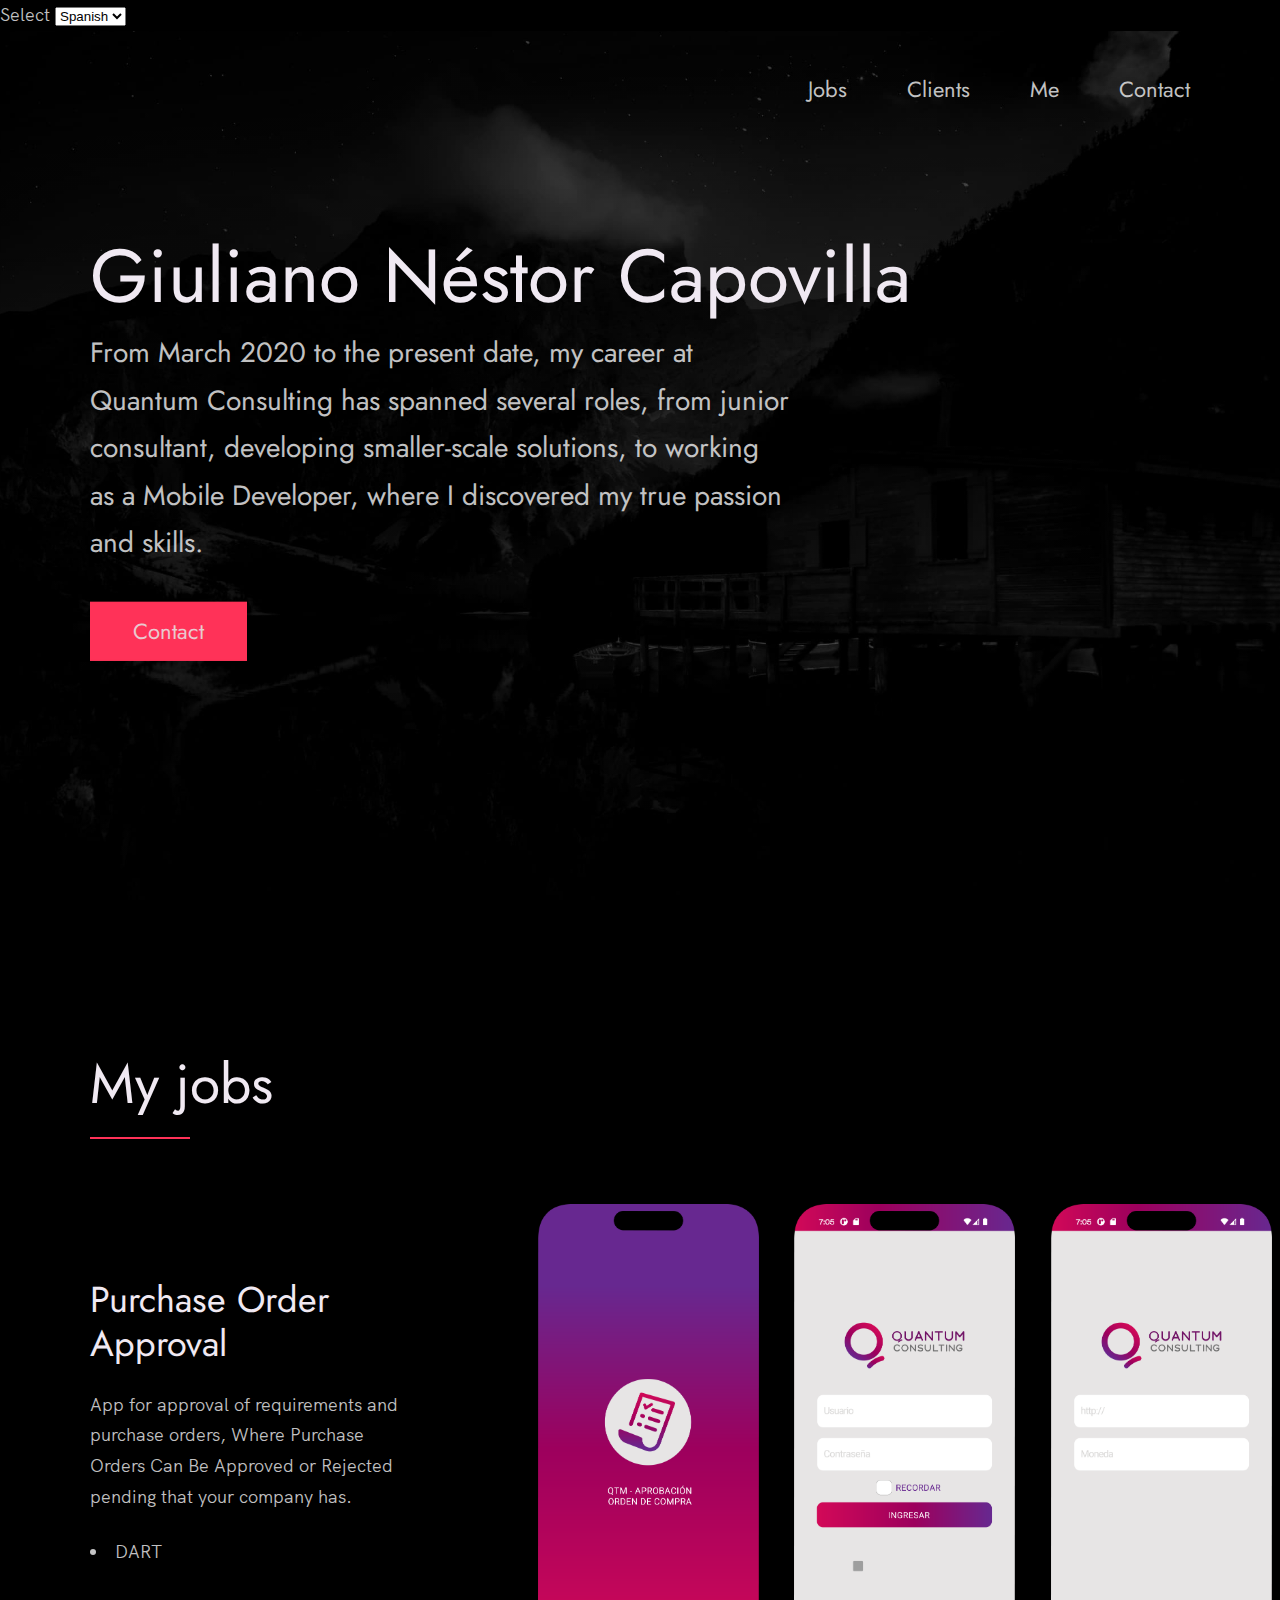
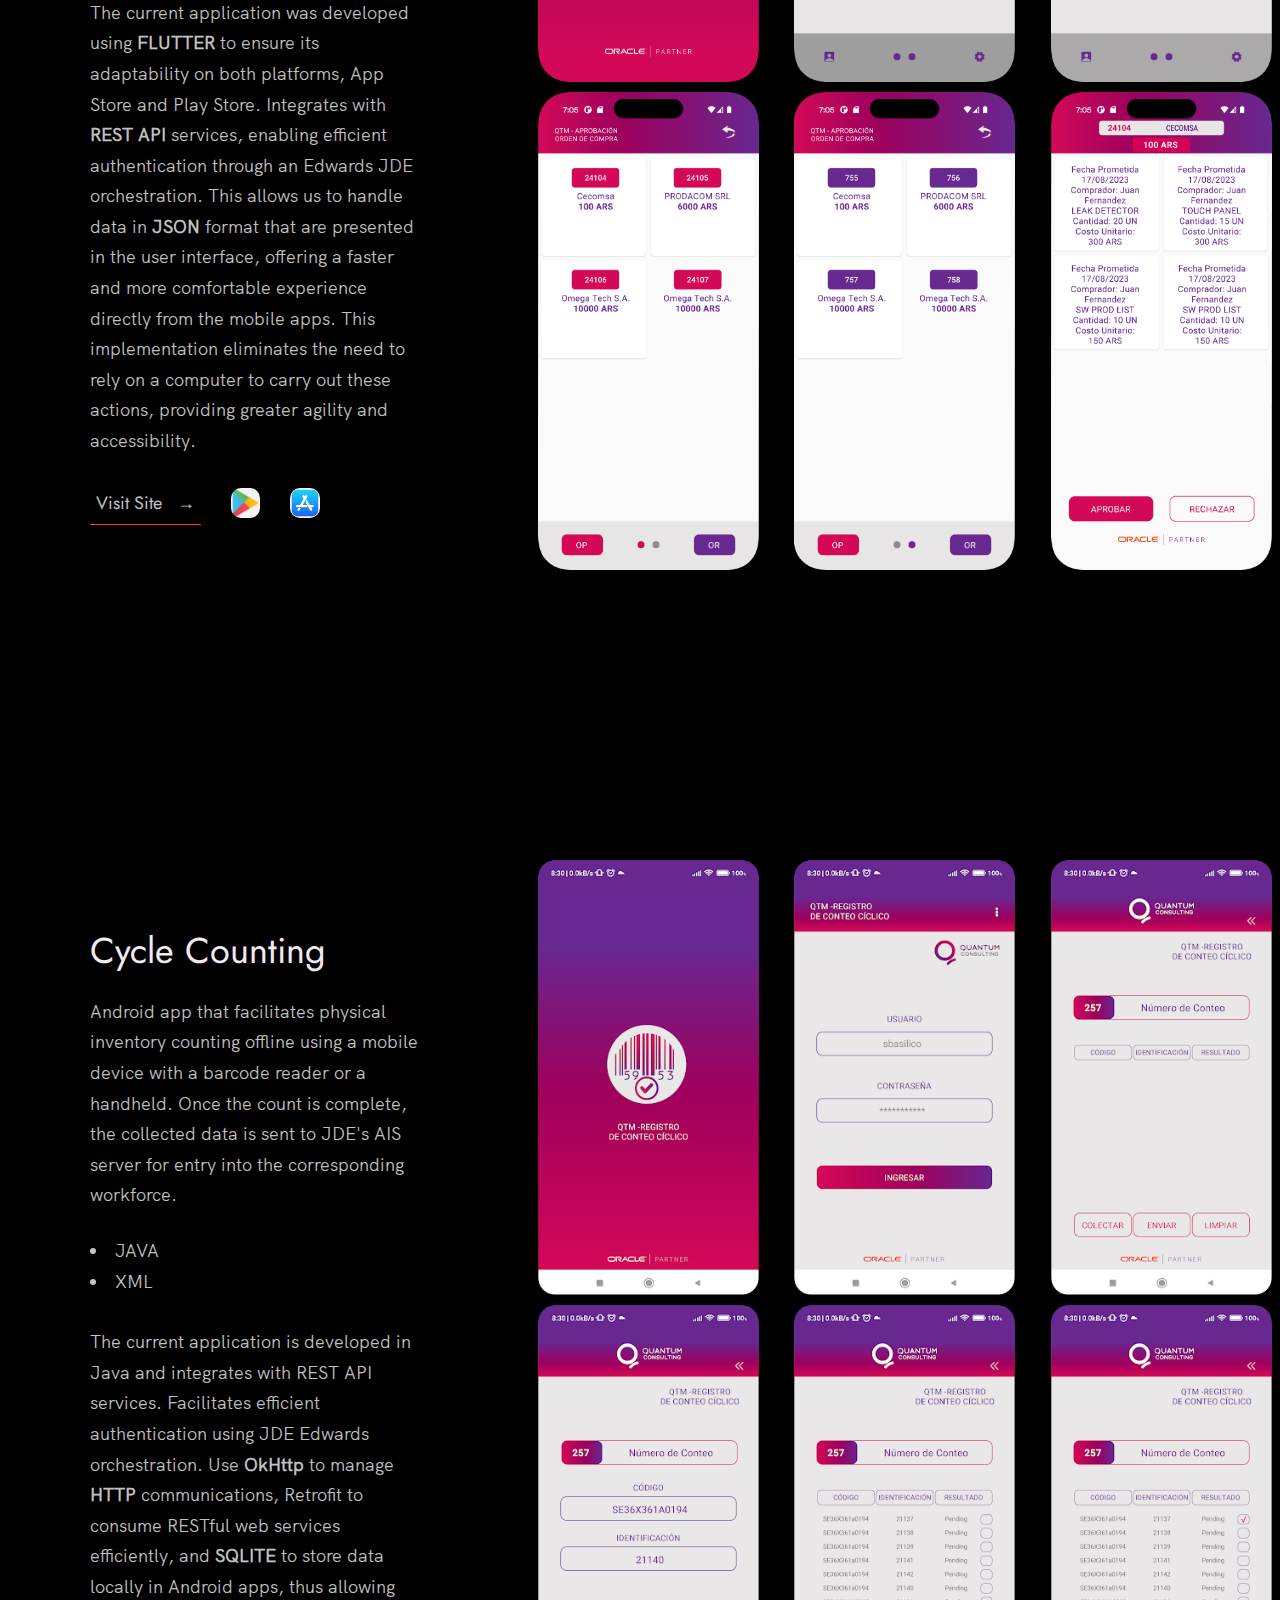
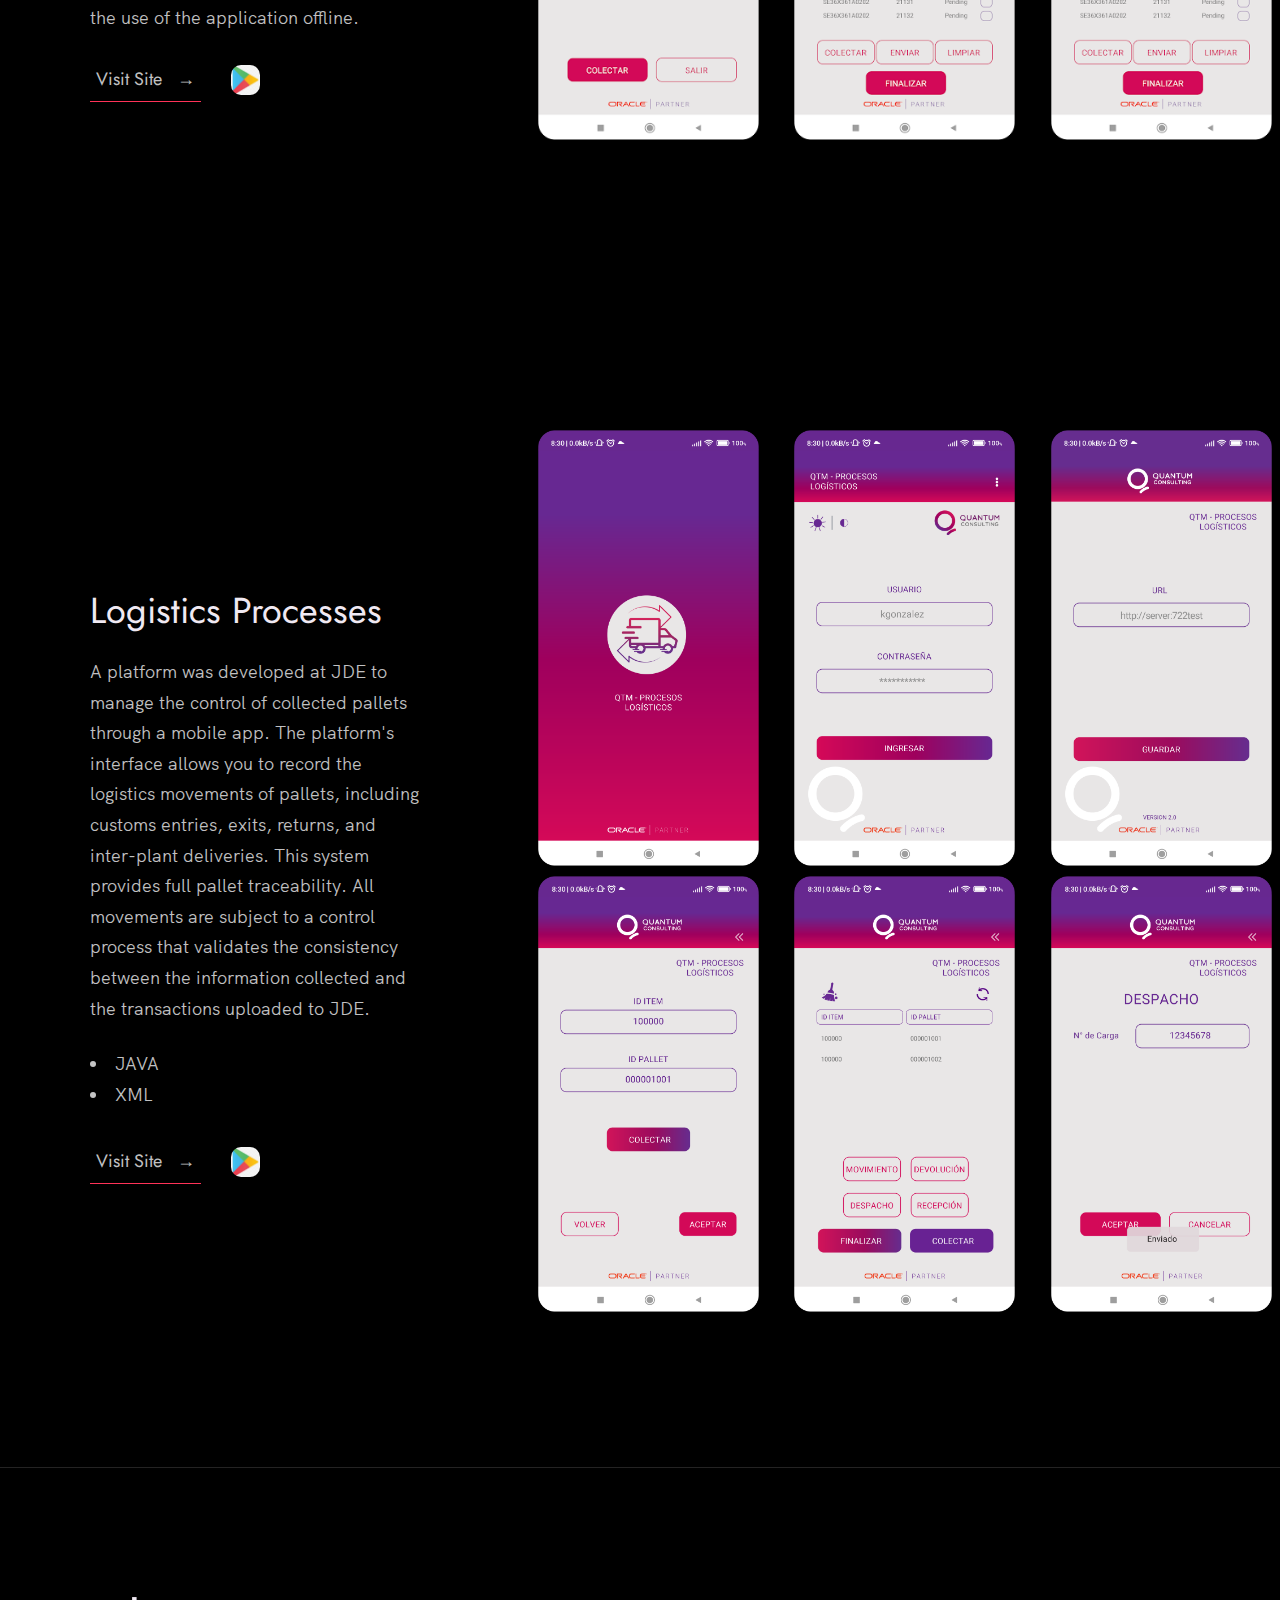
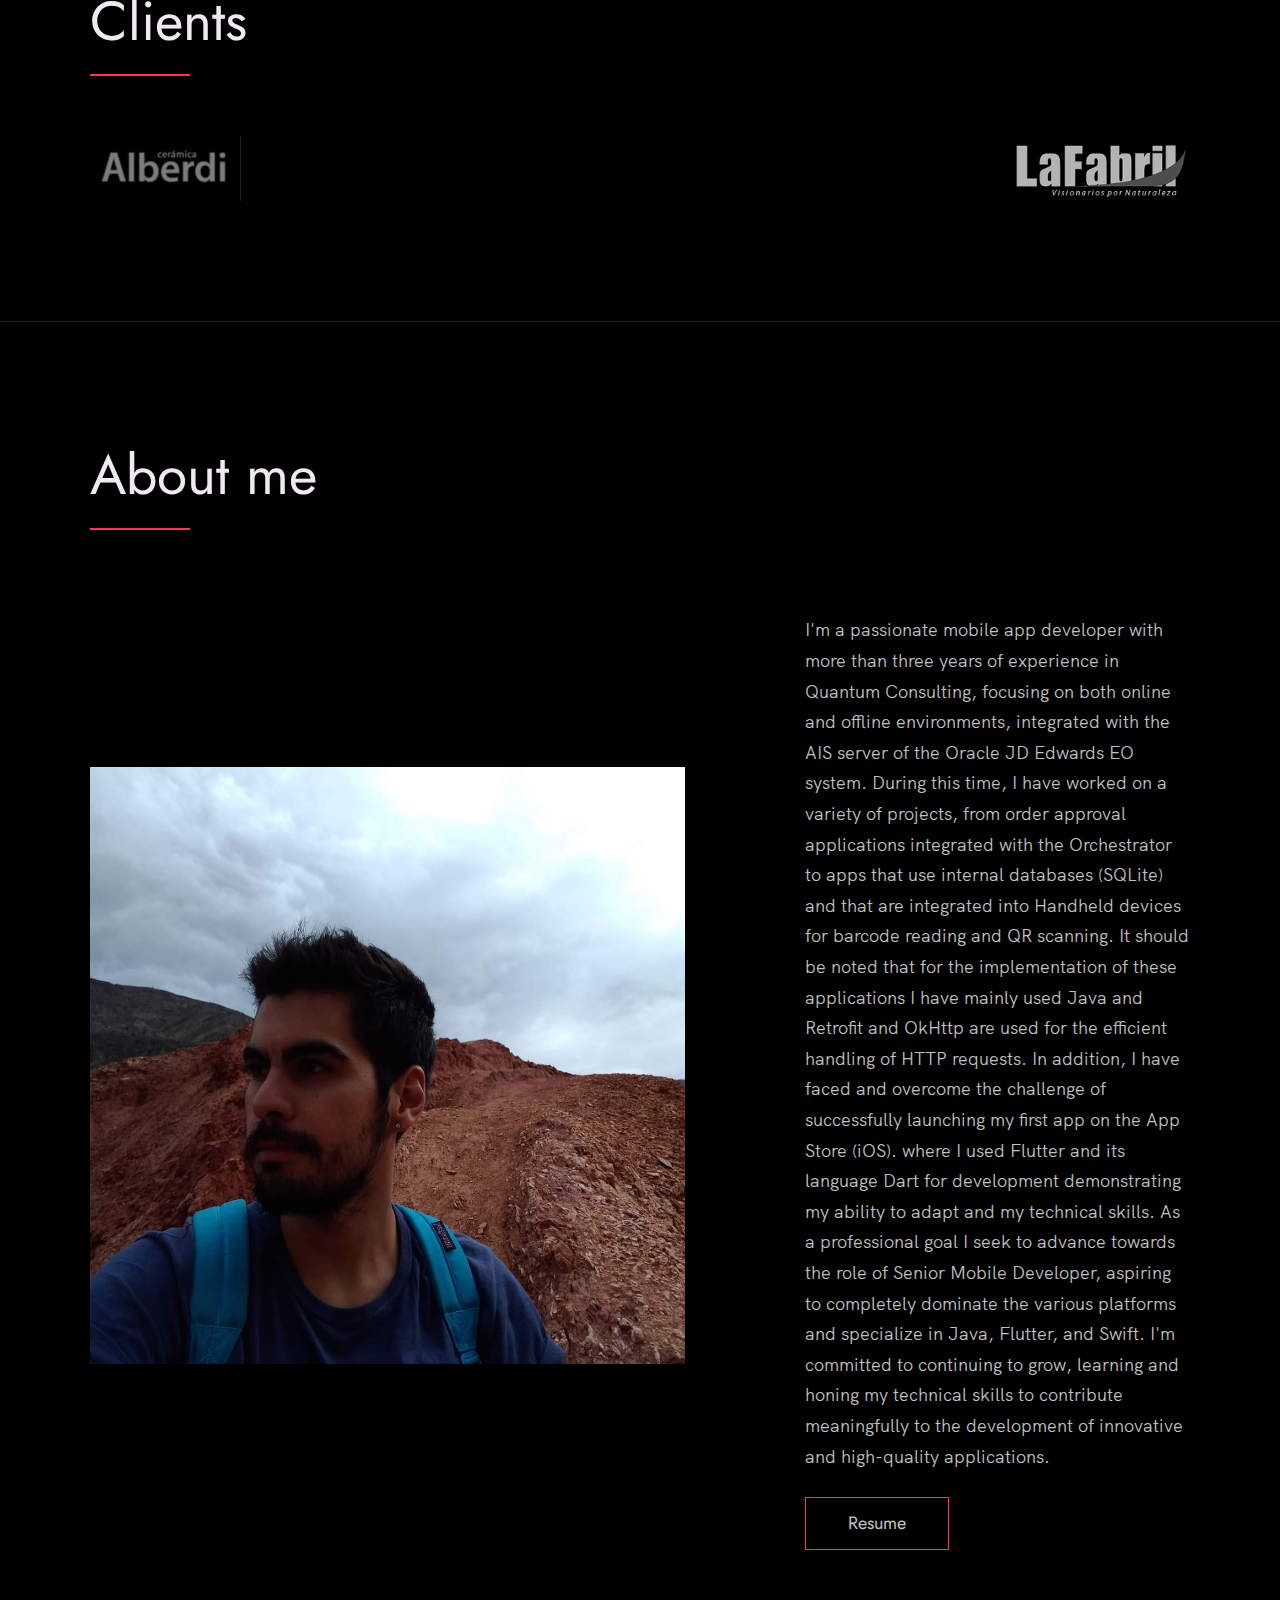
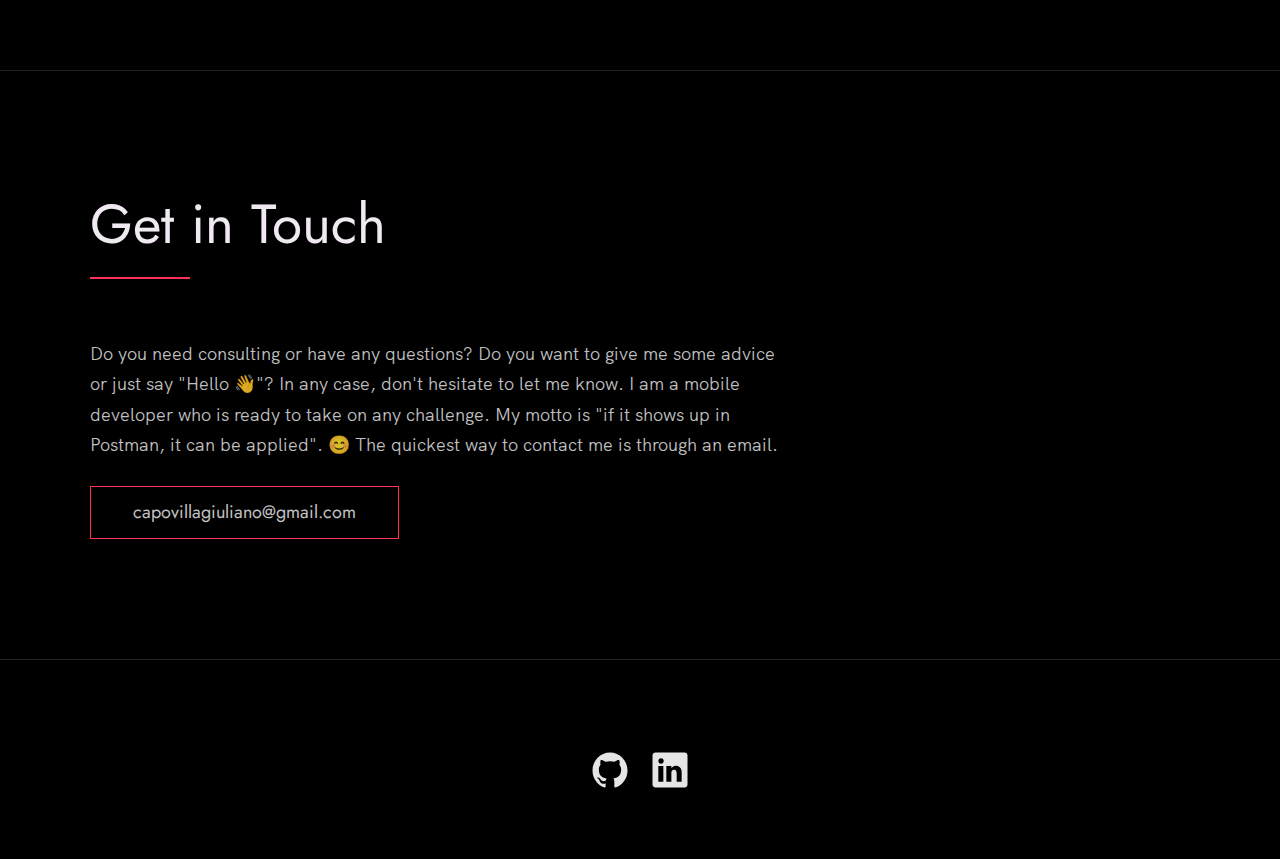
==== indexEn.html @ 567ccfaa "es" ====
<!DOCTYPE html>
<html lang="en">

<head>
  <meta charset="UTF-8" />
  <meta name="viewport" content="width=device-width, initial-scale=1.0" />
  <link rel="shortcut icon" type="image/png" href="./images/favicon.png" />


  <title>
    Giuliano Capovilla | Android-IOS Developer, Argentina.
  </title>

  <meta name="description" content="Add small description of yourslef.">
  <!-- Add some coding keywords below, Ex: (React, CSS etc) -->
  <meta name="keywords" content="Put your name, skills and some coding keywords" />
  <link rel="stylesheet" href="index.css" />
</head>

<body>
    <!-- Selector de Idioma -->
    <div class="language-selector">
      <label for="language">Select </label>
      <select id="language" onchange="changeLanguage()">
        <option value="en">Spanish</option>
        <option value="es">English</option>
      </select>
    </div>

  <!-- ***** Header ***** -->

  <header class="header" role="banner" id="top">
    <div class="row">
      <nav class="nav" role="navigation">
        <ul class="nav__items">
          <li class="nav__item"><a href="#work" class="nav__link">Jobs</a></li>
          <li class="nav__item"><a href="#clients" class="nav__link">Clients</a></li>
          <li class="nav__item">
            <a href="#about" class="nav__link">Me</a>
          </li>
          <li class="nav__item">
            <a href="#contact" class="nav__link">Contact</a>
          </li>
        </ul>
      </nav>
    </div>
    <div class="header__text-box row">
      <div class="header__text">
        <h1 class="heading-primary">
          <span>Giuliano Néstor Capovilla</span>
        </h1>
        <!-- Put a small paragraph about yourself -->
        <p>From March 2020 to the present date, 
            my career at Quantum Consulting has spanned several roles,
            from junior consultant, developing smaller-scale solutions,
            to working as a Mobile Developer, where I discovered my true passion and skills.</p>
        <a href="#contact" class="btn btn--pink">Contact</a>
      </div>
    </div>
  </header>

  <main role="main">

    <!-- ***** Work ***** -->

    <section class="work" id="work">
      <div class="row">
        <h2>My jobs</h2>
        <div class="work__boxes">

          <!-- Each div with the work__box class is a project. -->

          <div class="work__box">
            <div class="work__text">
              <h3>Purchase Order Approval</h3>
              <p>
                App for approval of requirements and purchase orders,
                 Where Purchase Orders Can Be Approved or Rejected 
                 pending that your company has.
              </p>
              <ul class="work__list">
                <li>DART</li>
              </ul>
              <p>The current application was developed using <strong>FLUTTER</strong>
                to ensure its adaptability on both platforms,
                 App Store and Play Store. Integrates with <strong>REST API</strong> services,
                enabling efficient authentication through an Edwards JDE orchestration.
                This allows us to handle data in <strong>JSON</strong> format
                that are presented in the user interface,
                offering a faster and more comfortable experience
                directly from the mobile apps.
                This implementation eliminates the need to rely on a computer
                to carry out these actions, providing greater agility and accessibility.</p>

              <div class="work__links">
                <a href="https://nisar.surge.sh" target="_blank" class="link__text">
                  Visit Site <span>&rarr;</span>
                </a>
                <a href="https://play.google.com/store/apps/details?id=com.quantum.mq04f" title="View Source Code" target="_blank">
                  <img src="./images/play.png" class="work__code" alt="GitHub">
                </a>
                <a href="https://apps.apple.com/es/app/qtm-aprobacion-oc/id6451317150" title="View Source Code" target="_blank">
                  <img src="./images/app.jpg" class="work__code" alt="GitHub">
                </a>
              </div>
            </div>
            <div class="work__image-container">
              <div class="work__image-box">
                <img src="./images/Pantalla-01.png" class="work__image" alt="Project 1" />
                <img src="./images/Pantalla-02.png" class="work__image" alt="Project 1" />
                <img src="./images/Pantalla-03.png" class="work__image" alt="Project 1" />
              </div>
            
              <div class="work__image-box">
                <img src="./images/Pantalla-04.png" class="work__image" alt="Project 1" />
                <img src="./images/Pantalla-05.png" class="work__image" alt="Project 1" />
                <img src="./images/Pantalla-06.png" class="work__image" alt="Project 1" />
              </div>
            </div>
            
            
          </div>

          <div class="work__box">
            <div class="work__text">
              <h3>Cycle Counting</h3>
              <p>
                Android app that facilitates physical inventory counting offline
                 using a mobile device with a barcode reader or a handheld.
                 Once the count is complete, the collected data is sent to JDE's AIS server
                 for entry into the corresponding workforce.
              </p>
              <ul class="work__list">
                <li>JAVA</li>
                <li>XML</li>
              </ul>
              <p>The current application is developed in Java and integrates with REST API services. 
                Facilitates efficient authentication using JDE Edwards orchestration.
                 Use <strong>OkHttp</strong> to manage <strong>HTTP</strong> communications, 
                 Retrofit to consume RESTful web services efficiently,
                 and <strong>SQLITE</strong> to store data locally in Android apps,
                 thus allowing the use of the application offline.</p>
              <div class="work__links">
                <a href="#" class="link__text">
                  Visit Site <span>&rarr;</span>
                </a>
                <a href="https://play.google.com/store/apps/details?id=com.quantum.mq012">
                  <img src="./images/play.png" class="work__code" title="View Source Code" alt="GitHub">
                </a>
              </div>
            </div>
            <div class="work__image-container">
              <div class="work__image-box">
                <img src="./images/c1.png" class="work__image" alt="Project 1" />
                <img src="./images/c2.png" class="work__image" alt="Project 1" />
                <img src="./images/c3.png" class="work__image" alt="Project 1" />
                </div>
            
              <div class="work__image-box">
                <img src="./images/c4.png" class="work__image" alt="Project 1" />
                <img src="./images/c5.png" class="work__image" alt="Project 1" />
                <img src="./images/c6.png" class="work__image" alt="Project 1" />
                </div>
            </div>


        </div>


          <div class="work__box">
            <div class="work__text">
              <h3>Logistics Processes</h3>
              <p>
                A platform was developed at JDE to manage the control of collected pallets
                 through a mobile app. The platform's interface allows you to record the logistics movements of pallets,
                 including customs entries, exits, returns, and inter-plant deliveries. 
                 This system provides full pallet traceability.
                All movements are subject to a control process
                 that validates the consistency between the information collected and the transactions uploaded to JDE.              </p>
              <ul class="work__list">
                <li>JAVA</li>
                <li>XML</li>
              </ul>

              <div class="work__links">
                <a href="#" class="link__text">
                  Visit Site <span>&rarr;</span>
                </a>
                <a href="https://play.google.com/store/apps/details?id=com.quantum.mq09">
                  <img src="./images/play.png" class="work__code" title="View Source Code" alt="GitHub">
                </a>
              </div>
            </div>
            <div class="work__image-container">
              <div class="work__image-box">
                <img src="./images/01.png" class="work__image" alt="Project 1" />
                <img src="./images/03.png" class="work__image" alt="Project 1" />
                <img src="./images/04.png" class="work__image" alt="Project 1" />
                </div>
            
              <div class="work__image-box">
                <img src="./images/06.png" class="work__image" alt="Project 1" />
                <img src="./images/07.png" class="work__image" alt="Project 1" />
                <img src="./images/10.png" class="work__image" alt="Project 1" />

                </div>
            </div>
          </div>
        </div>
      </div>
    </section>

    <!-- ***** Clients ***** -->

    <section class="client" id="clients">
      <div class="row">
        <h2>Clients</h2>
        <div class="client__logos">
          <!-- Add logos of the clients or companies you'have worked with. -->
          <img src="./images/ceramica.png" class="client__logo" alt="Company 2" />
          <img src="./images/fabril.png" class="client__logo" alt="Company 3" />
        </div>
      </div>
    </section>

    <!-- ***** About ***** -->

    <section class="about" id="about">
      <div class="row">
        <h2>About me</h2>
        <div class="about__content">
          <div class="about__text">
            <!-- Replace the below paragraph with info about yourself -->
            <p>
                I'm a passionate mobile app developer
                with more than three years of experience in Quantum Consulting,
                focusing on both online and offline environments, integrated with the AIS server of the Oracle JD Edwards EO system.
              During this time, I have worked on a variety of projects,
                from order approval applications integrated with the Orchestrator
                to apps that use internal databases (SQLite)  and
                that are integrated into Handheld devices for barcode reading and QR scanning.
              It should be noted that for the implementation of these applications I have mainly used Java and
                Retrofit and OkHttp are used for the efficient handling of HTTP requests. 
                In addition, I have faced and overcome the challenge of successfully launching my first app on the App Store (iOS).
                where I used Flutter and its language Dart for development  
                demonstrating my ability to adapt and my technical skills.
                As a professional goal I seek to advance towards the role of Senior Mobile Developer,
                aspiring to completely dominate the various platforms 
                and specialize in Java, Flutter, and Swift. I'm committed to continuing to grow,
                learning and honing my technical skills to contribute meaningfully
                to the development of innovative and high-quality applications.            </p>
            <!-- Provide a link to your resume -->
            <a href="https://drive.google.com/file/d/1D-Fcvu4XvRIlqXngkofQPo_17g3mYiYk/view?usp=sharing" class="btn">Resume</a>
          </div>

          <div class="about__photo-container">
            <!-- Add a nice photo of yourself -->
            <img class="about__photo" src="./images/fotoperfil.jpeg" alt="" />
          </div>
        </div>
      </div>
    </section>
  </main>

  <!-- ***** Contact ***** -->

  <section class="contact" id="contact">
    <div class="row">
      <h2>Get in Touch</h2>
      <div class="contact__info">
        <p>
            Do you need consulting or have any questions?
            Do you want to give me some advice or just say "Hello 👋"?
            In any case, don't hesitate to let me know. 
            I am a mobile developer who is ready to take on any challenge.
           My motto is "if it shows up in Postman, it can be applied". 😊 
           The quickest way to contact me is through an email.         </p>
        <!-- Replace the email with yours -->
        <a href="mailto:capovillagiuliano@gmail.com" class="btn">capovillagiuliano@gmail.com</a>
      </div>
    </div>
  </section>

  <!-- ***** Footer ***** -->

  <footer role="contentinfo" class="footer">
    <div class="row">
      <!-- Update the links to point to your accounts -->
      <ul class="footer__social-links">
        <li class="footer__social-link-item">
          <a href="https://github.com/GiulianoNC" title="Link to Github Profile">
            <img src="./images/github.svg" class="footer__social-image" alt="Github">
          </a>
        </li>
        <li class="footer__social-link-item">
          <a href=
          "https://www.linkedin.com/in/giuliano-n%C3%A9stor-capovilla-3635a4148/">
            <img src="./images/linkedin.svg" title="Link to Linkedin Profile" class="footer__social-image" alt="Linkedin">
          </a>
        </li>
      </ul>


    </div>
  </footer>

  <a href="#top" class="back-to-top" title="Back to Top">
    <img src="./images/arrow-up.svg" alt="Back to Top" class="back-to-top__image"/>
  </a>
  <script src="./index.js"></script>

  <script>
    // JavaScript para cambiar el idioma
    function changeLanguage() {
      var selectedLanguage = document.getElementById('language').value;
      var newUrl = 'index' + '.html';
      
      // Actualiza la URL para cargar la versión en el nuevo idioma
      window.location.href = newUrl;
    }
  </script>
  
</body>

</html>
---- index.css ----
/* --------------------------------------- */
/* ----- Basic Setup ----- */
/* --------------------------------------- */

@font-face {
    font-family: 'Hk Grotesk';
    font-style: normal;
    font-weight: 400;
    src: url('./fonts/HKGrotesk-Regular.woff') format('woff');
}

@font-face {
    font-family: 'Jost';
    font-style: normal;
    font-weight: 400;
    src: url('./fonts/Jost-Regular.ttf') format('woff');
}

* {
    margin: 0;
    padding: 0;
    box-sizing: inherit;
}

:root {
    --font-size-small: 1.8rem;
    --font-size-normal: 2.2rem;
    --font-size-medium: 2.8rem;
    --font-size-medium-1: 3.6rem;
    --font-size-large: 5.5rem;
    --font-size-huge: 7.5rem;
    --font-stack: 'Hk Grotesk', sans-serif;

    --line-height-normal: 1.7;
    --line-height-small: 1.2;

    --black: #000;
    --pink: #ff3258;
    --white: #f0e9f2;
    --white-1: #e5e5e6da;


    --container-max-width: 1180px;
    --container-normal-width: 800px;
    --container-medium-width: 700px; 
    --container-small-width: 500px;

    --gutter-huge: 12rem;
    --gutter-medium: 6rem;
    --gutter-normal: 3rem;
    --gutter-small-1: 2.5rem;
    --gutter-small: 2rem;

    --border-light: 1px solid rgb(36, 35, 35);
}

html {
    font-size: 62.5%; /* (16/10)*100 = 62.5% => 1rem = 10px */
    box-sizing: border-box;
    scroll-behavior: smooth;
}

@media(max-width: 1000px) {
    html {
        font-size: 52%;
    }
}

body {
    font-size: var(--font-size-small);
    font-family: var(--font-stack);
    font-weight: 400;
    color: var(--white-1);
    line-height: var(--line-height-normal);
    background: var(--black);
    overflow-x: hidden;
}

.row {
    max-width: var(--container-max-width);
    margin: 0 auto;
}

@media(max-width: 1340px) {
    .row {
        max-width: 1100px;
    }
}

@media(max-width: 1240px) {
    .row {
        padding: 0 var(--gutter-medium);
    }
}

@media(max-width: 600px) {
    .row {
        padding: 0 var(--gutter-normal);
    }
}

@media(max-width: 600px) {
    .row {
        padding: 0 var(--gutter-small);
    }
}

section {
    padding: var(--gutter-huge) 0;
    border-bottom: var(--border-light);
}

img {
    object-fit: contain;
    max-width: 100%;
}

/* --------------------------------------- */
/* ----- Headlines and Paragraphs ----- */
/* --------------------------------------- */

h1,
h2,
h3 {
    font-family: 'Jost', sans-serif;
    font-weight: 400;
    line-height: var(--line-height-small);
    color: var(--white);
}

.heading-primary {
    line-height: 1;
    font-size: var(--font-size-huge);
    font-weight: 400;
}

@media(max-width: 900px) {
    .heading-primary {
        font-size: 6.5rem;
    }
}

h2 {
    font-size: var(--font-size-large);
    margin-bottom: var(--gutter-medium);
}

h2::after {
    content: '';
    display: block;
    height: 2px;
    width: 10rem;
    background: var(--pink);
    margin: var(--gutter-small) 0;
}

h3 {
    font-size: var(--font-size-medium-1);
    margin-bottom: var(--gutter-small);
}

@media(max-width: 500px) {
    .heading-primary {
        font-size: var(--font-size-large);
    }

    h2 {
        font-size: var(--font-size-medium-1);
    }

    h3 {
        font-size: var(--font-size-medium);
    }
}

p {
    margin: var(--gutter-small-1) 0;
}

@media(max-width: 900px) {
    p { 
        max-width: var(--container-small-width);
    }
}

/* --------------------------------------- */
/* ----- Buttons and Links ----- */
/* --------------------------------------- */

a {
    color: var(--white);
    font-weight: 400;
    font-family: 'Jost', sans-serif;
    transition: all .2s;
    outline: 2px solid transparent;
}

::-moz-focus-inner {
    border: 0;
}

button:focus,
a:focus {
    outline: 2px solid var(--pink);
}

body:not(.user-is-tabbing) button:focus,
body:not(.user-is-tabbing) a:focus {
    outline: none;
}

.link:hover {
    color: var(--pink);
}

.btn {
    position: relative;
    display: inline-block;
    padding: 1rem 4.2rem;
    text-decoration: none;
    color: inherit;
    border: 1px solid  var(--pink);
    font-weight: 400;
}

.btn:focus {
    outline: none;
}

.btn::after {
    content: '';
    display: block;
    position: absolute;
    top: 0;
    left: 0;
    right: 100%;
    background: var(--white);
    height: 100%;
    z-index: -1;
    transition: all 0.2s cubic-bezier(1, 0.68, 0.16, 0.9);
}

.btn:hover::after,
.btn:focus::after {
    right: 0;
    background: var(--pink);
}

.btn--pink {
    background: var(--pink);
    transition: all 0.2s;
}

.btn--pink::after {
    display: none;
}

.btn--pink:hover,
.btn--pink:focus {
    background: transparent;
}

.link__text {
    position: relative;
    display: inline-block;
    padding: .6rem;
    color: inherit;
    text-decoration: none;
    border-bottom: 1px solid var(--pink);
}

.link__text::after {
    content: '';
    display: block;
    position: absolute;
    top: 0;
    left: 0;
    right: 100%;
    background: var(--white);
    height: 100%;
    z-index: -1;
    transition: all 0.2s cubic-bezier(1, 0.68, 0.16, 0.9);
}

.link__text:focus {
    outline: none;
}

.link__text:hover::after,
.link__text:focus:after {
    right: 0;
    background: var(--pink);
}

.link__text span {
    padding-left: 1rem;
    font-family: sans-serif;
}

/* ----- Back to Top ----- */

.back-to-top {
    position: fixed;
    bottom: 4rem;
    right: 4rem;
    display: flex;
    justify-content: center;
    align-items: center;
    height: 5.5rem;
    width: 5.5rem;
    background-color: var(--pink);
    border-radius: 50%;
    z-index: 10;
    visibility: hidden;
    transition: all .4s;
}

.back-to-top__image {
    height: 70%;
}

@media(max-width: 900px) {
    .back-to-top {
        right: 2rem;
    }
}

@media(max-width: 500px) {
    .back-to-top {
        right: 1rem;
    }
}

/* --------------------------------------- */
/* ----- Navigation ----- */
/* --------------------------------------- */

.nav {
    display: flex;
    justify-content: flex-end;
    padding: var(--gutter-normal) 0;
}

.nav__items {
    display: flex;
    list-style: none;
}

.nav__item:not(:last-child) {
    margin-right: var(--gutter-medium);
}

@media(max-width: 500px) {
    .nav {
        justify-content: center;
    }
}

@media(max-width: 400px) {
    .nav__item:not(:last-child) {
        margin-right: var(--gutter-normal);
    }
}

@media(max-width: 300px) {
    .nav {
        font-size: var(--font-size-small);
    }
}

.nav__link {
    position: relative;
    display: inline-block;
    padding: 1rem 0;
    text-decoration: none;
    color: inherit;
    transition: all .2s;
}

.nav__link::after {
    content: '';
    position: absolute;
    bottom: 0;
    left: 0;
    right: 100%;
    display: inline-block;
    height: 1rem;
    background: var(--white);
    transition: all 0.25s cubic-bezier(1, 0.68, 0.16, 0.9);
}

.nav__link:hover {
    color: var(--pink);
}

.nav__link:hover::after {
    right: 0;
    height: 2px;
    background: var(--pink);
}

/* --------------------------------------- */
/* ----- Header ----- */
/* --------------------------------------- */

.header {
    background: linear-gradient(rgba(0,0,0, .1), rgba(0,0,0, .4)), 
        url('./images/header.jpg');
    height: 100vh;
    background-size: cover;
    background-position: center;
    background-attachment: fixed;
    font-size: var(--font-size-normal);
}

.header__text {
    position: absolute;
    top: 50%;
    transform: translateY(-50%);
}

.header__text p {
    margin: 1.5rem 0 3.5rem;
    max-width: var(--container-medium-width);
    font-family: 'Jost', sans-serif;
    font-size: var(--font-size-medium);
}

@media(max-width: 500px) {
    .header {
        text-align: center;
    }

    .header__text p {
        transform: scale(.8);
    }
}

/* --------------------------------------- */
/* ----- Work ----- */
/* --------------------------------------- */

.work__box {
    display: flex;
    align-items: center;
}

@media(max-width: 900px) {
    .work__box {
        align-items: initial;
        flex-direction: column-reverse;
    }
}

.work__box:not(:last-child) {
    margin-bottom: 25rem;
}

@media(max-width: 500px) {
    .work__box:not(:last-child) {
        margin-bottom: 20rem;
    }
}

.work__links {
    display: flex;
    align-items: center;
}

.work__text {
    flex: 0 0 30%;
}

.work__list {
    /* list-style-type: square; */
    list-style-position: inside;
    margin-bottom: var(--gutter-normal);
}

.work__code {
    display: block;
    height: 3rem;
    margin-left: var(--gutter-normal);
    transition: all .3s;
    border-radius: 10px; /* Añade el border-radius aquí */

}

.work__code:hover {
    transform: scale(1.2);
}
.work__image-container {
    margin-bottom: var(--gutter-normal);
  }
  
  .work__image-box {
    width: 100%;
    display: flex;
    justify-content: space-around;
    margin-bottom: var(--gutter-normal);
  }
  
  .work__image {
    width: calc(30% - 10px); /* Ajusta el ancho según tus preferencias */
    margin: 5px; /* Puedes ajustar el margen entre imágenes según tus preferencias */
    border-radius: 10px; /* Añade el border-radius aquí */
  
}
@media (min-width: 768px) {
    .work__image {
      margin-left: 5px; /* Ajusta el valor según tus preferencias */
    }
  }
  
  
  
  
  
  
  

@media(min-width: 901px) {
    .work__image-box {
        flex: 1;
        margin: 0 0 0 10rem;
    }
}
.work__code,
.work__image {
    border-radius: 10px;
}


@media(max-width: 900px) {
    .work__code {
        height: 4rem;
    }
}

/* --------------------------------------- */
/* ----- Clients ----- */
/* --------------------------------------- */

.client__logos {
    display: flex;
    justify-content: space-between;
    filter: invert(100%) grayscale(100%) opacity(.8);
}

.client__logo {
    height: 6.5rem;
    max-width: 18rem;
}

@media(max-width: 1240px) {
    .client__logos {
        overflow-x: scroll;
        padding: var(--gutter-normal);
    }

    .client__logo:not(:last-of-type) {
        margin-right: var(--gutter-medium);
    }
}

/* --------------------------------------- */
/* ----- About ----- */
/* --------------------------------------- */

.about__content {
    display: flex;
    flex-direction: row-reverse;
    align-items: center;
}

@media(max-width: 900px) {
    .about__content {
        flex-direction: column-reverse;
        align-items: initial;
    }
}

.about__photo-container {
    margin-bottom: var(--gutter-normal);
}

@media(min-width: 901px) {
    .about__text {
        flex: 0 0 35%;
    }
    
    .about__photo-container {
        flex: 1;
        margin: 0 var(--gutter-huge) 0 0;
    }
}

/* --------------------------------------- */
/* ----- Contact ----- */
/* --------------------------------------- */

.contact__info {
    max-width: var(--container-medium-width);
}

/* --------------------------------------- */
/* ----- Footer ----- */
/* --------------------------------------- */

.footer {
    text-align: center;
    padding: var(--gutter-medium) 0 var(--gutter-normal);
}

.footer__social-links {
    display: flex;
    justify-content: center;
    padding: var(--gutter-normal) 0;
    list-style: none;
}

.footer__social-link-item:not(:last-of-type) {
    margin-right: var(--gutter-small);
}

.footer__social-image {
    height: 4rem;
}

.footer__github-buttons {
    display: flex;
    justify-content: center;
}

.footer__github-buttons iframe {
    height: 2.5rem;
    width: 84px;
    transform: translateY(3px);
}

@media(max-width: 500px) {
    .footer {
        padding: var(--gutter-medium) 0;
    } 
}
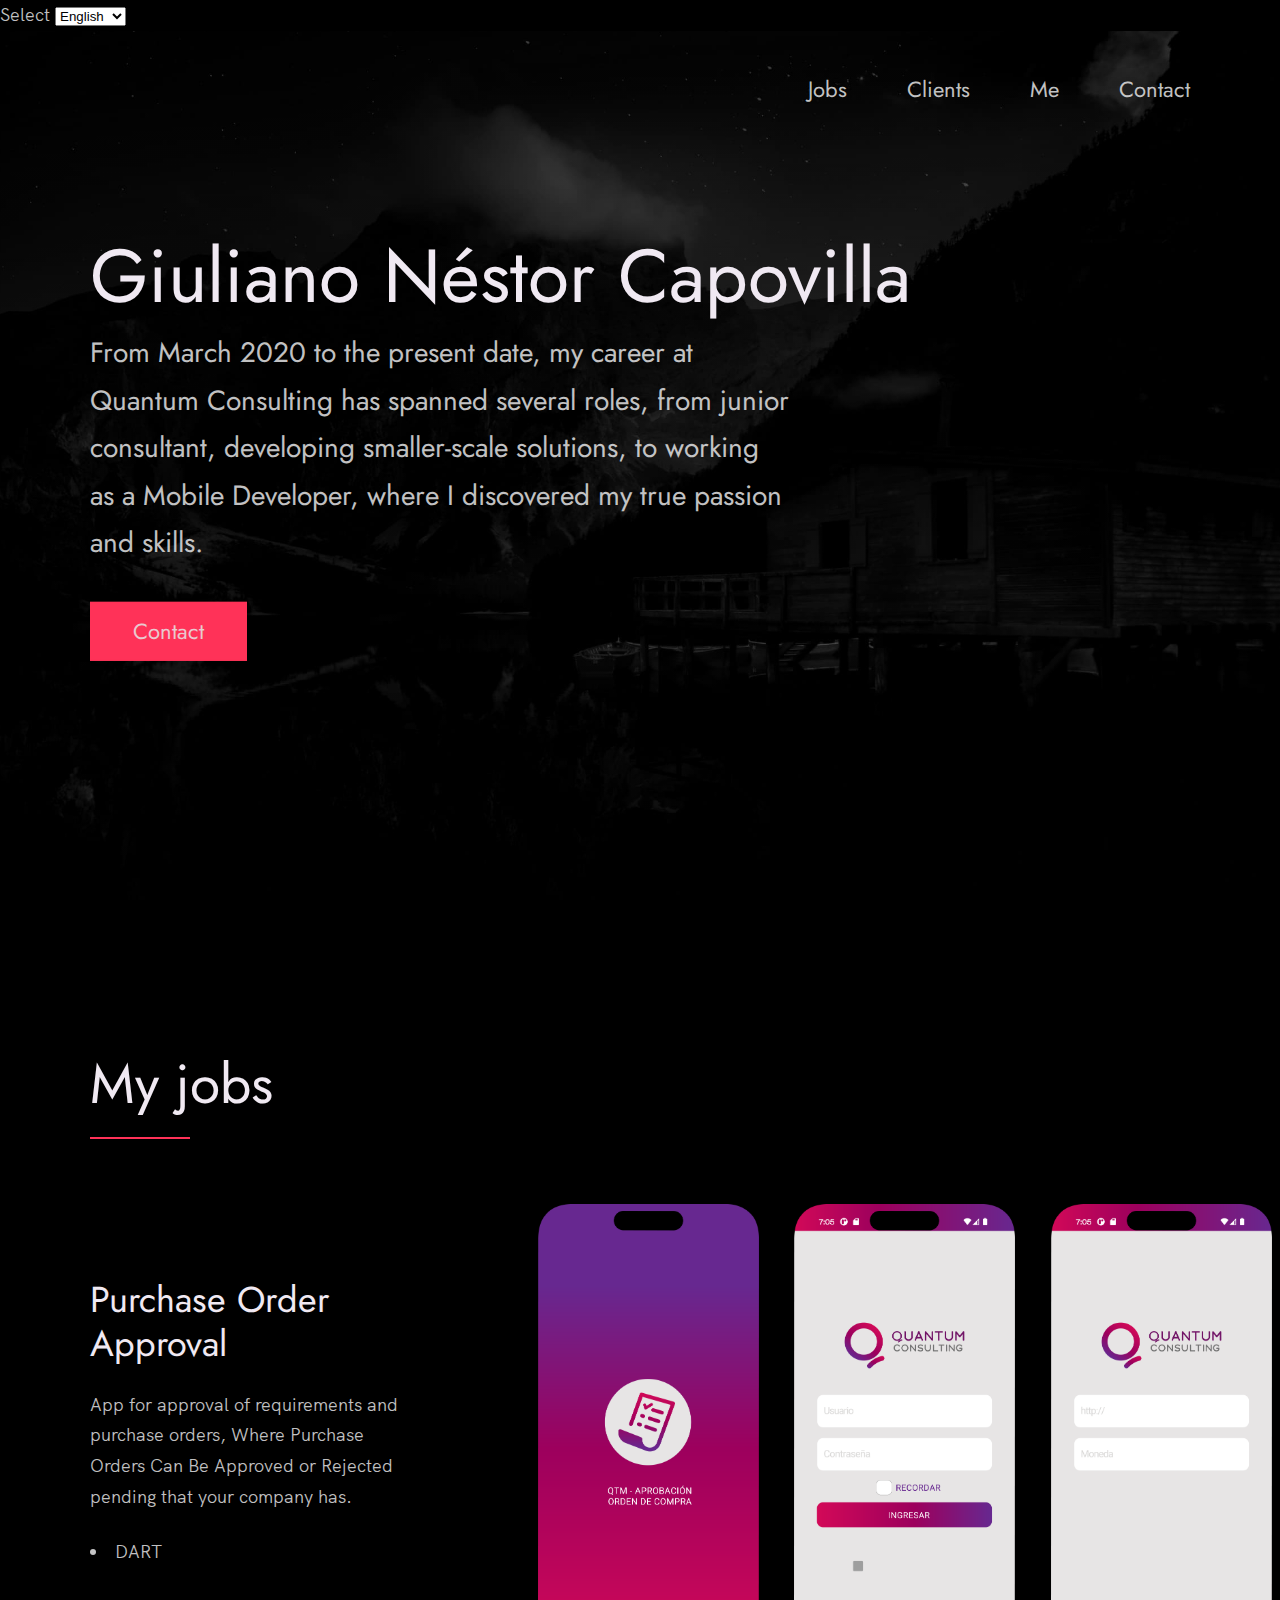
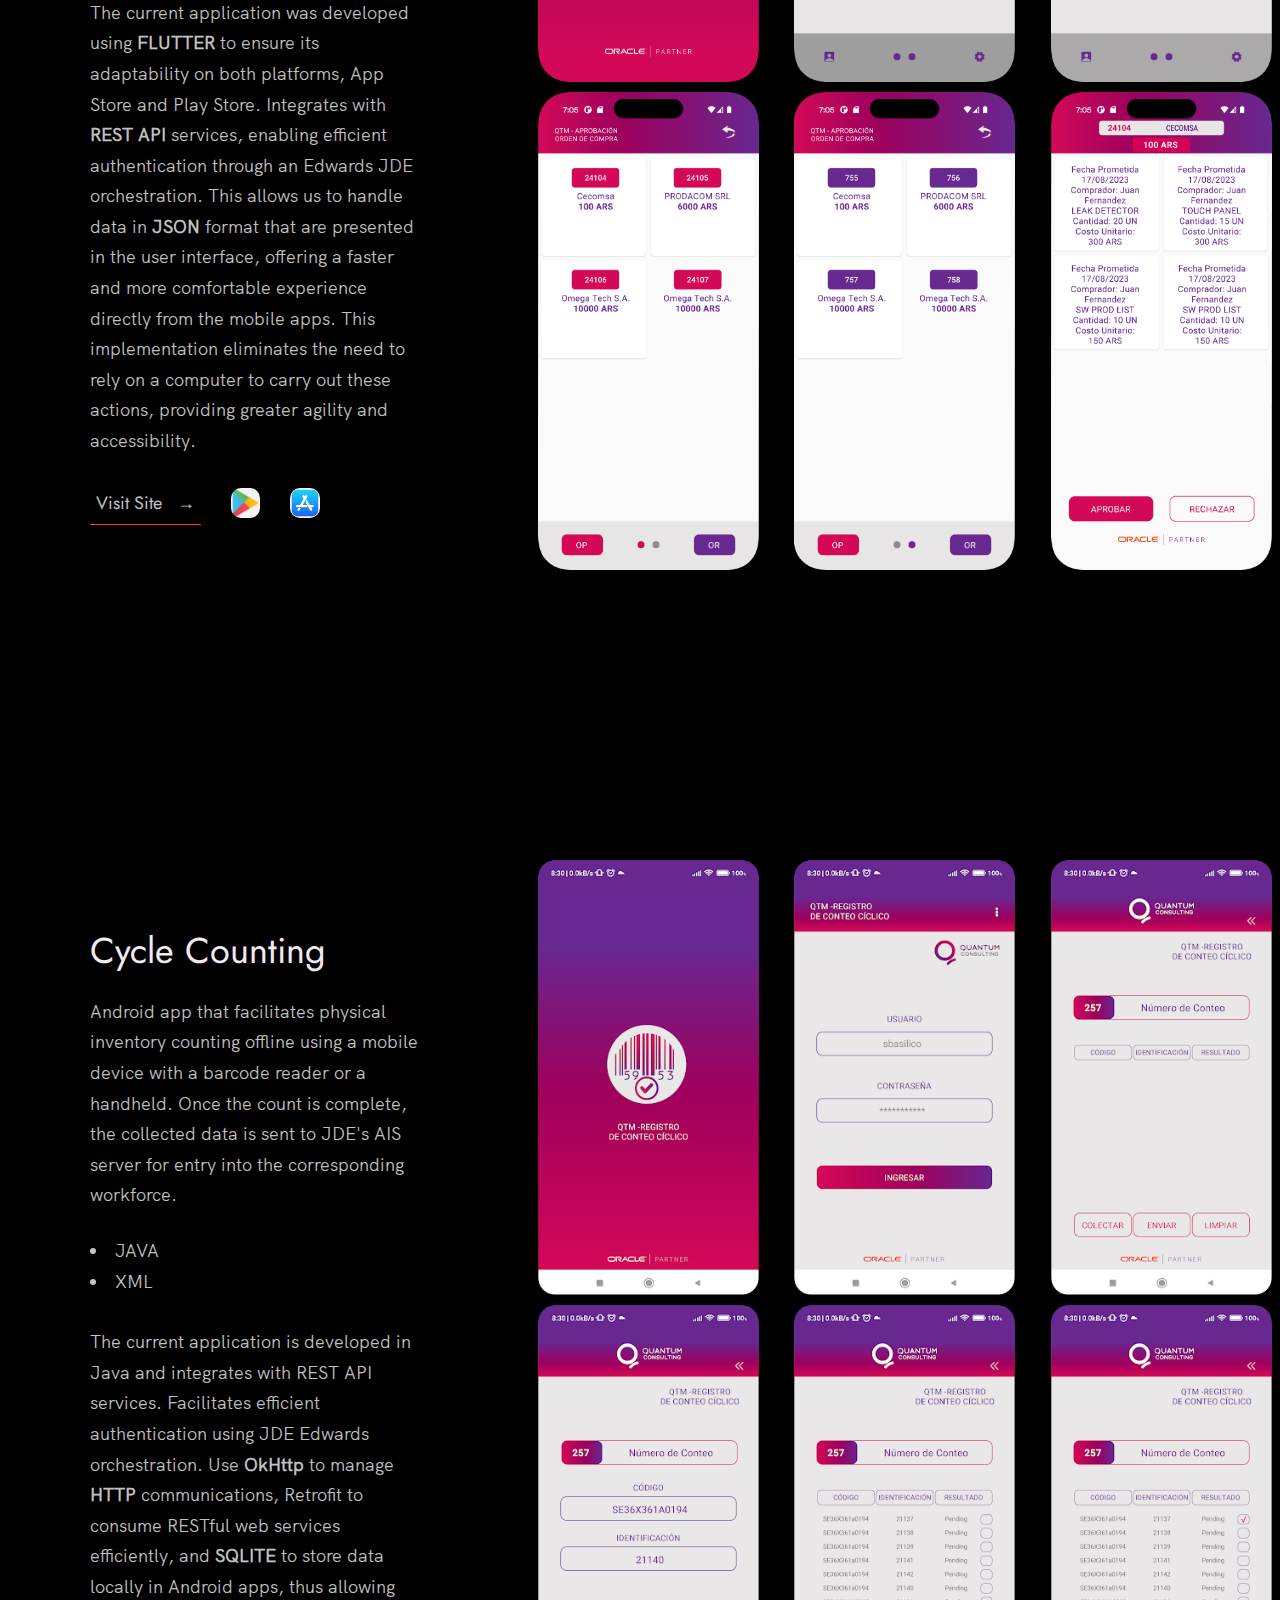
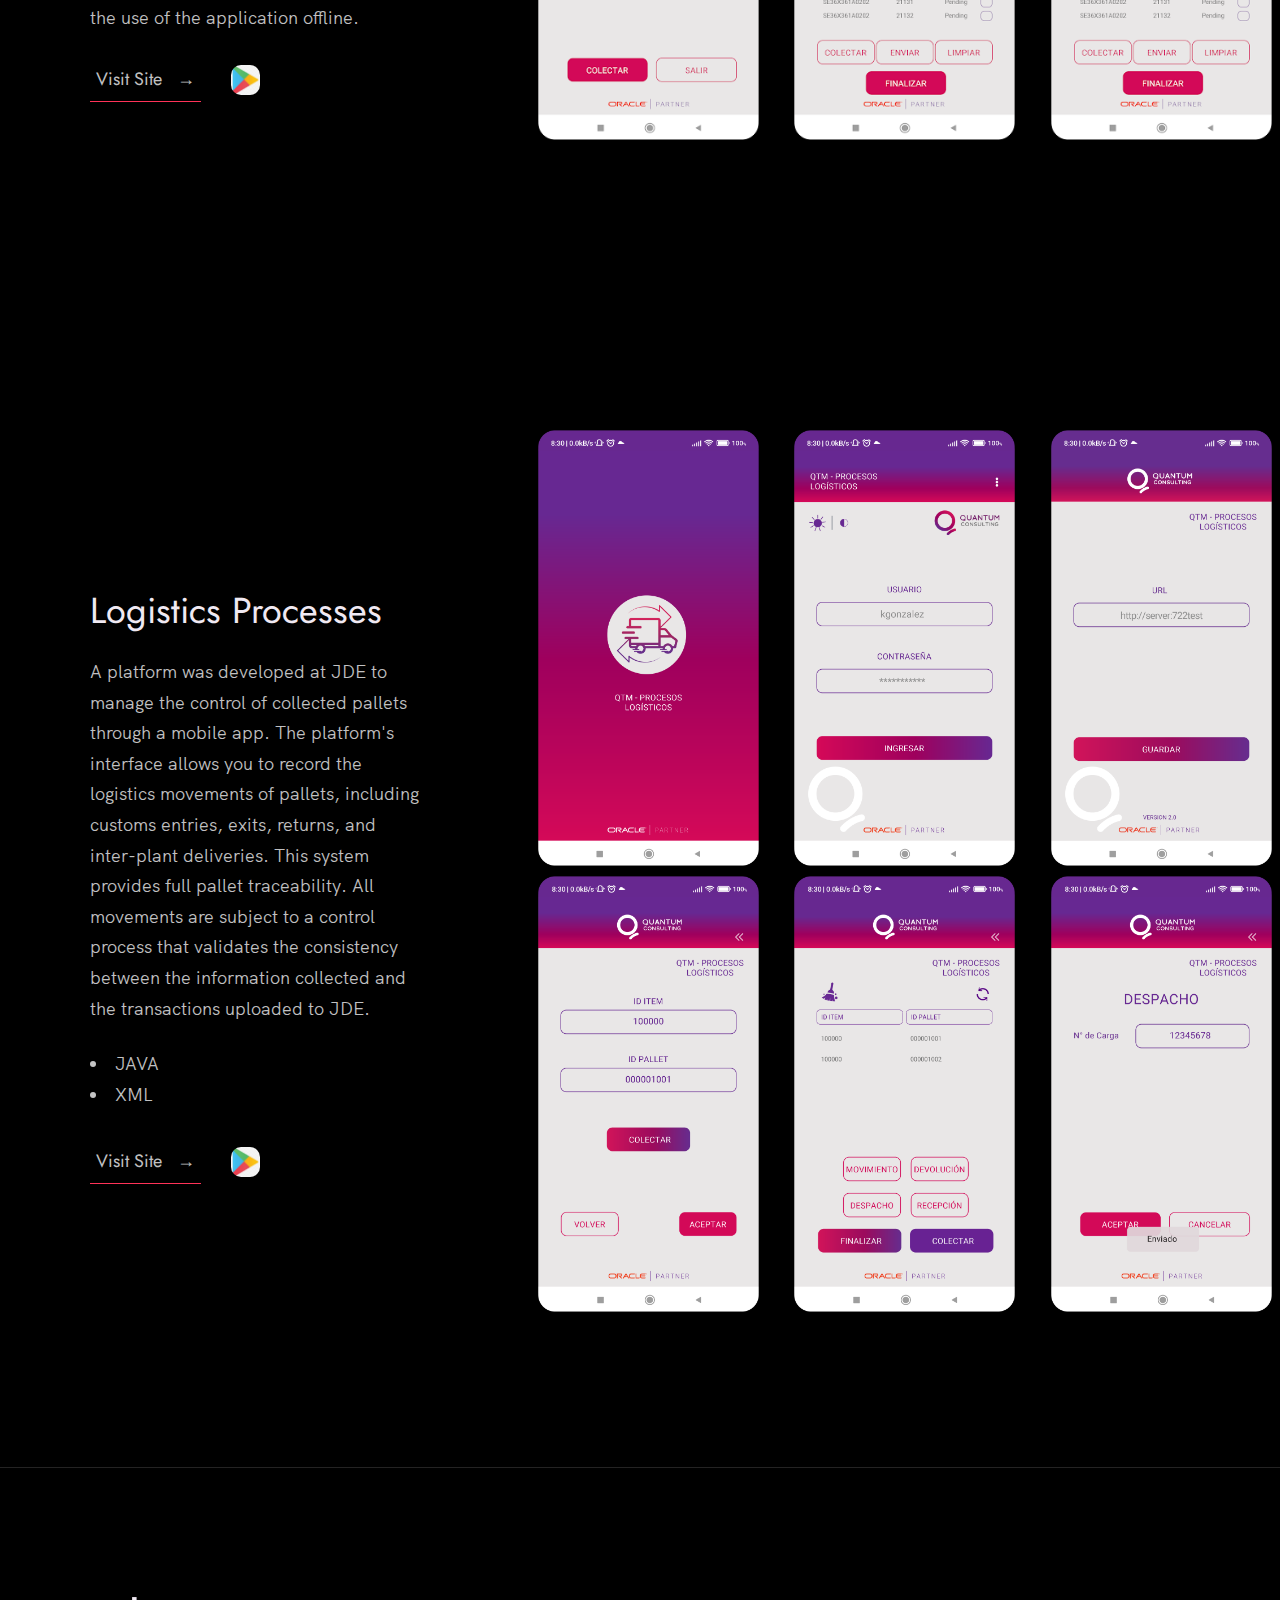
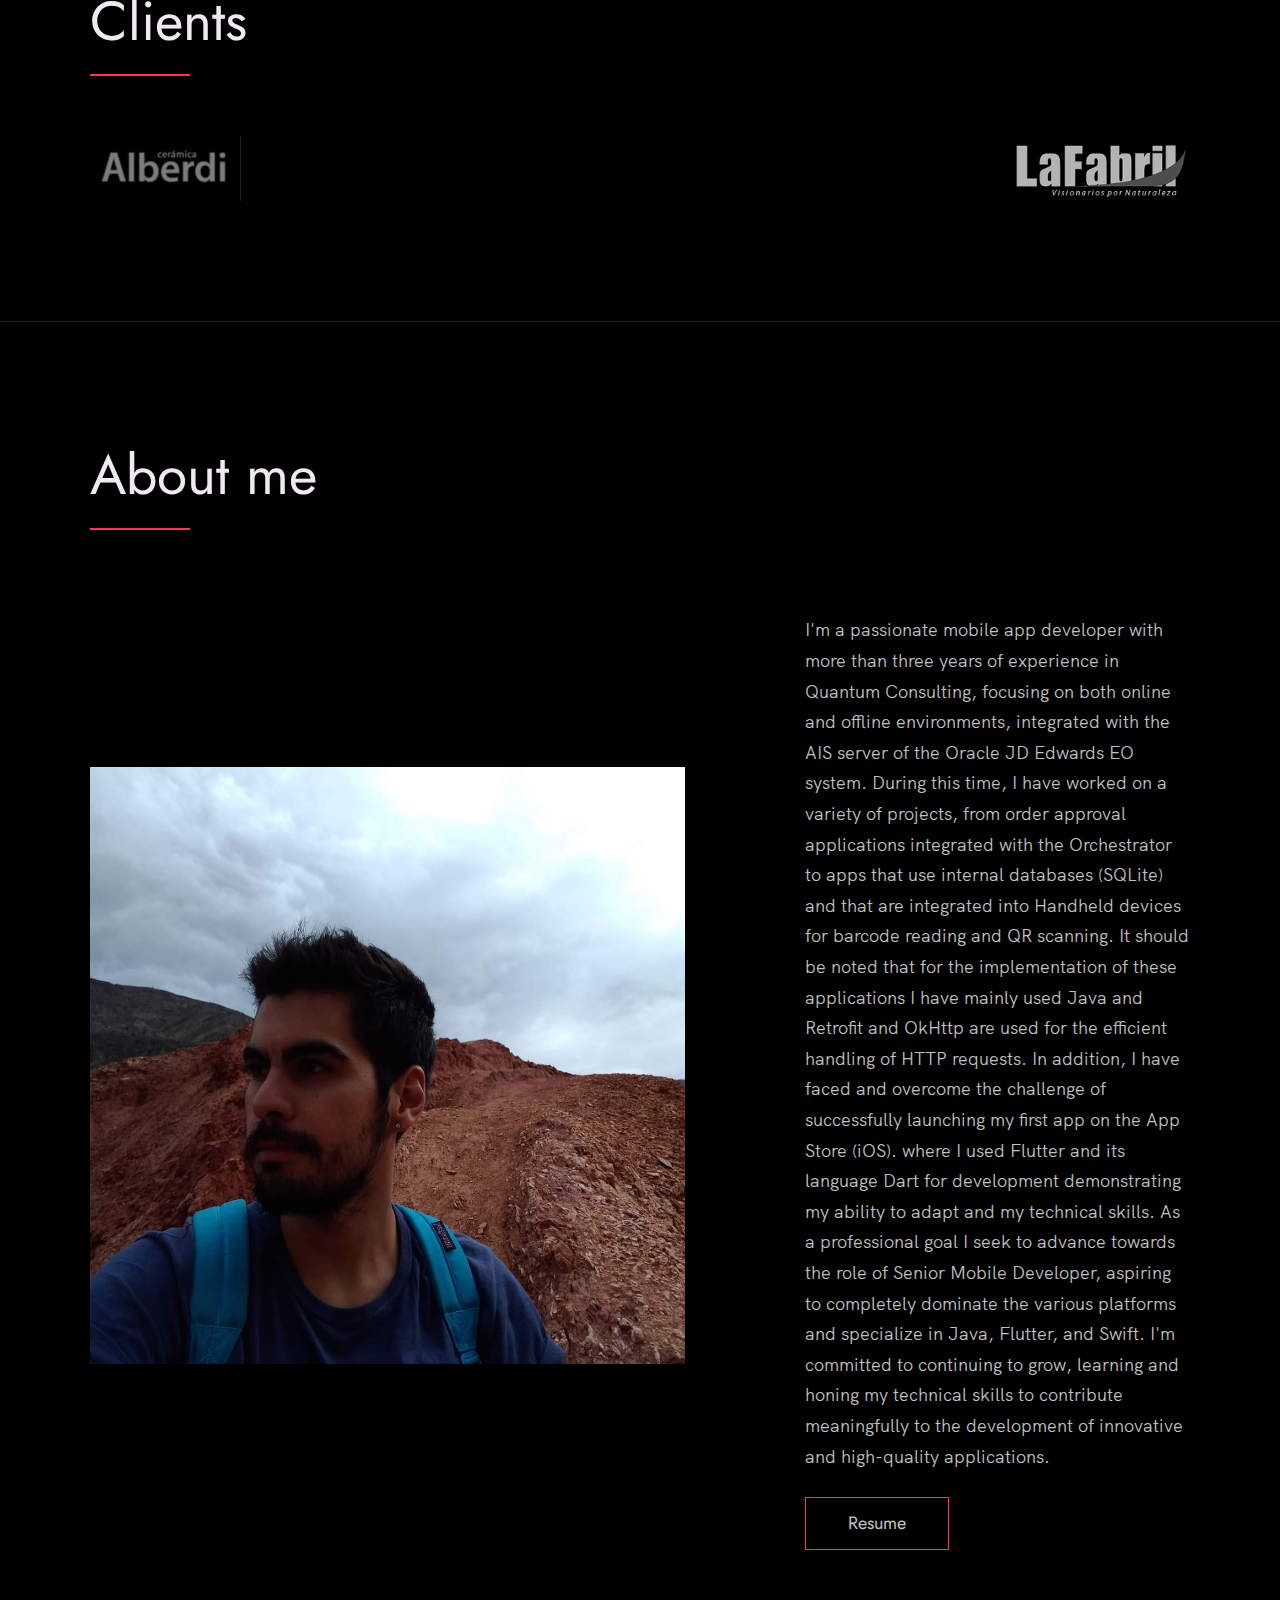
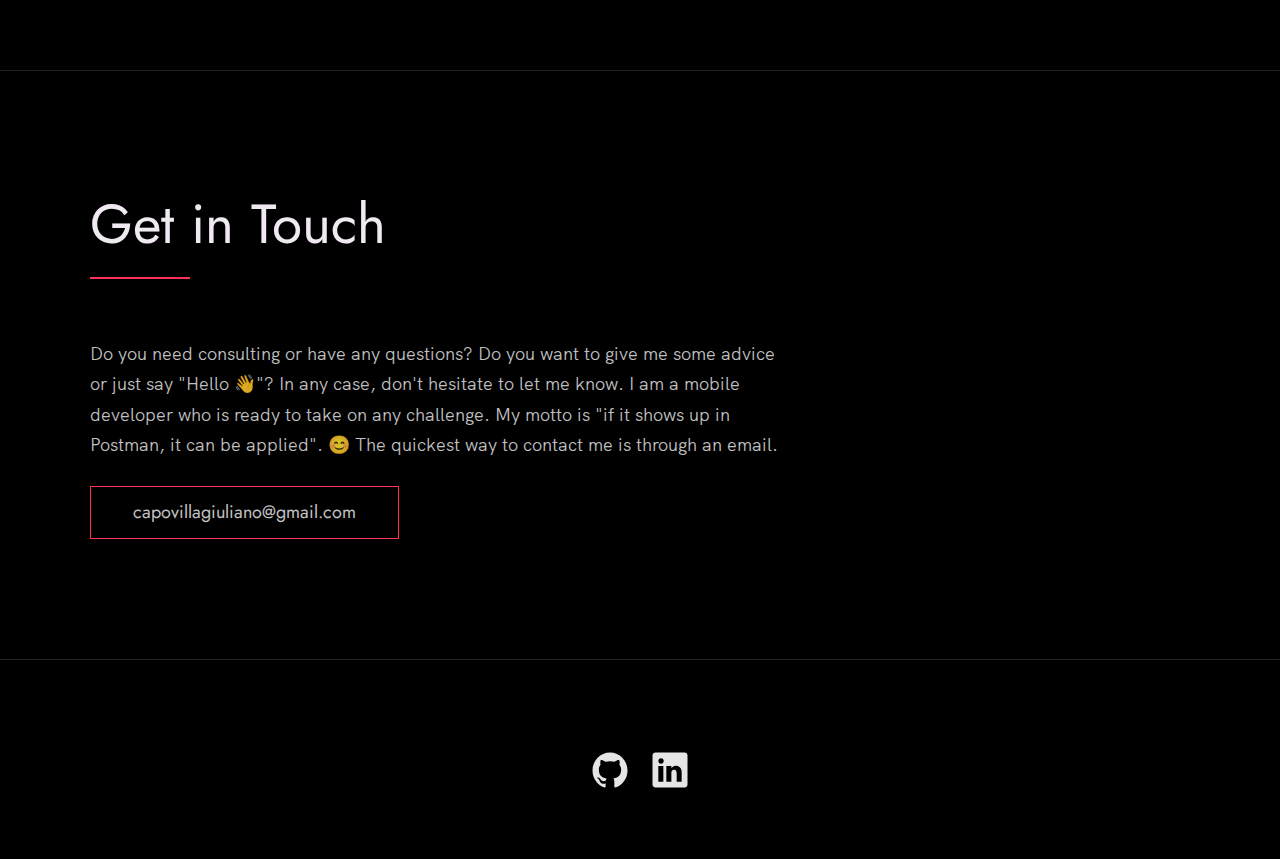
==== commit 3519c043: "Update indexEn.html" ====
--- a/indexEn.html
+++ b/indexEn.html
@@ -22,8 +22,8 @@
     <div class="language-selector">
       <label for="language">Select </label>
       <select id="language" onchange="changeLanguage()">
-        <option value="en">Spanish</option>
-        <option value="es">English</option>
+        <option value="en">English</option>
+        <option value="es">Spanish</option>
       </select>
     </div>
 
@@ -313,7 +313,7 @@
     // JavaScript para cambiar el idioma
     function changeLanguage() {
       var selectedLanguage = document.getElementById('language').value;
-      var newUrl = 'index' + '.html';
+      var newUrl = 'index' + (selectedLanguage === 'es' ? 'Es' : '') + '.html';
       
       // Actualiza la URL para cargar la versión en el nuevo idioma
       window.location.href = newUrl;
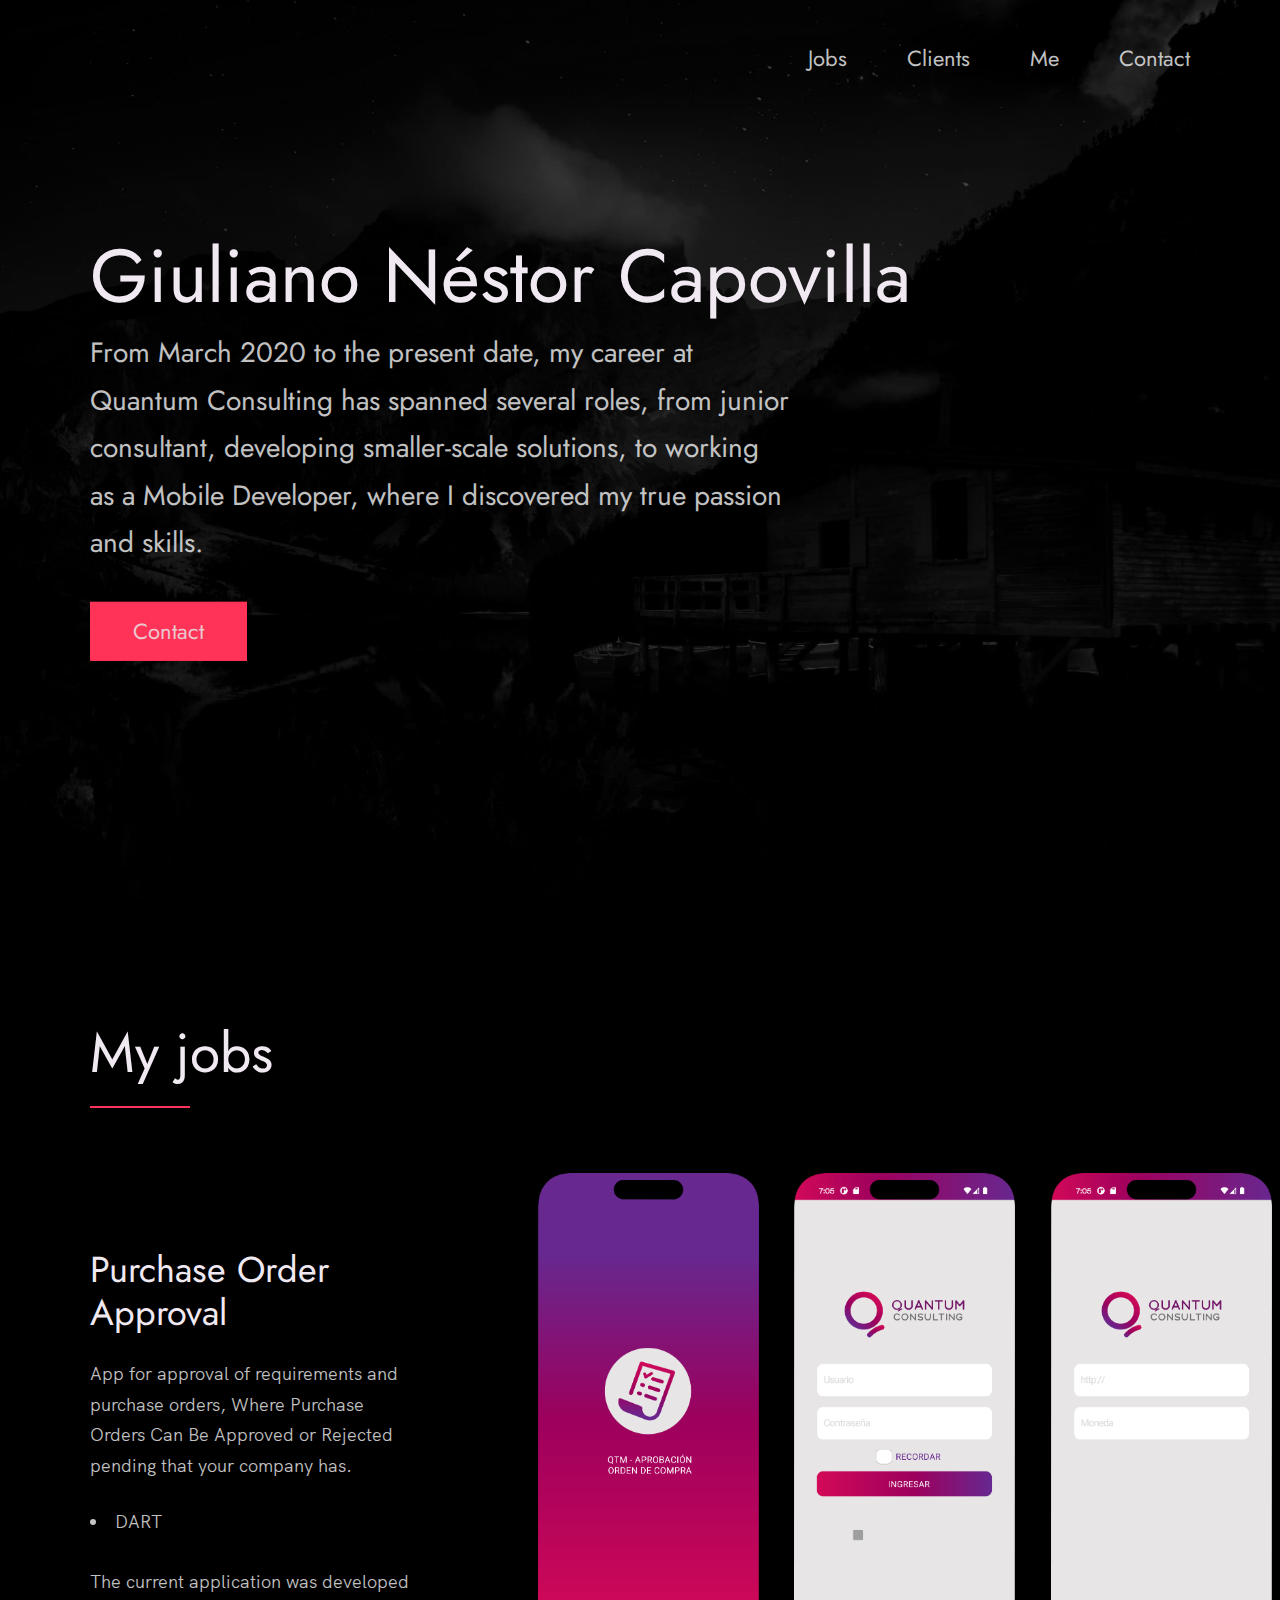
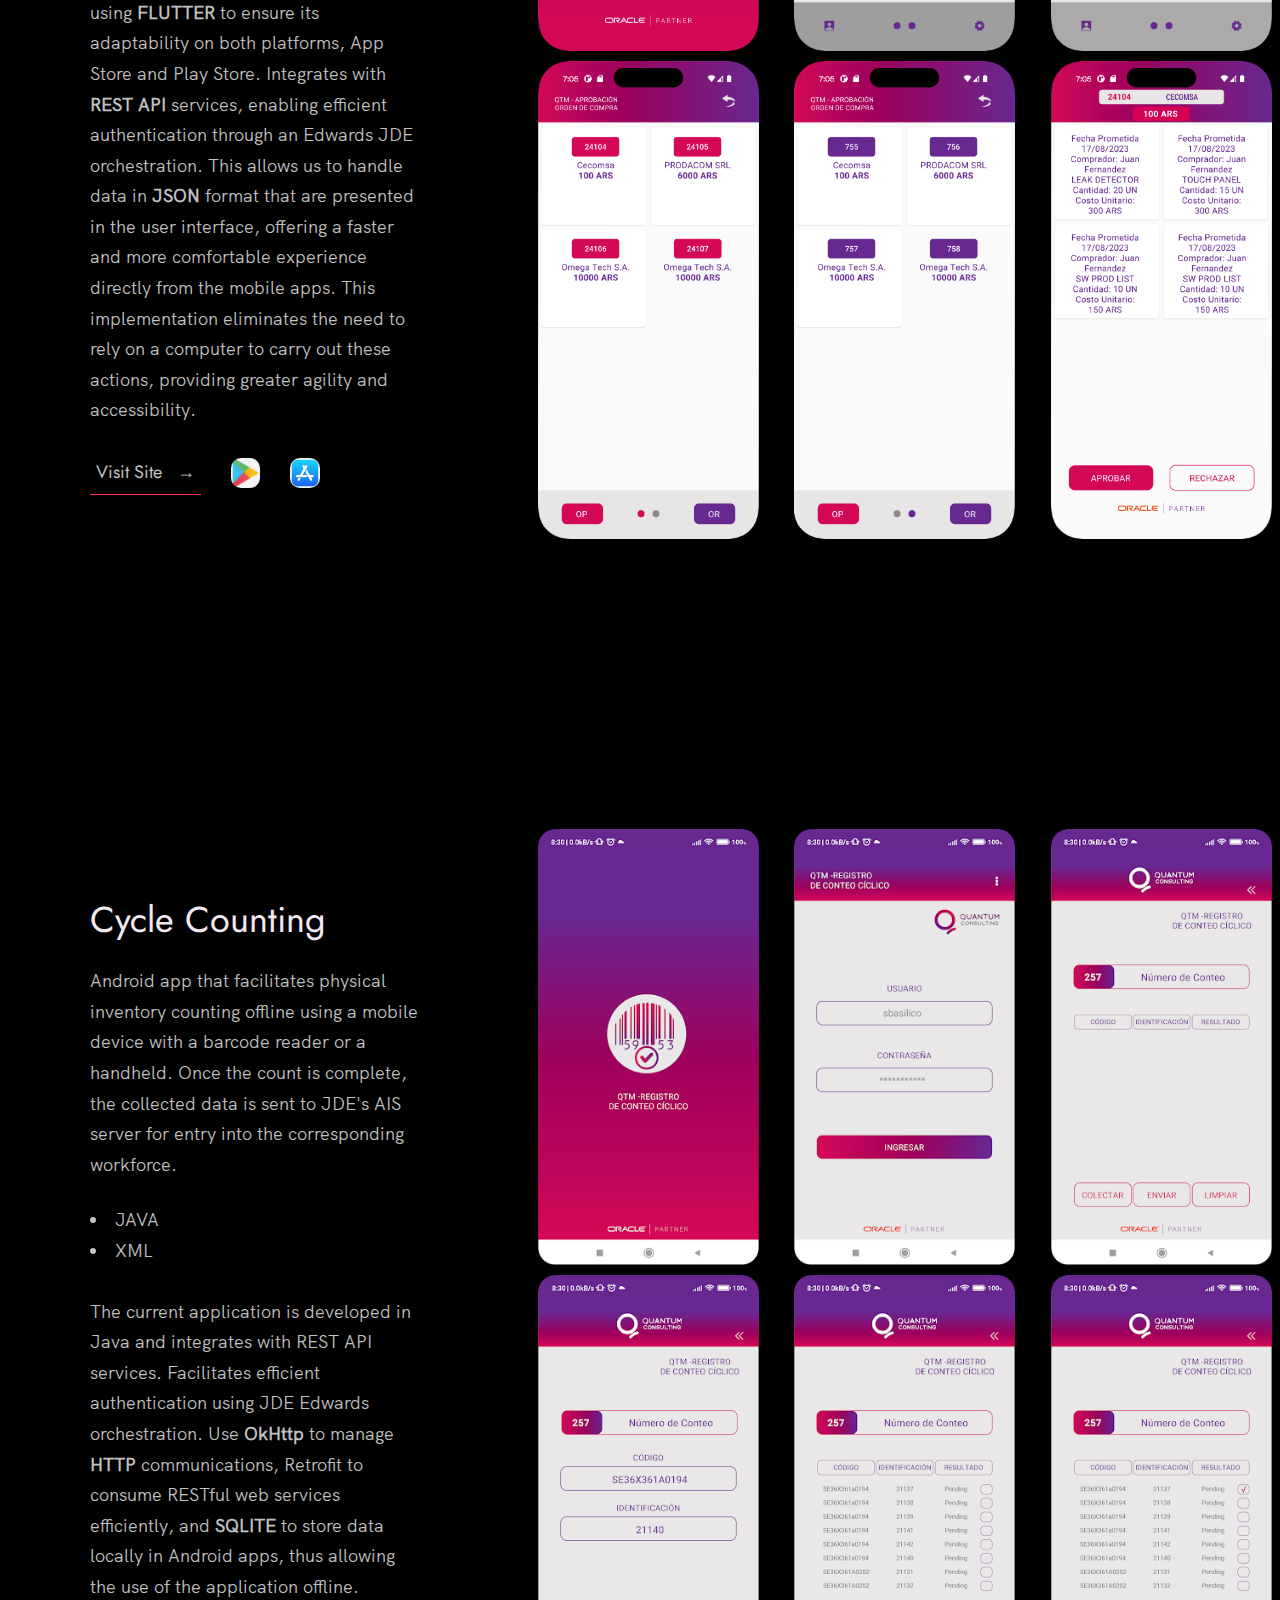
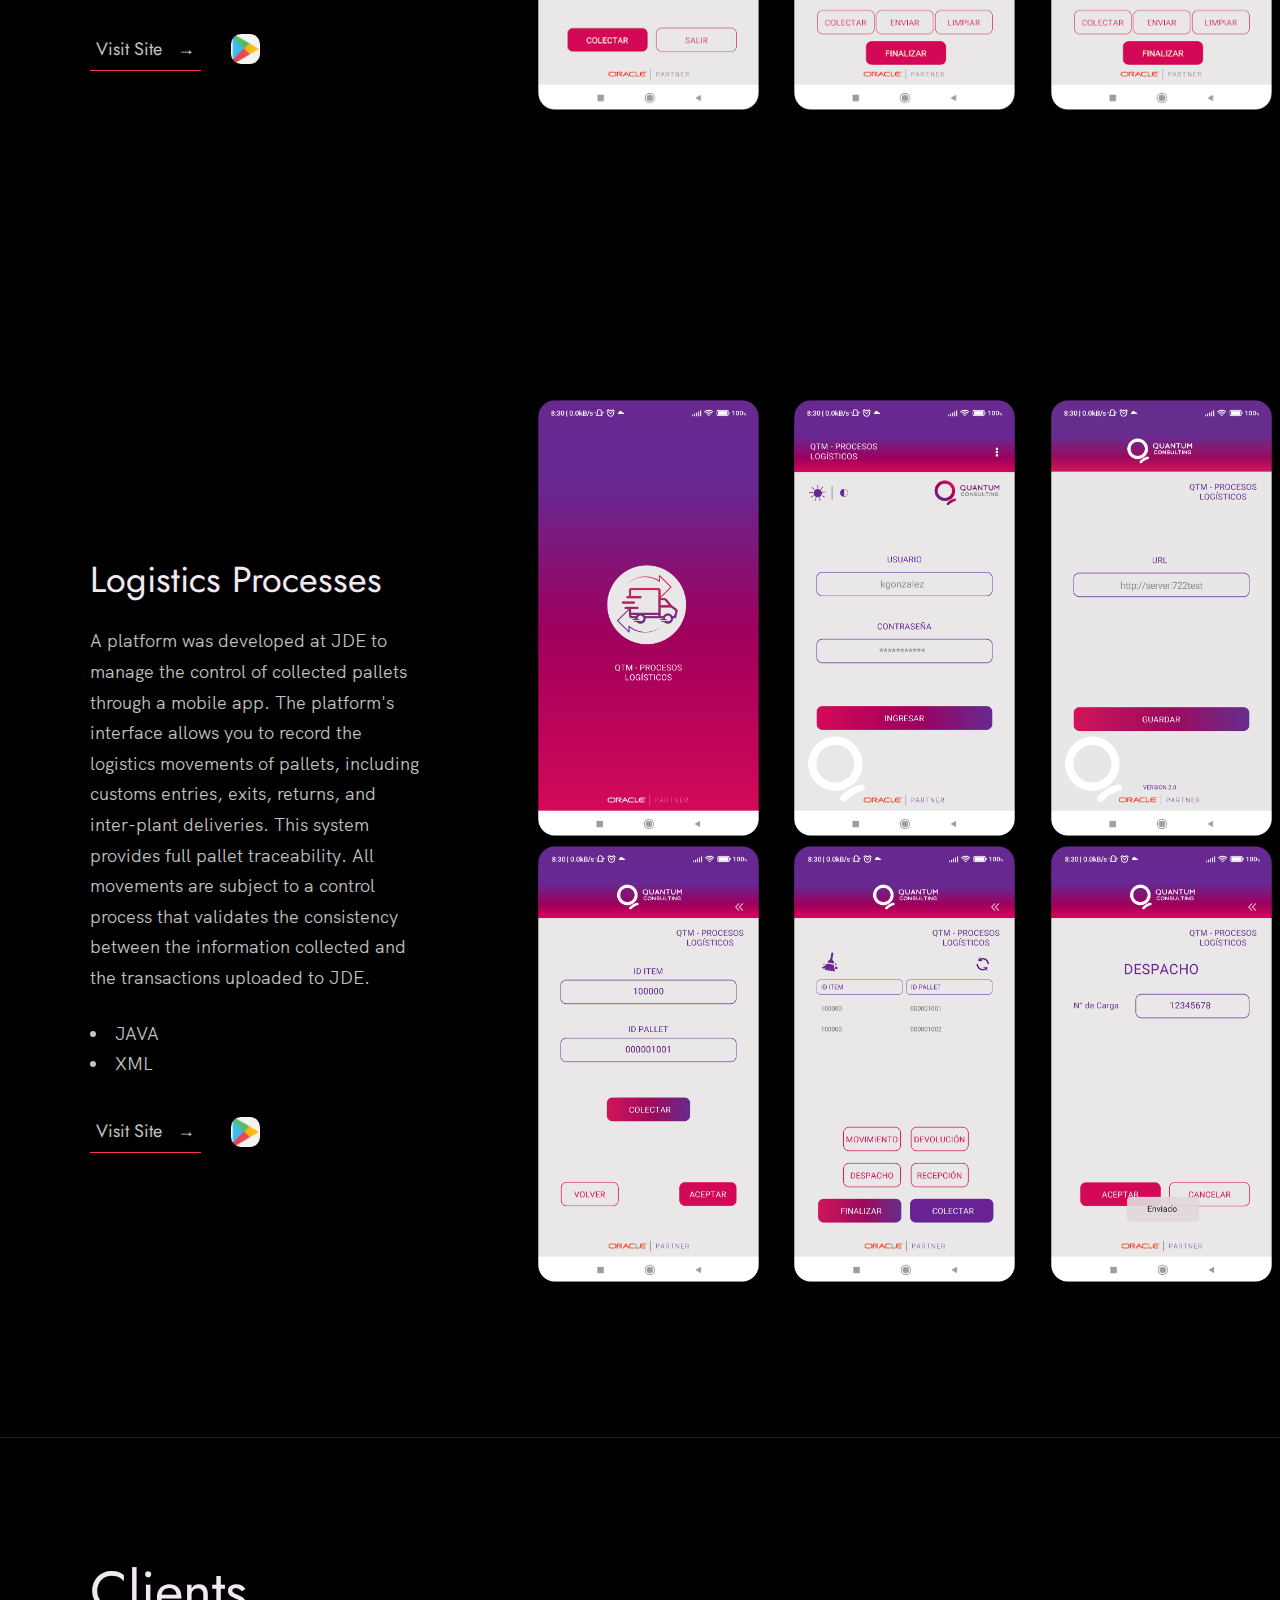
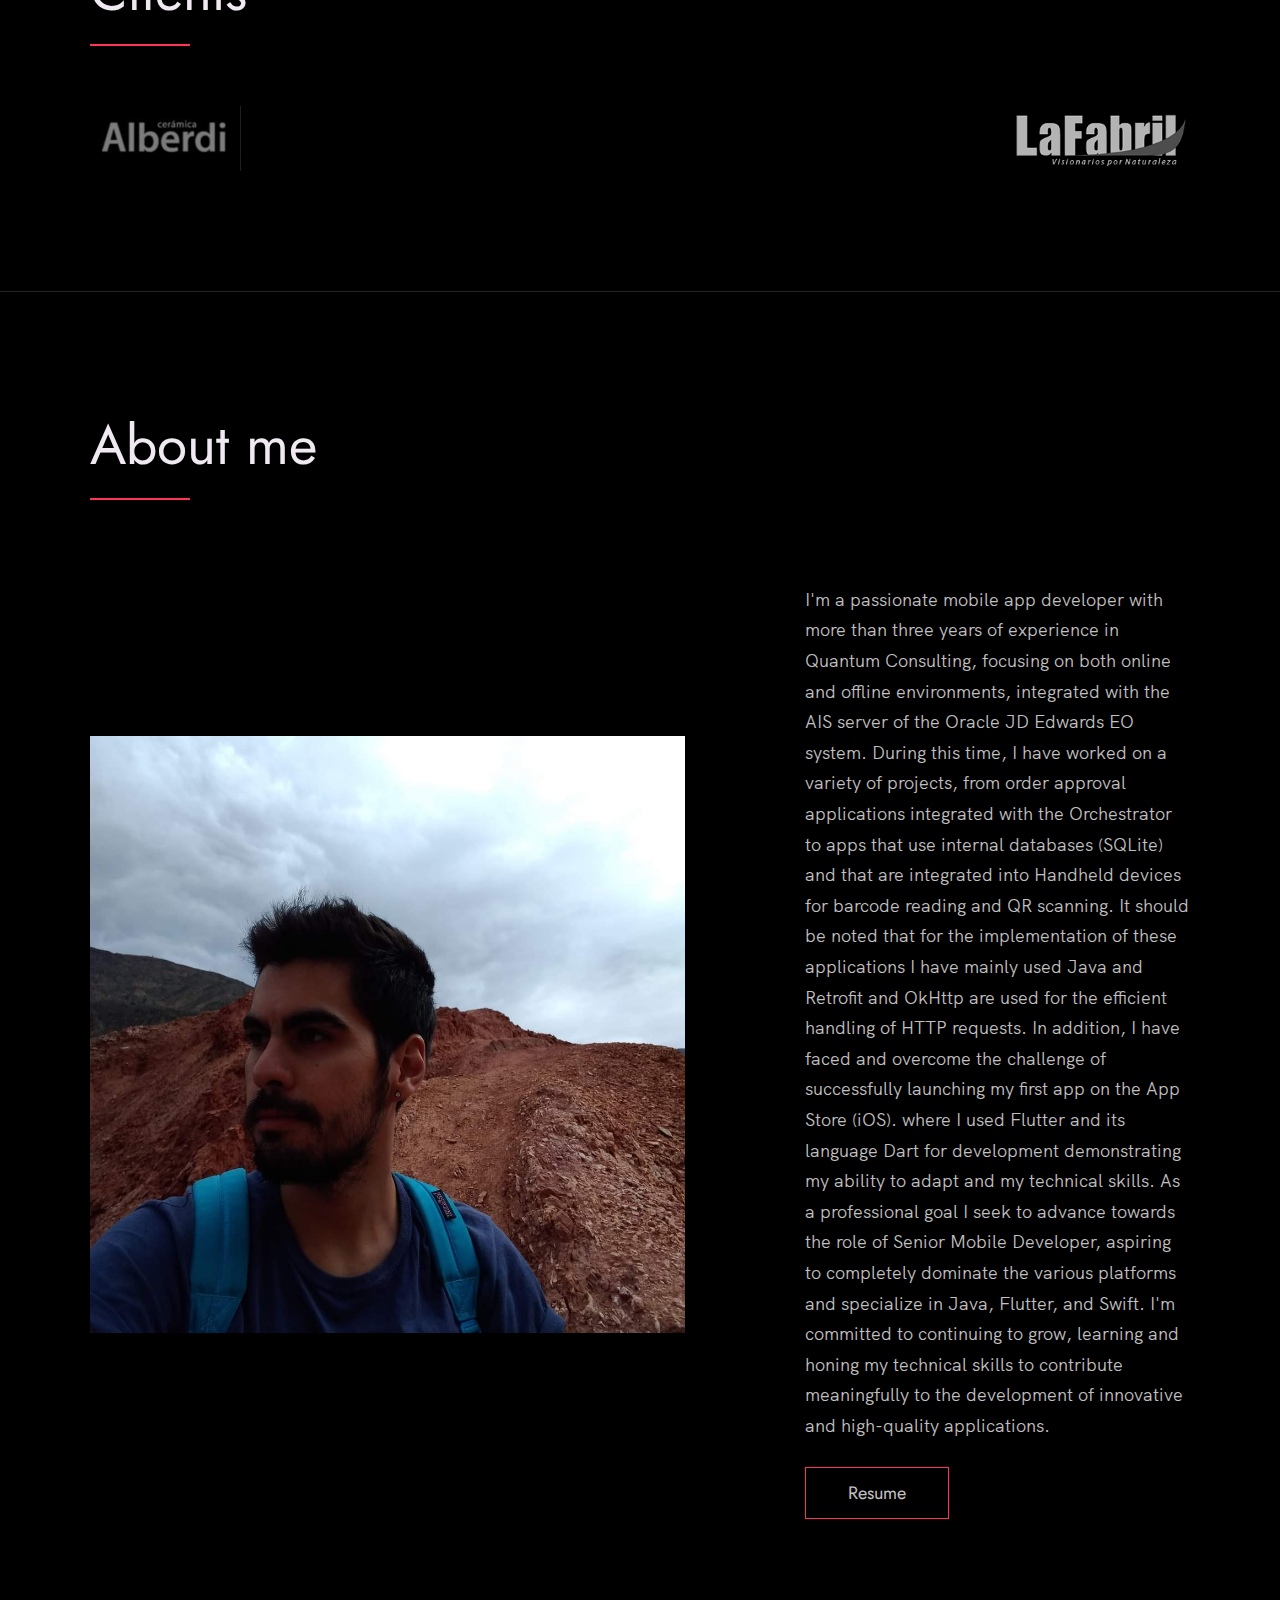
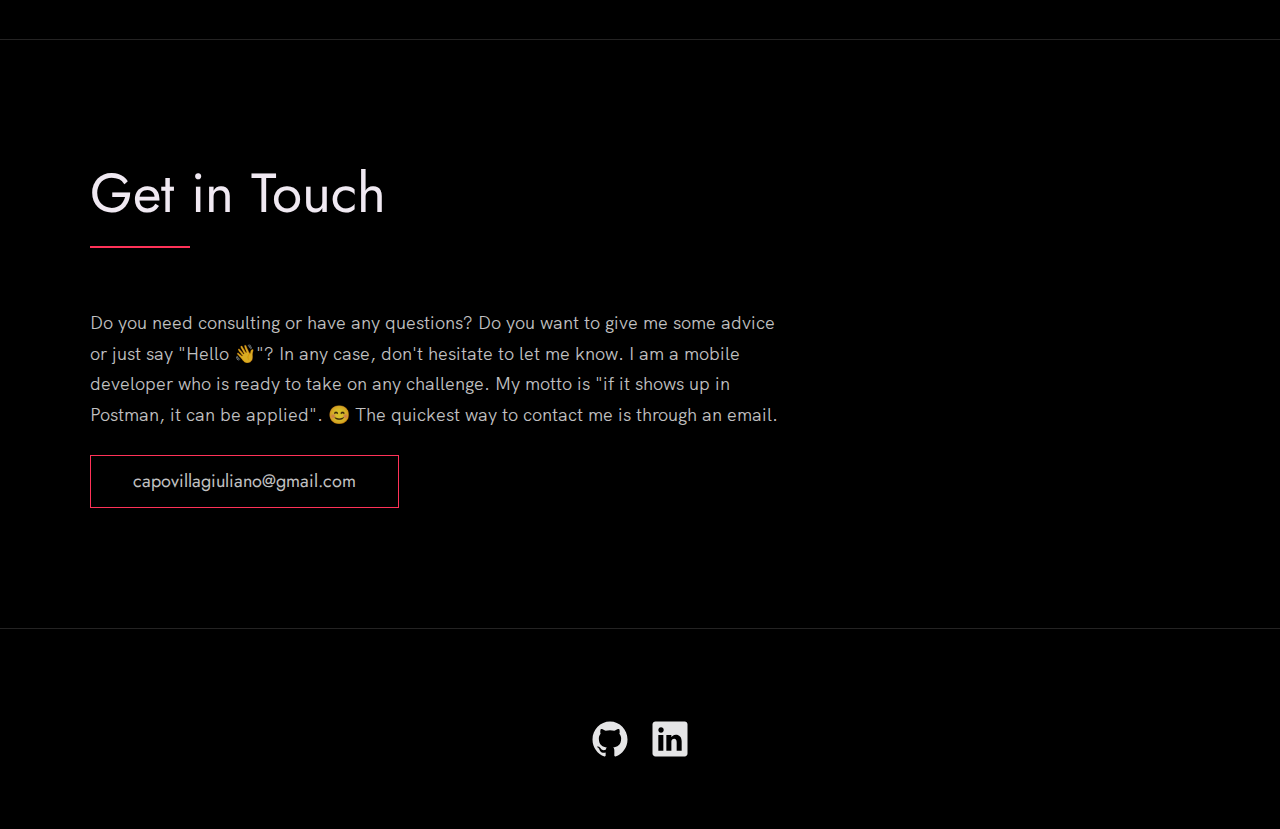
==== commit 73411727: "RE" ====
--- a/indexEn.html
+++ b/indexEn.html
@@ -19,13 +19,6 @@
 
 <body>
     <!-- Selector de Idioma -->
-    <div class="language-selector">
-      <label for="language">Select </label>
-      <select id="language" onchange="changeLanguage()">
-        <option value="en">English</option>
-        <option value="es">Spanish</option>
-      </select>
-    </div>
 
   <!-- ***** Header ***** -->
 
@@ -250,7 +243,7 @@
                 learning and honing my technical skills to contribute meaningfully
                 to the development of innovative and high-quality applications.            </p>
             <!-- Provide a link to your resume -->
-            <a href="https://drive.google.com/file/d/1D-Fcvu4XvRIlqXngkofQPo_17g3mYiYk/view?usp=sharing" class="btn">Resume</a>
+            <a href="https://drive.google.com/file/d/1DWxRVAyT-wrGkKZA0aLXRk_8nJl1ZsWb/view?usp=sharing" class="btn">Resume</a>
           </div>
 
           <div class="about__photo-container">
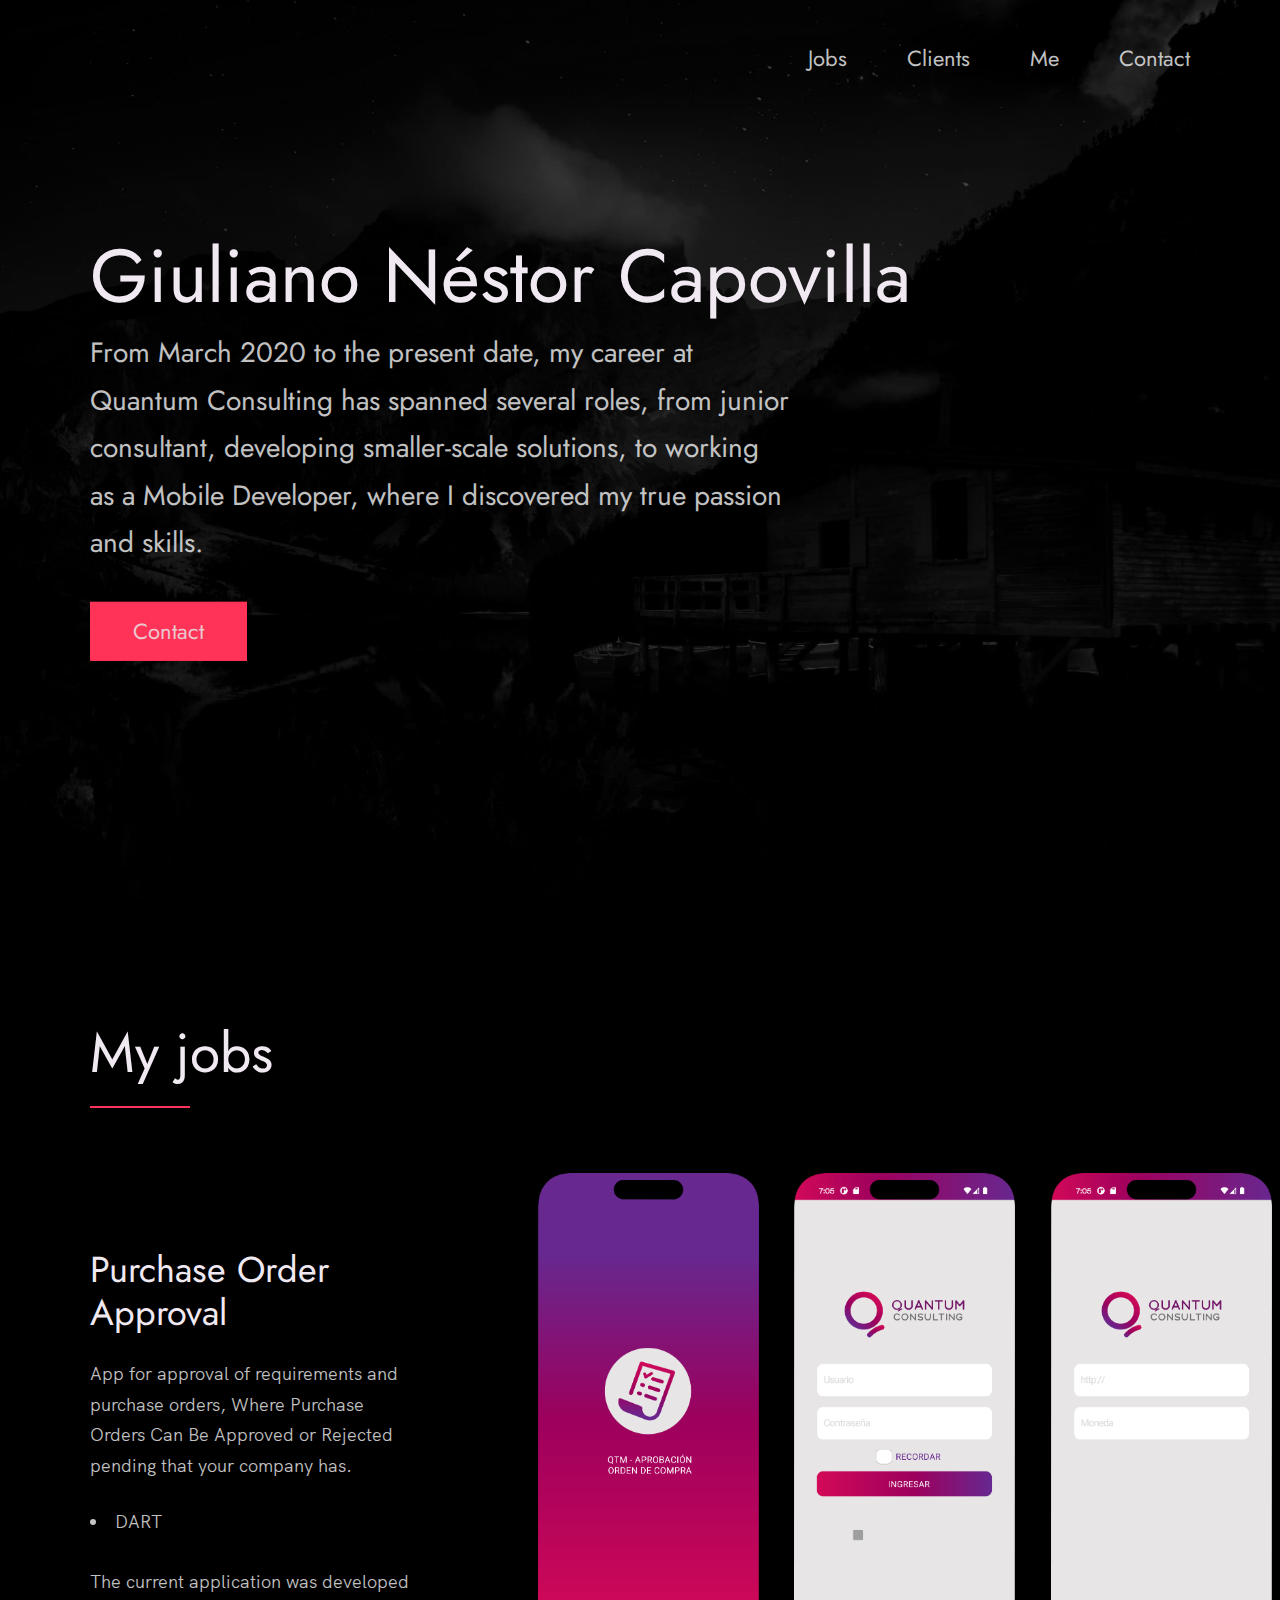
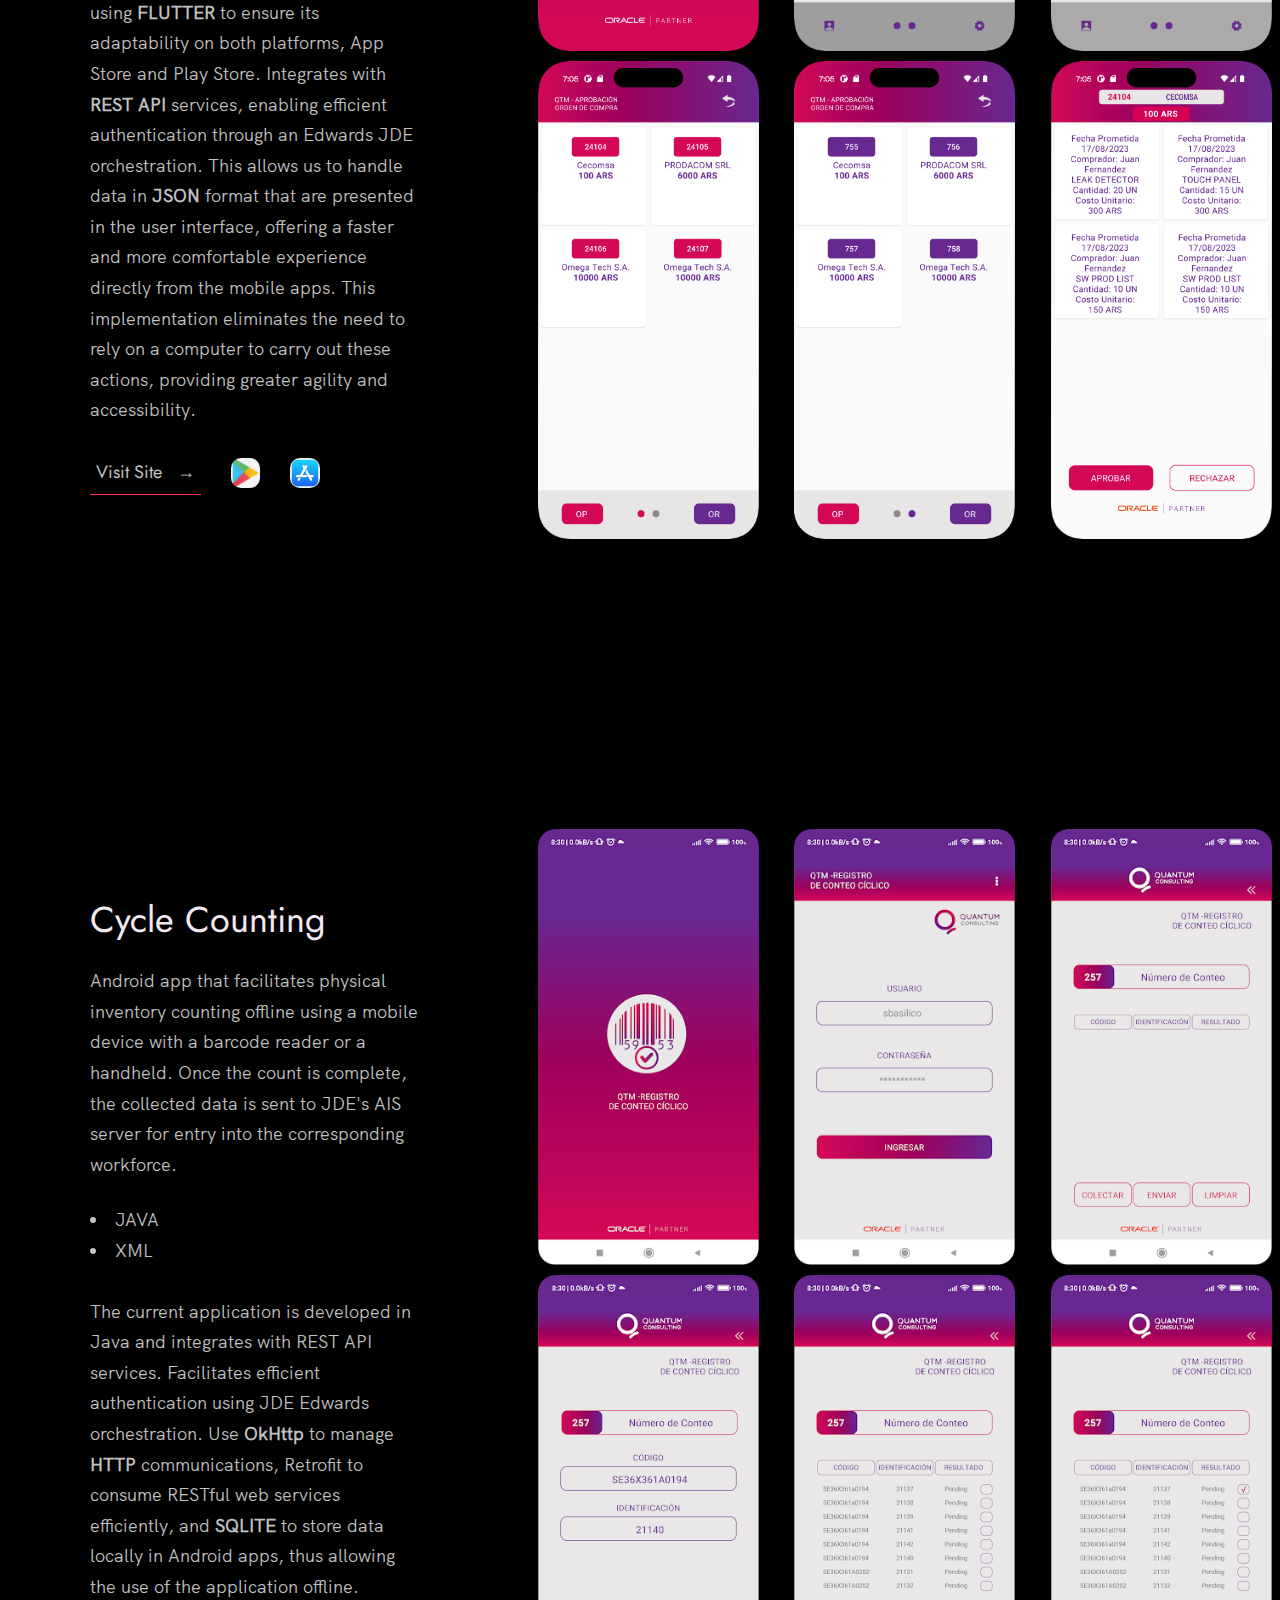
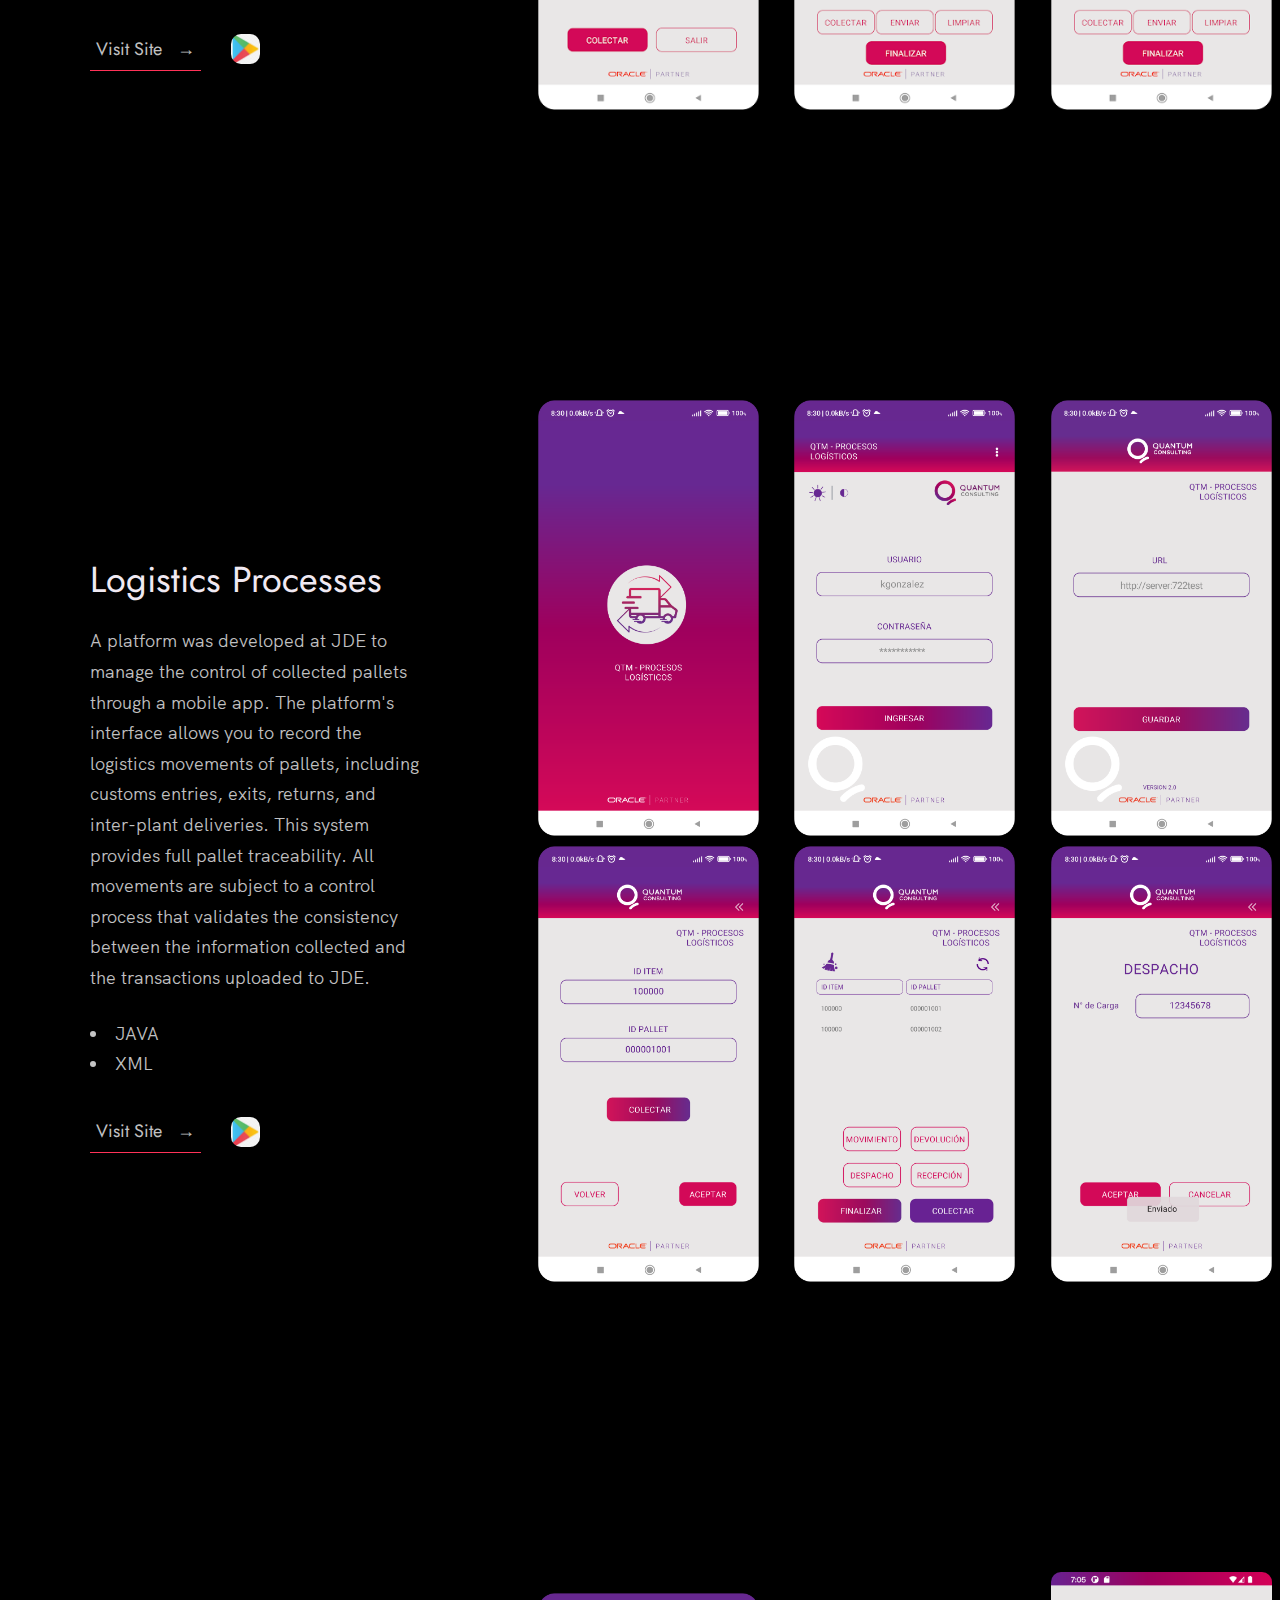
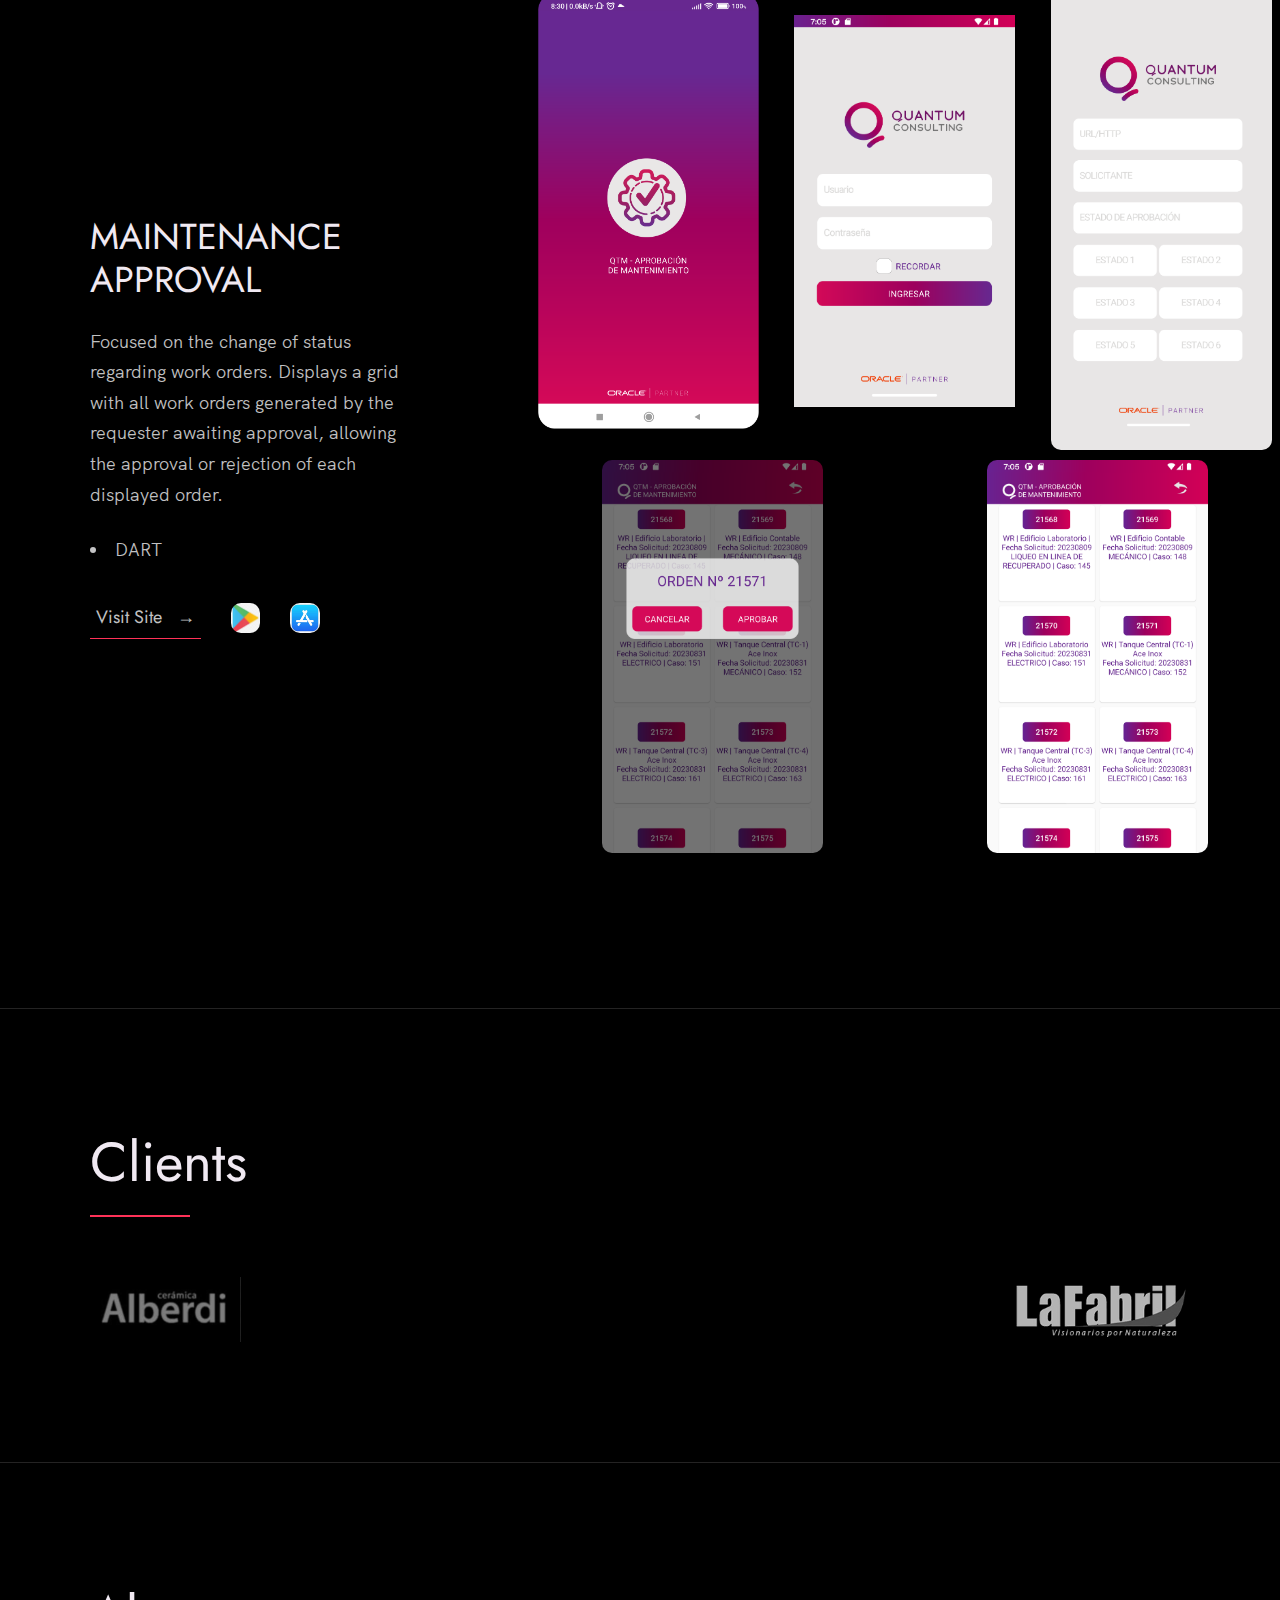
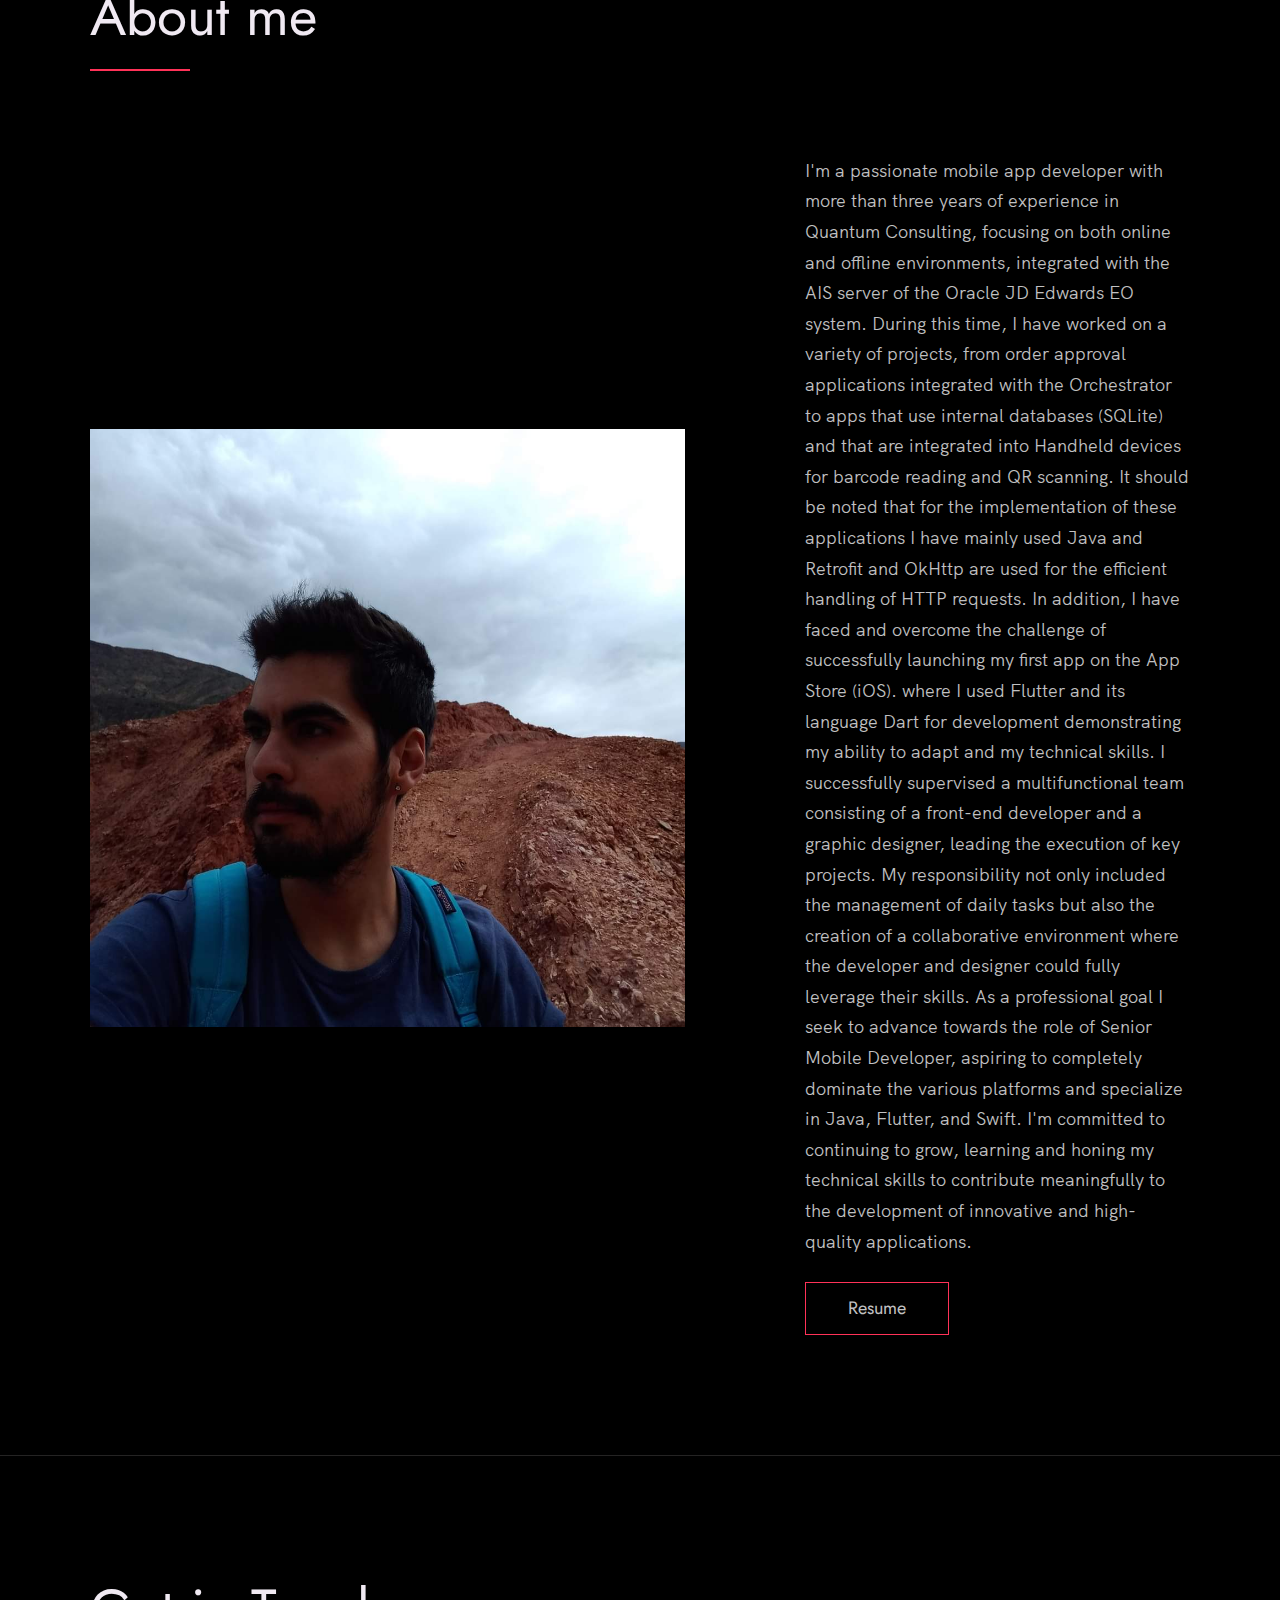
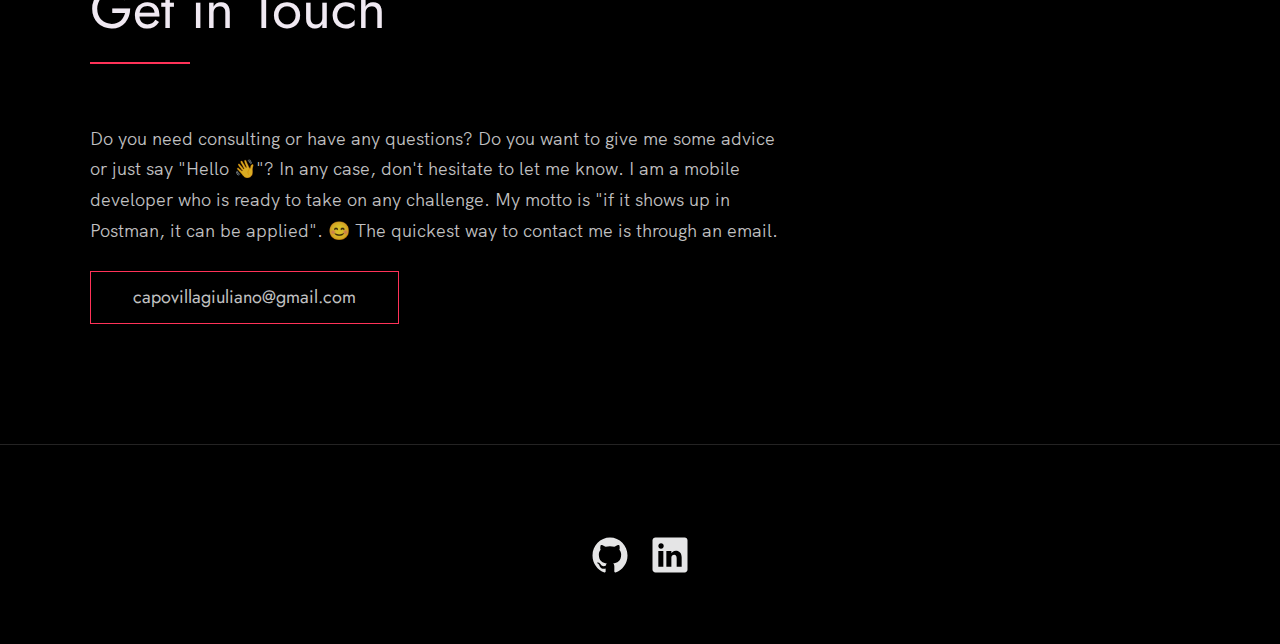
==== commit 3f87a3fe: "mejoras" ====
--- a/indexEn.html
+++ b/indexEn.html
@@ -199,6 +199,44 @@
                 </div>
             </div>
           </div>
+
+          <div class="work__box">
+            <div class="work__text">
+              <h3>MAINTENANCE APPROVAL</h3>
+              <p>
+                Focused on the change of status regarding work orders.
+                 Displays a grid with all work orders generated by the requester awaiting approval,
+                  allowing the approval or rejection of each displayed order.              </p>
+              <ul class="work__list">
+                <li>DART</li>
+              </ul>
+
+              <div class="work__links">
+                <a href="#" class="link__text">
+                  Visit Site <span>&rarr;</span>
+                </a>
+                <a href="https://play.google.com/store/apps/details?id=com.quantum.mq06f" title="View Source Code" target="_blank">
+                  <img src="./images/play.png" class="work__code" alt="GitHub">
+                </a>
+                <a href="https://apps.apple.com/es/app/qtm-aprob-de-mantenimiento/id6469056291?platform=iphone" title="View Source Code" target="_blank">
+                  <img src="./images/app.jpg" class="work__code" alt="GitHub">
+                </a>
+              </div>
+            </div>
+            <div class="work__image-container">
+              <div class="work__image-box">
+                <img src="./images/03m (2).png" class="work__image" alt="Project 1" />
+                <img src="./images/03m (1).png" class="work__image" alt="Project 1" />
+                <img src="./images/04m.png" class="work__image" alt="Project 1" />
+                </div>
+            
+              <div class="work__image-box">
+                <img src="./images/06m (1).png" class="work__image" alt="Project 1" />
+                <img src="./images/06m (2).png" class="work__image" alt="Project 1" />
+
+                </div>
+            </div>
+          </div>
         </div>
       </div>
     </section>
@@ -237,13 +275,19 @@
                 In addition, I have faced and overcome the challenge of successfully launching my first app on the App Store (iOS).
                 where I used Flutter and its language Dart for development  
                 demonstrating my ability to adapt and my technical skills.
+                I successfully supervised a multifunctional team
+                 consisting of a front-end developer and a graphic designer,
+                 leading the execution of key projects.
+                 My responsibility not only included the management of daily tasks
+                 but also the creation of a collaborative environment
+                 where the developer and designer could fully leverage their skills.
                 As a professional goal I seek to advance towards the role of Senior Mobile Developer,
                 aspiring to completely dominate the various platforms 
                 and specialize in Java, Flutter, and Swift. I'm committed to continuing to grow,
                 learning and honing my technical skills to contribute meaningfully
                 to the development of innovative and high-quality applications.            </p>
             <!-- Provide a link to your resume -->
-            <a href="https://drive.google.com/file/d/1DWxRVAyT-wrGkKZA0aLXRk_8nJl1ZsWb/view?usp=sharing" class="btn">Resume</a>
+            <a href="https://drive.google.com/file/d/15MsD6YsTWhCYndUVAugcVFXgkua5Syuy/view?usp=sharing" class="btn">Resume</a>
           </div>
 
           <div class="about__photo-container">
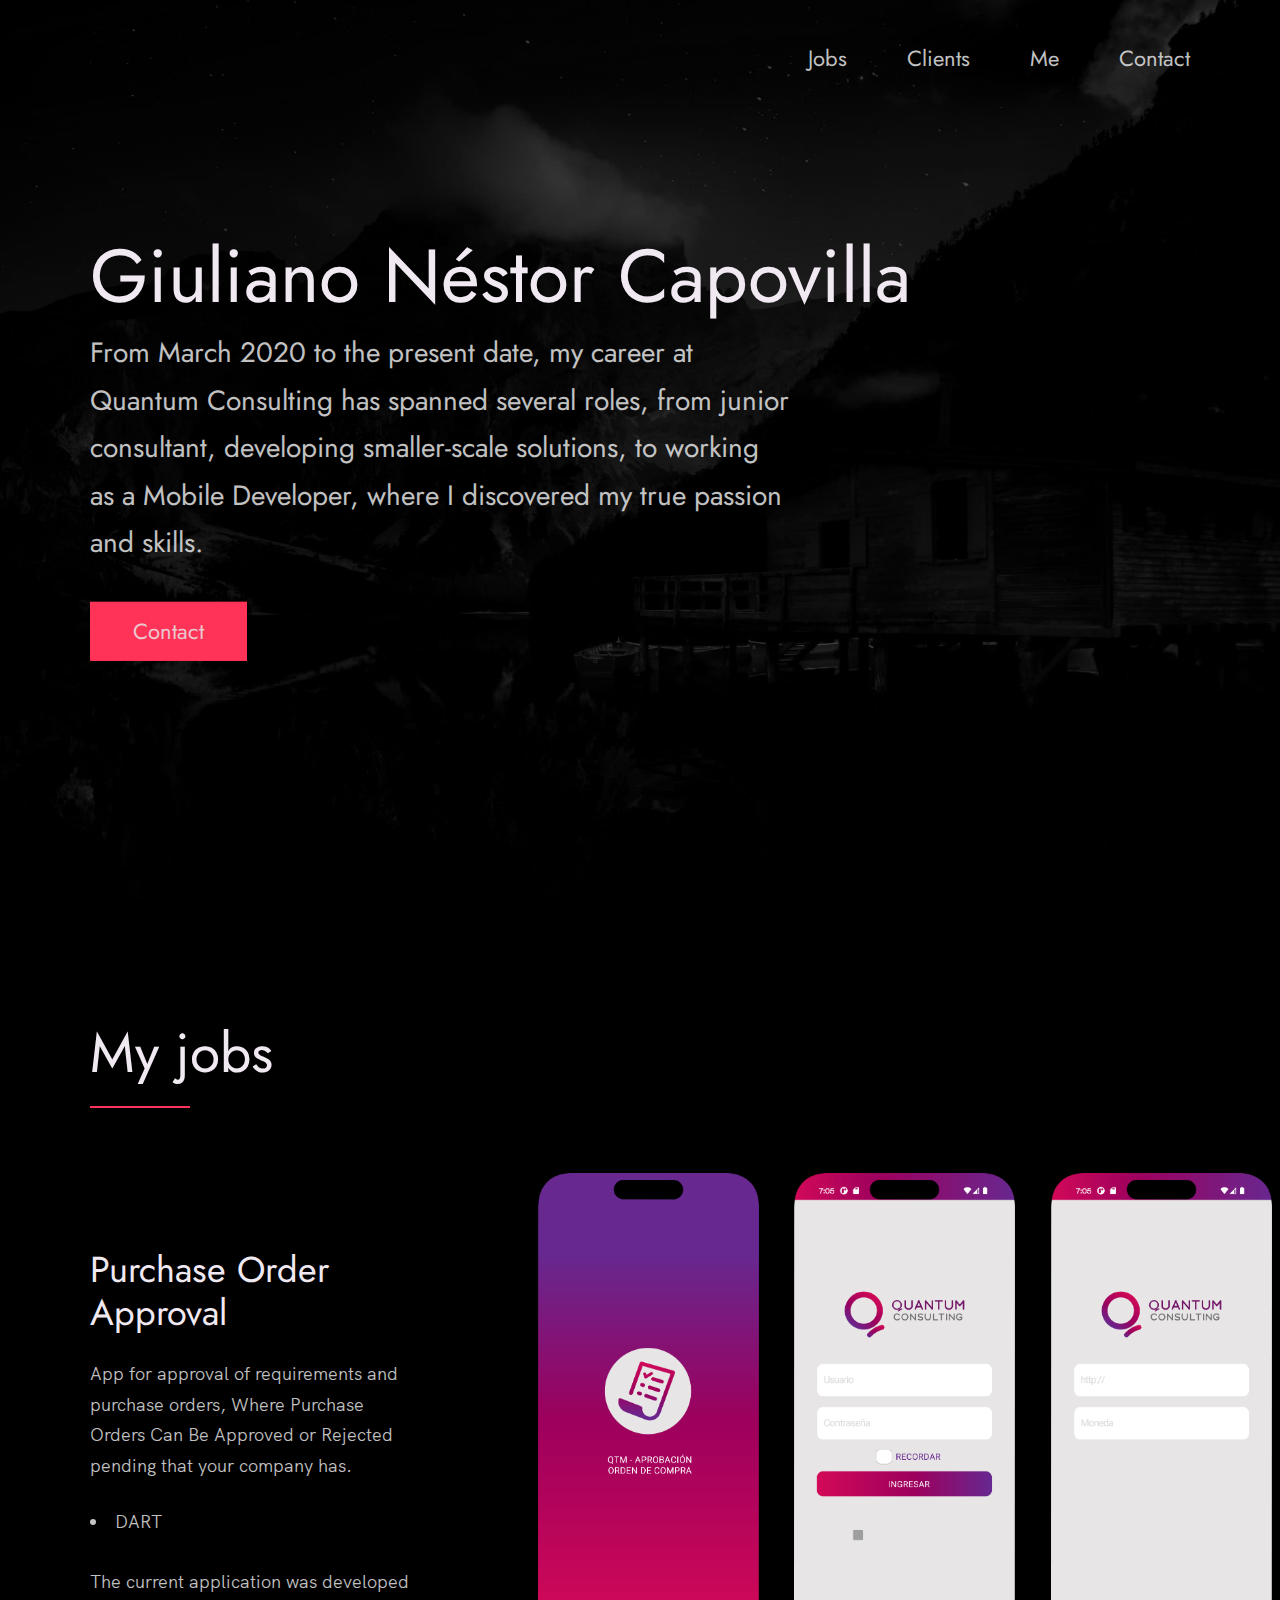
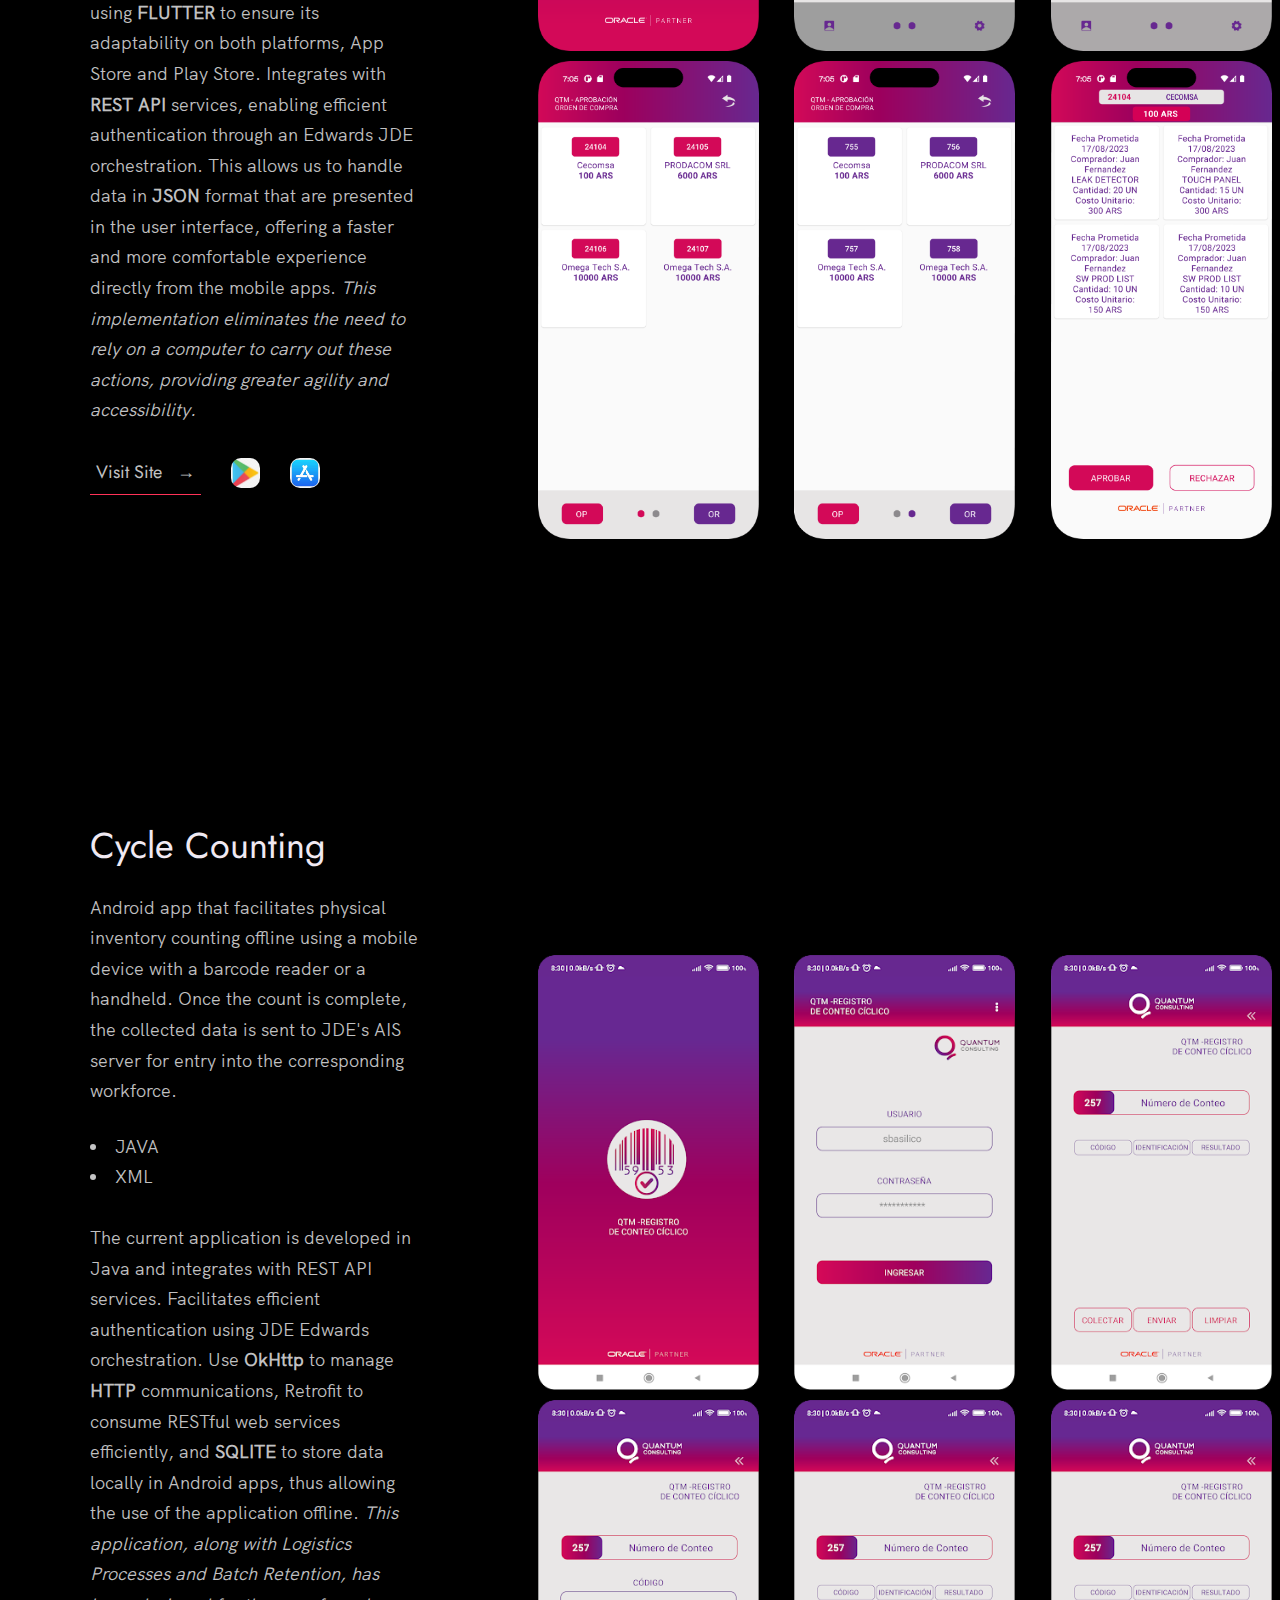
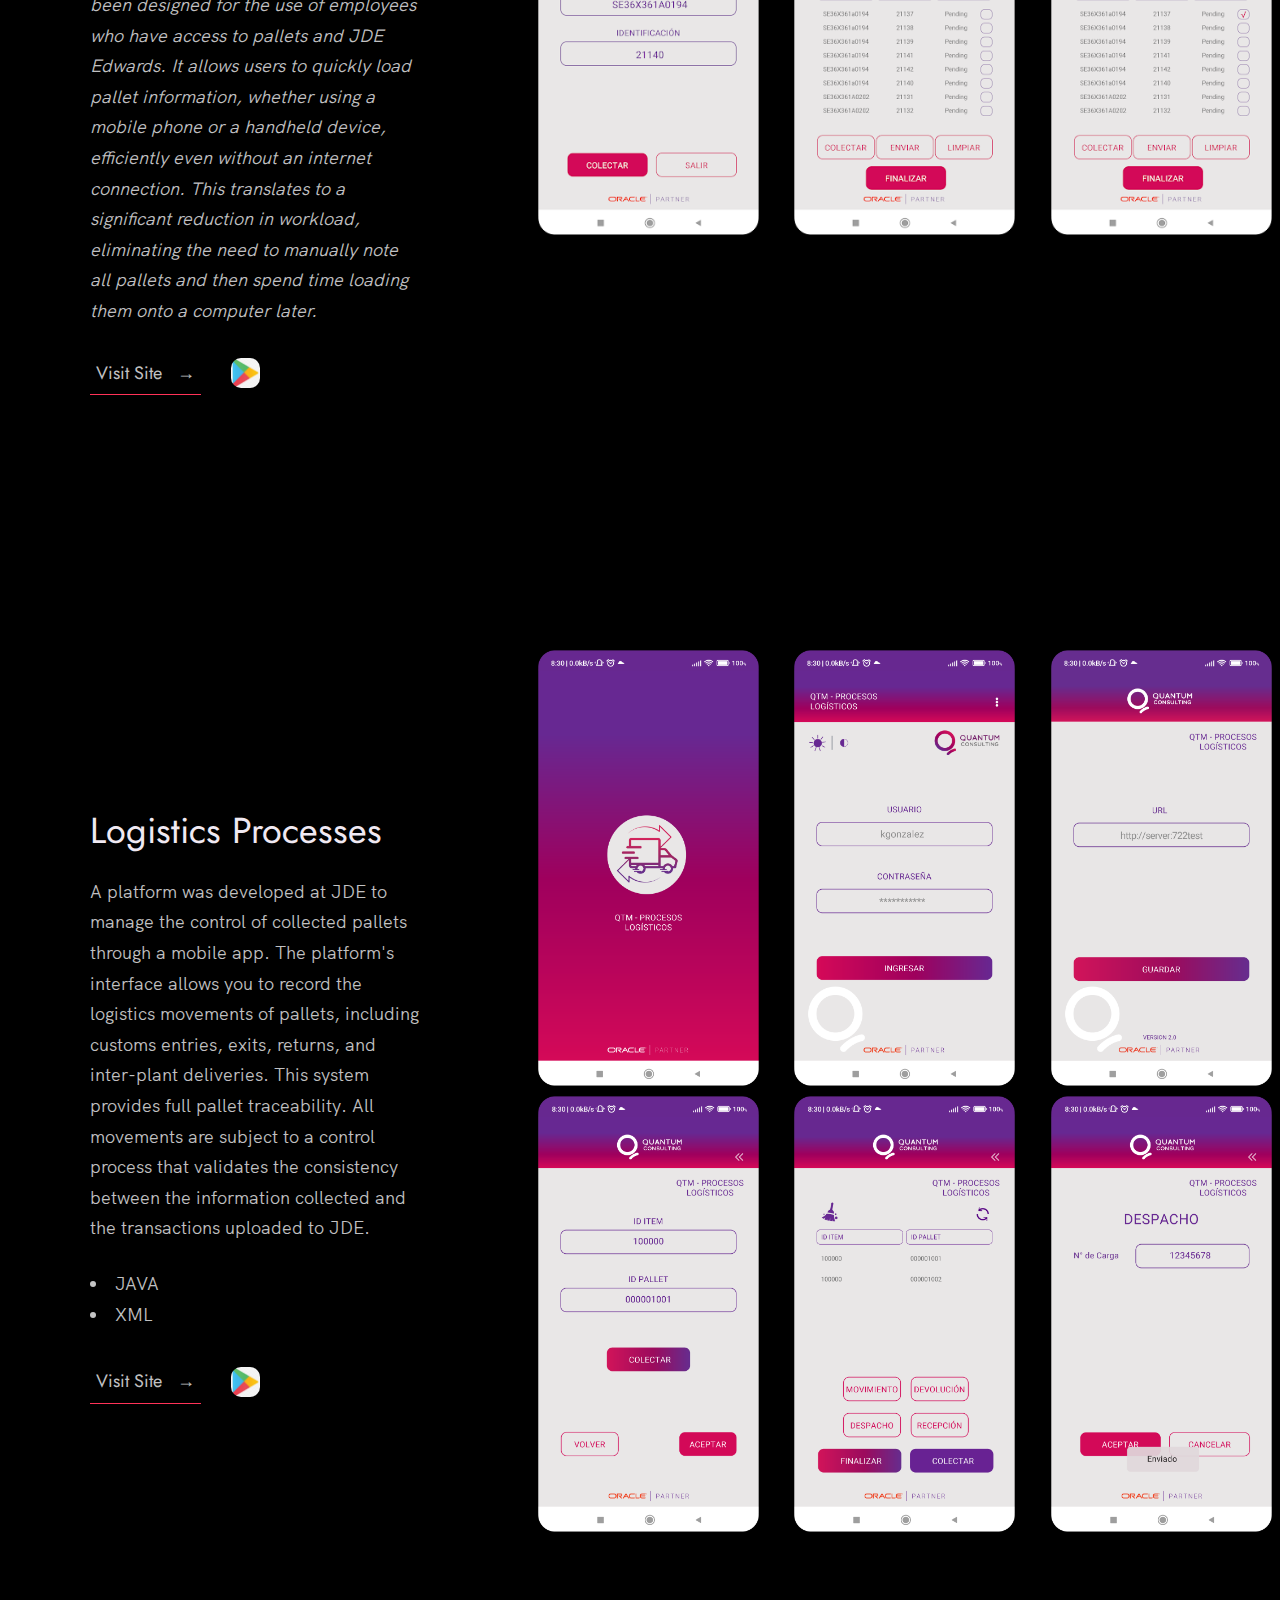
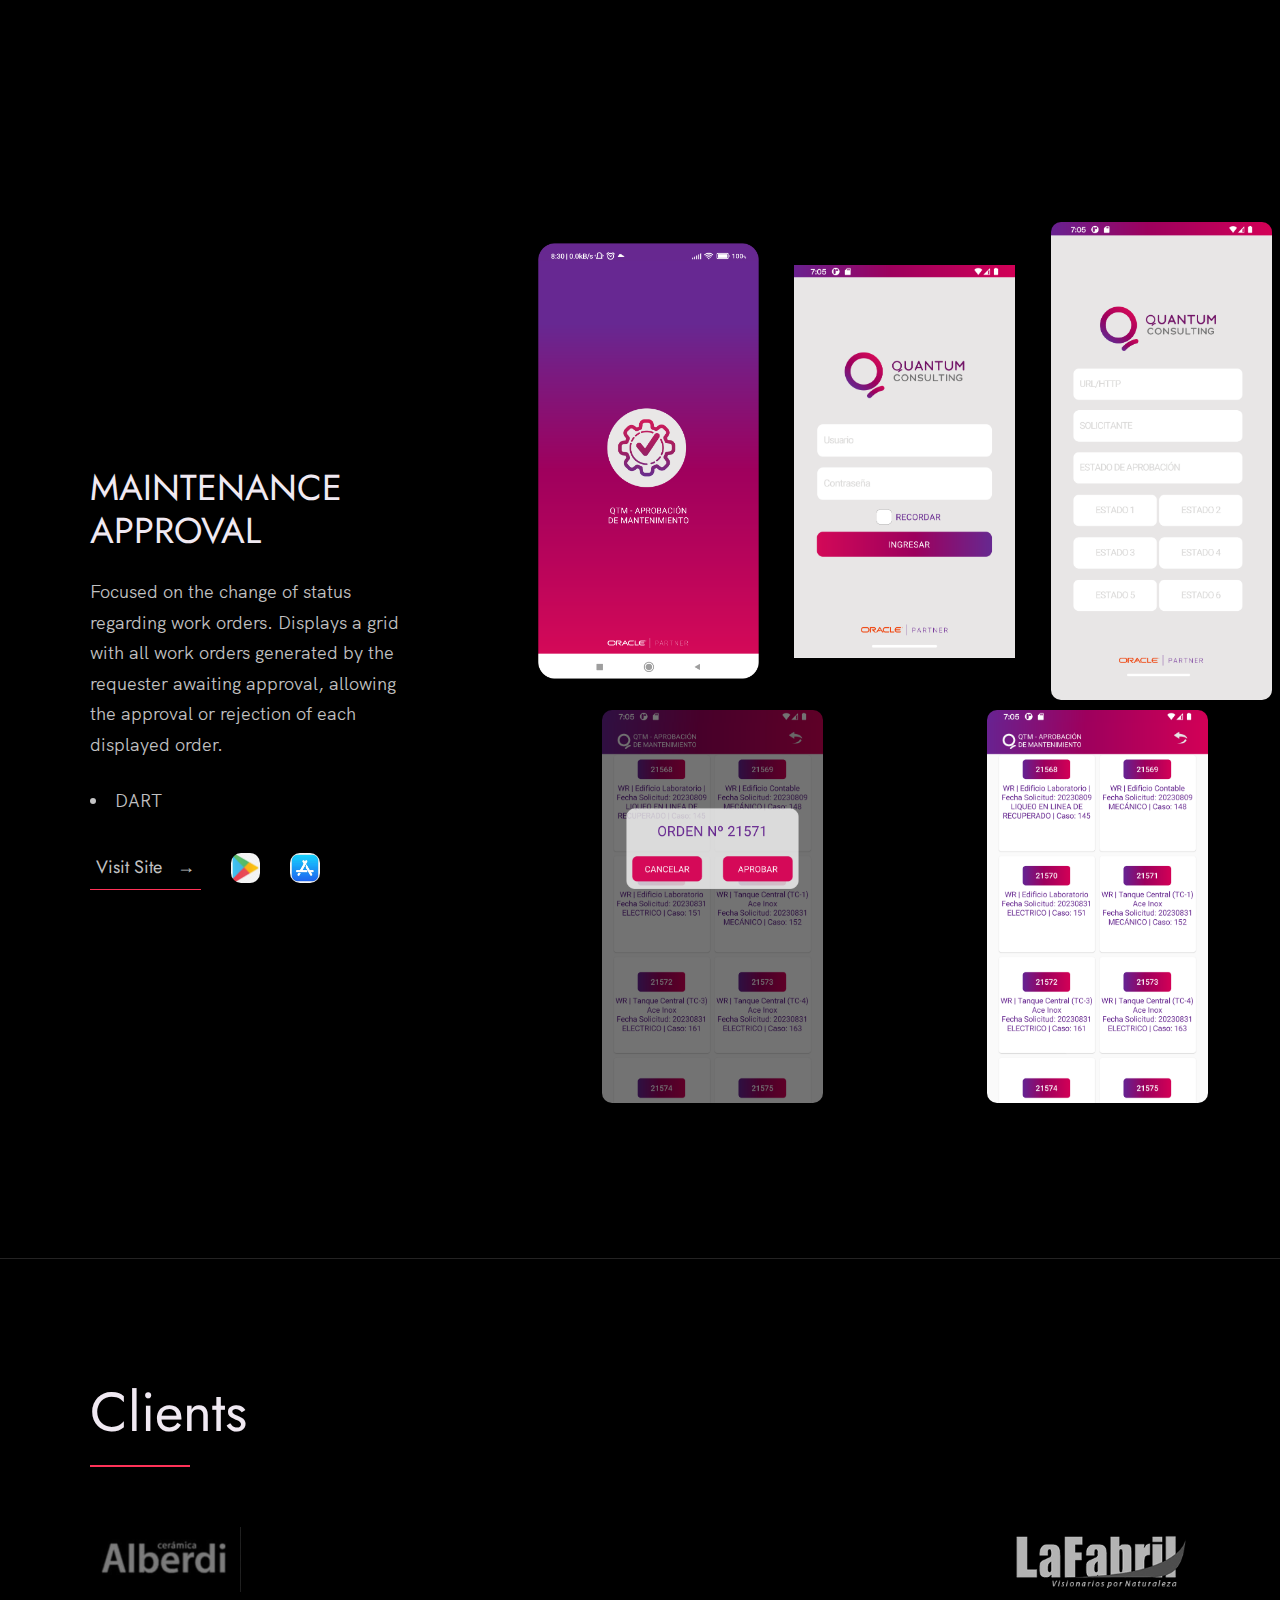
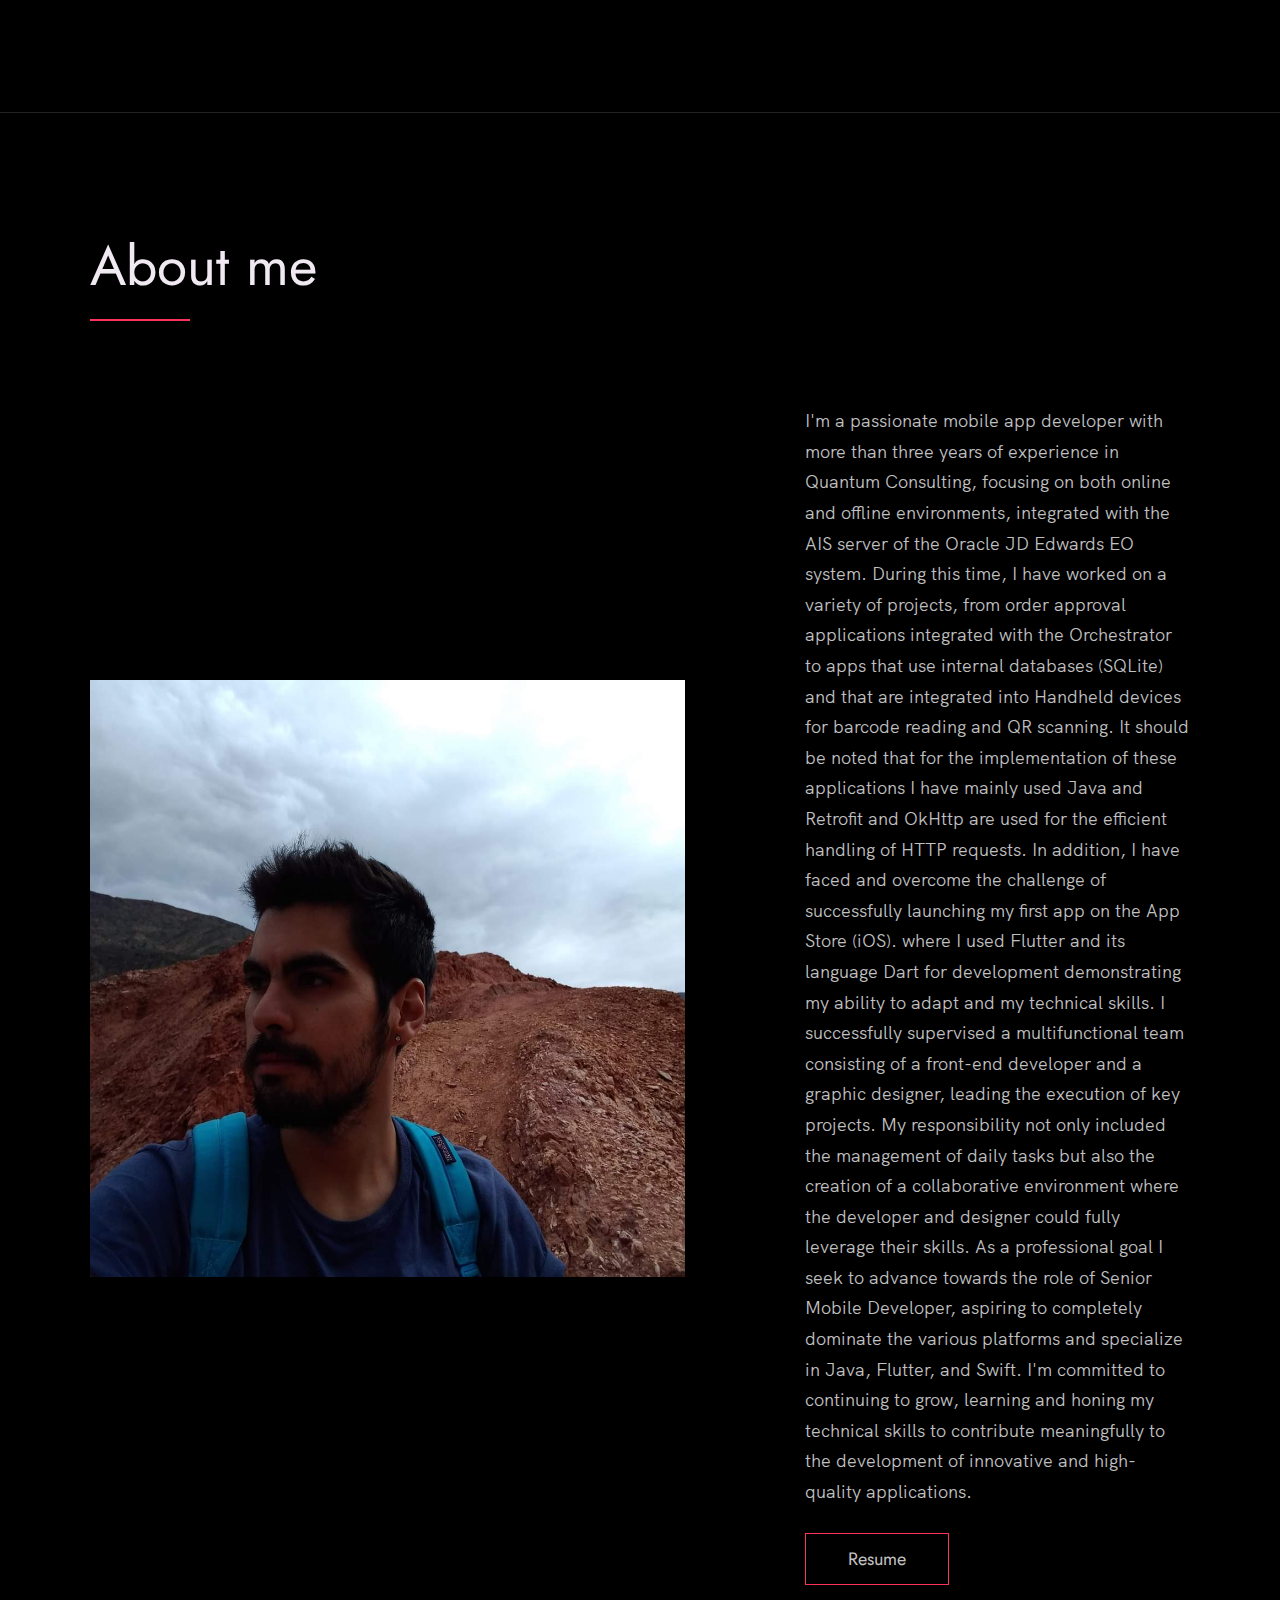
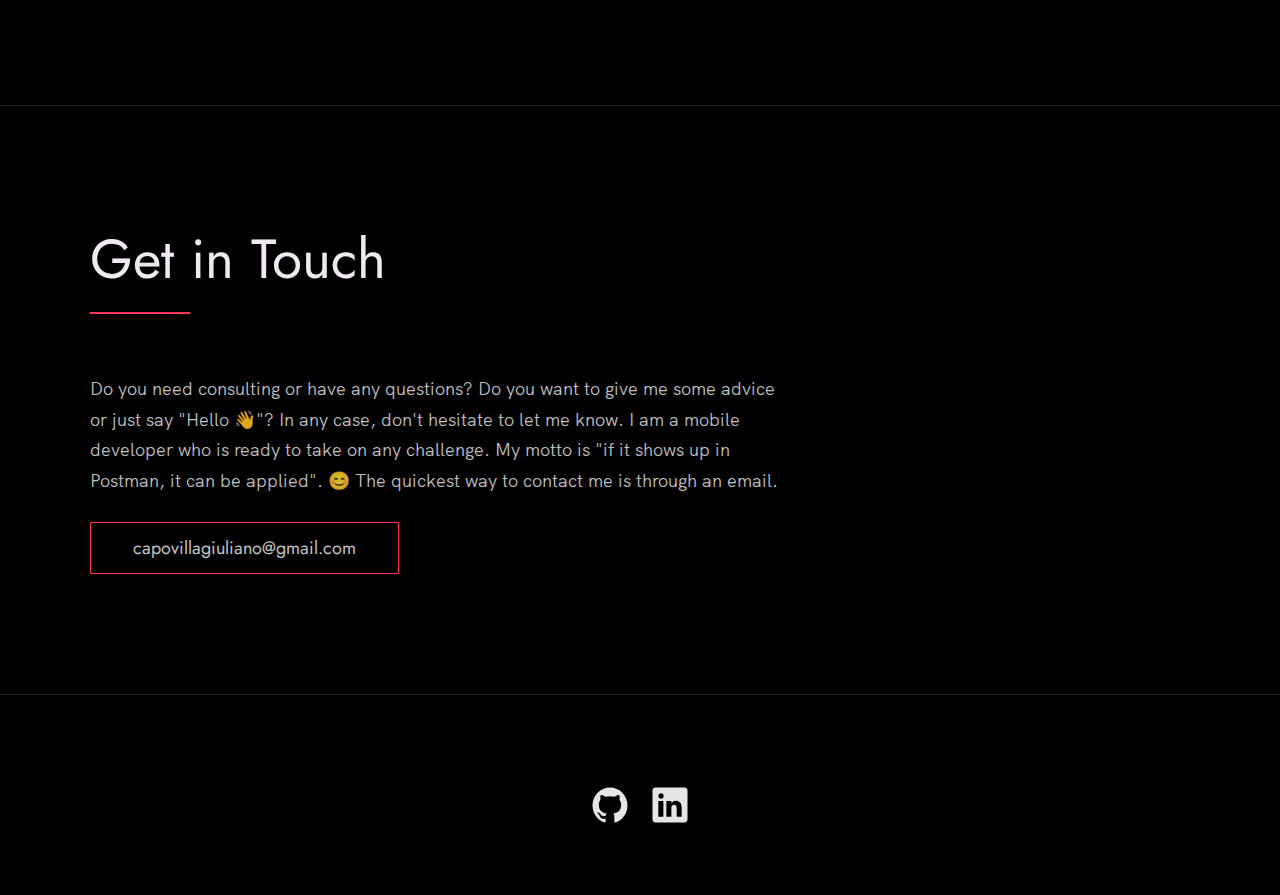
==== commit c7fbcf22: "mejoras" ====
--- a/indexEn.html
+++ b/indexEn.html
@@ -82,8 +82,9 @@
                 that are presented in the user interface,
                 offering a faster and more comfortable experience
                 directly from the mobile apps.
-                This implementation eliminates the need to rely on a computer
-                to carry out these actions, providing greater agility and accessibility.</p>
+
+                <em>This implementation eliminates the need to rely on a computer
+                to carry out these actions, providing greater agility and accessibility.</em></p>
 
               <div class="work__links">
                 <a href="https://nisar.surge.sh" target="_blank" class="link__text">
@@ -132,7 +133,18 @@
                  Use <strong>OkHttp</strong> to manage <strong>HTTP</strong> communications, 
                  Retrofit to consume RESTful web services efficiently,
                  and <strong>SQLITE</strong> to store data locally in Android apps,
-                 thus allowing the use of the application offline.</p>
+                 thus allowing the use of the application offline.
+                
+                <em>This application, along with Logistics Processes and Batch Retention,
+                    has been designed for the use of employees who have access to pallets and JDE Edwards.
+                     It allows users to quickly load pallet information,
+                     whether using a mobile phone or a handheld device,
+                     efficiently even without an internet connection.
+                     This translates to a significant reduction in workload,
+                     eliminating the need to manually note all pallets 
+                     and then spend time loading them onto a computer later.</em>
+
+                </p>
               <div class="work__links">
                 <a href="#" class="link__text">
                   Visit Site <span>&rarr;</span>
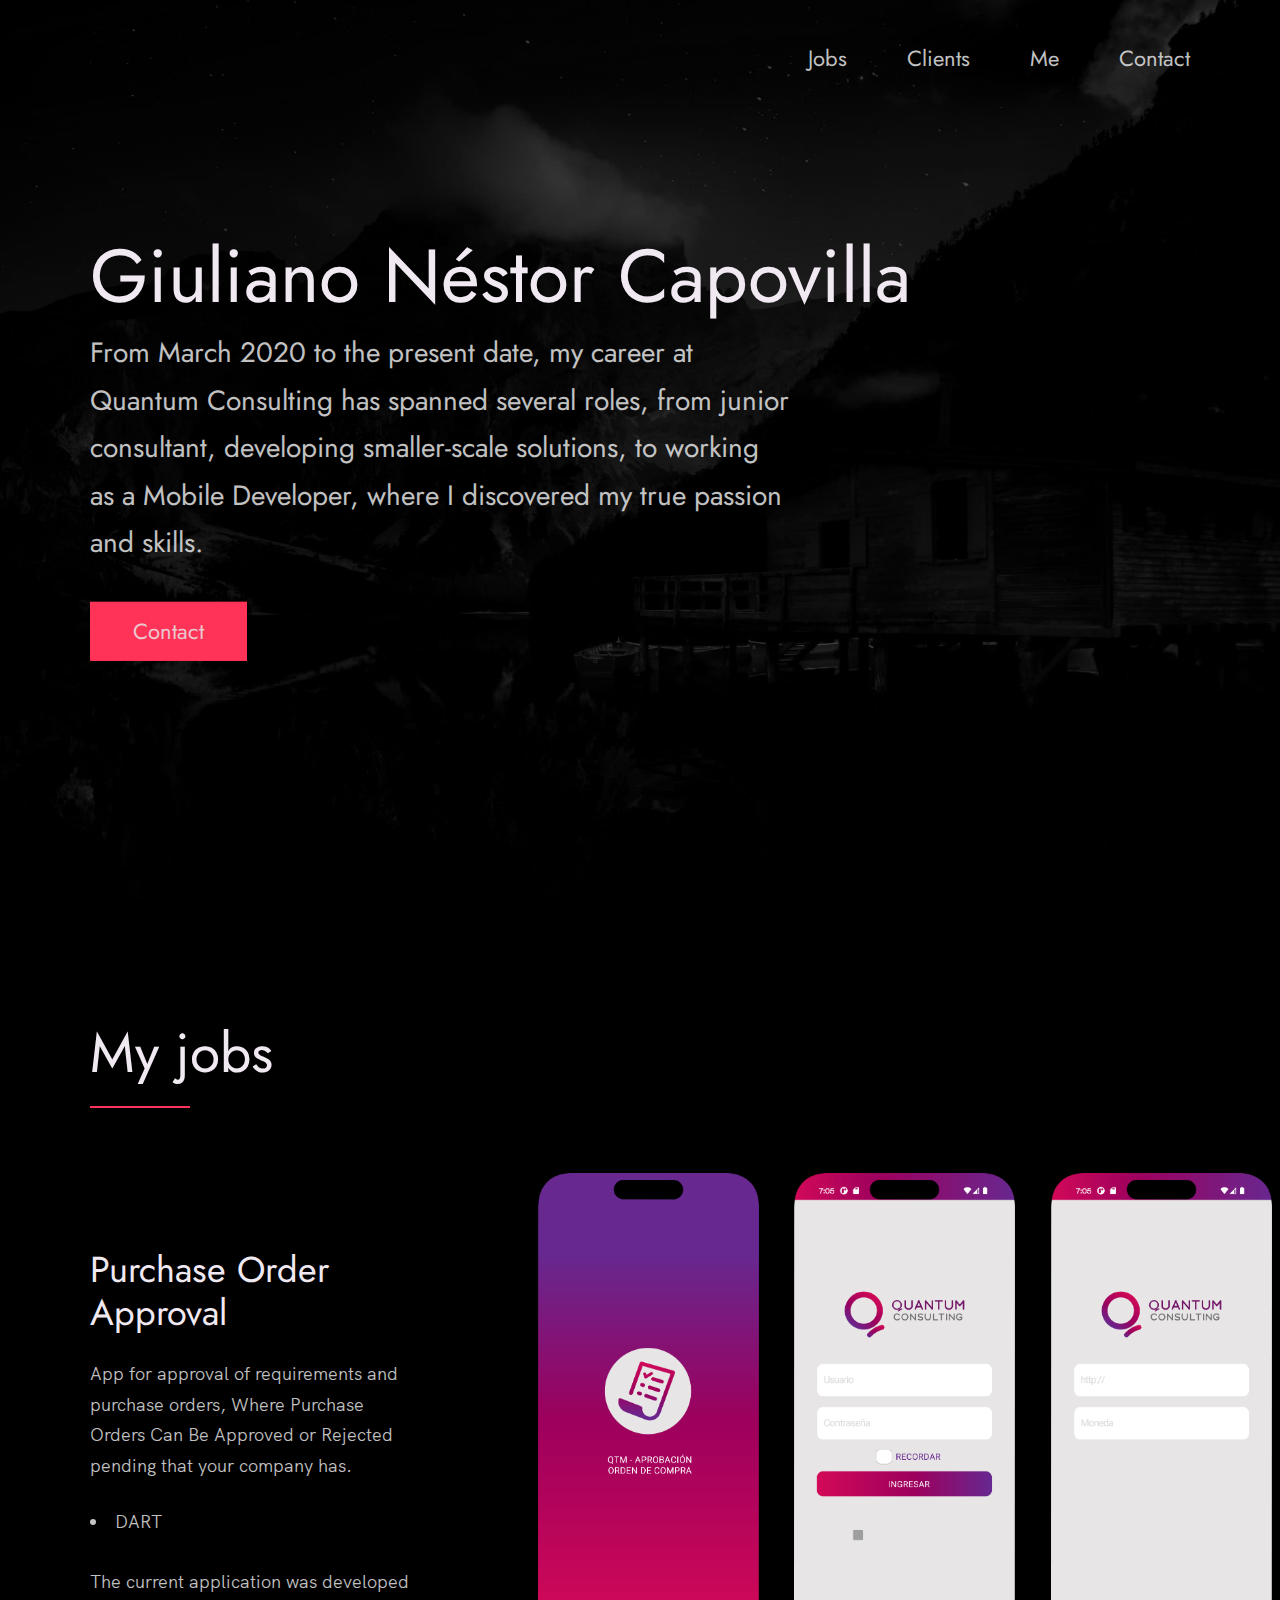
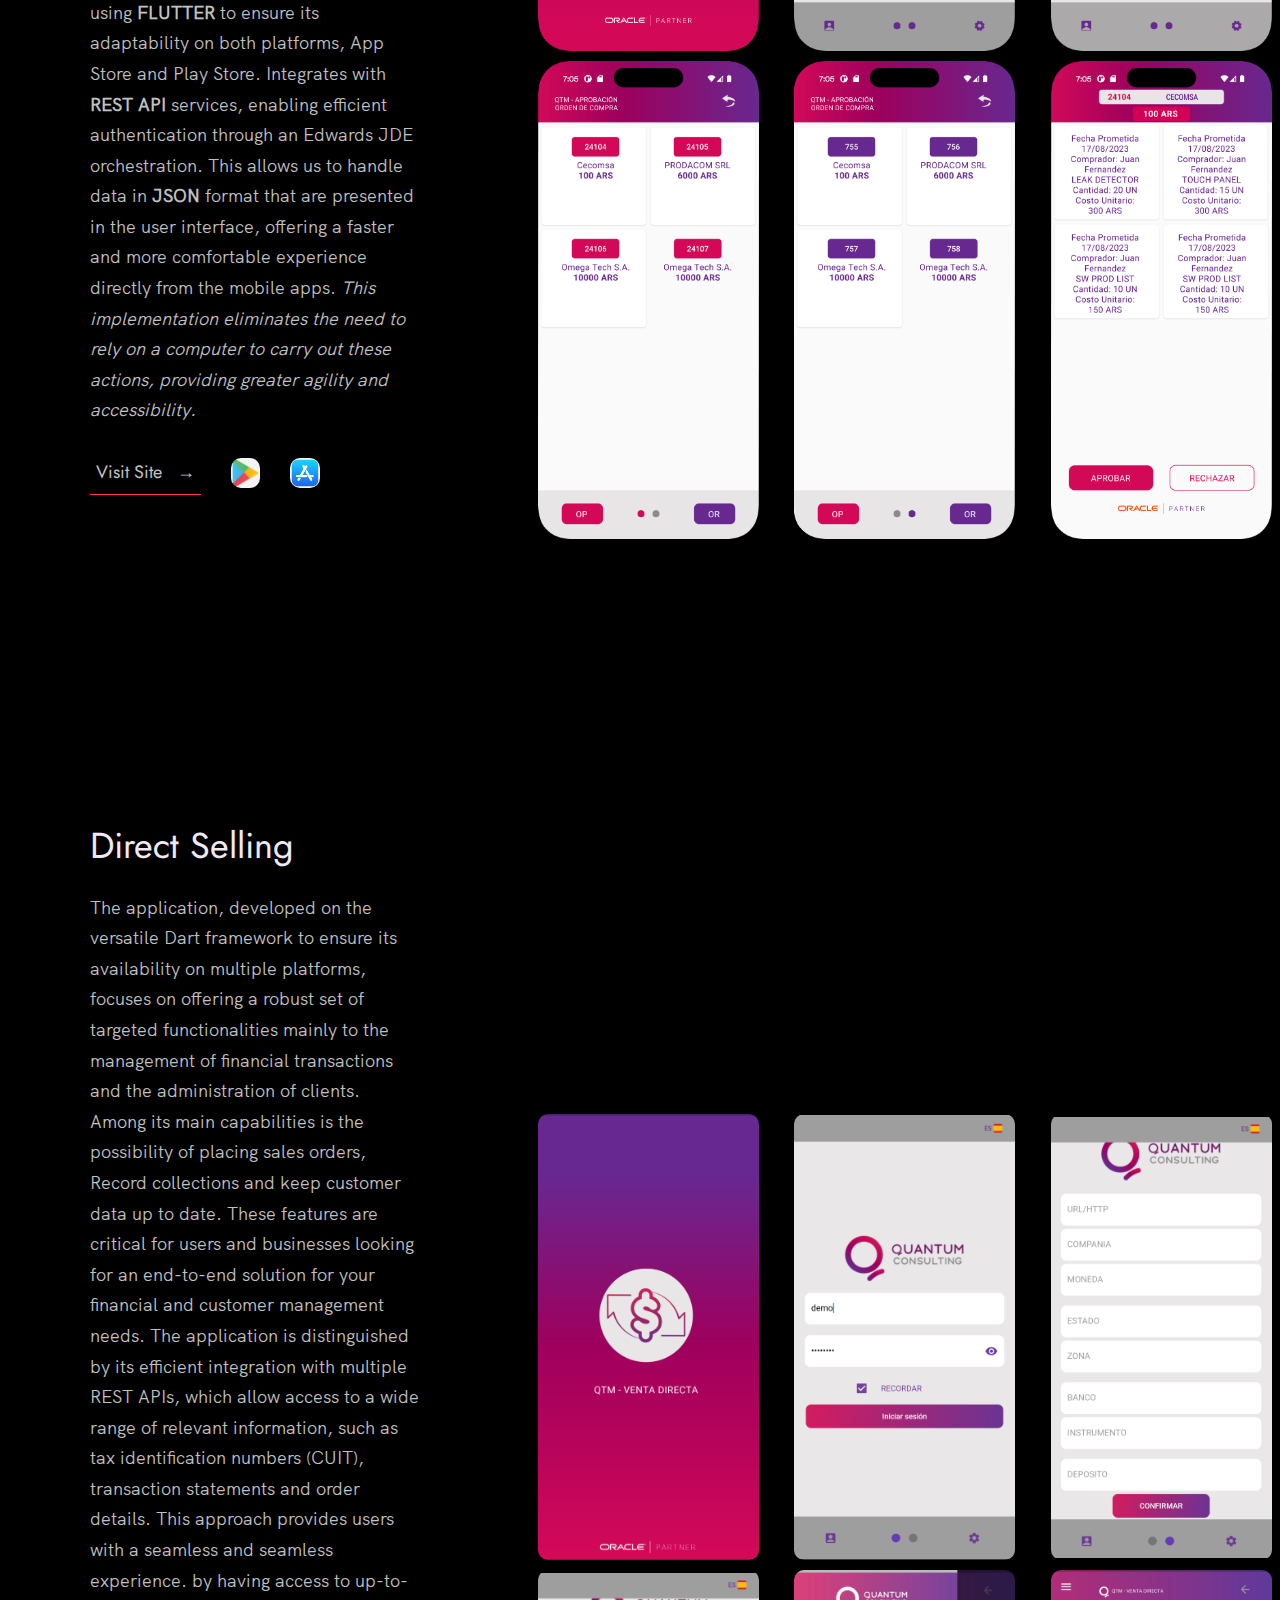
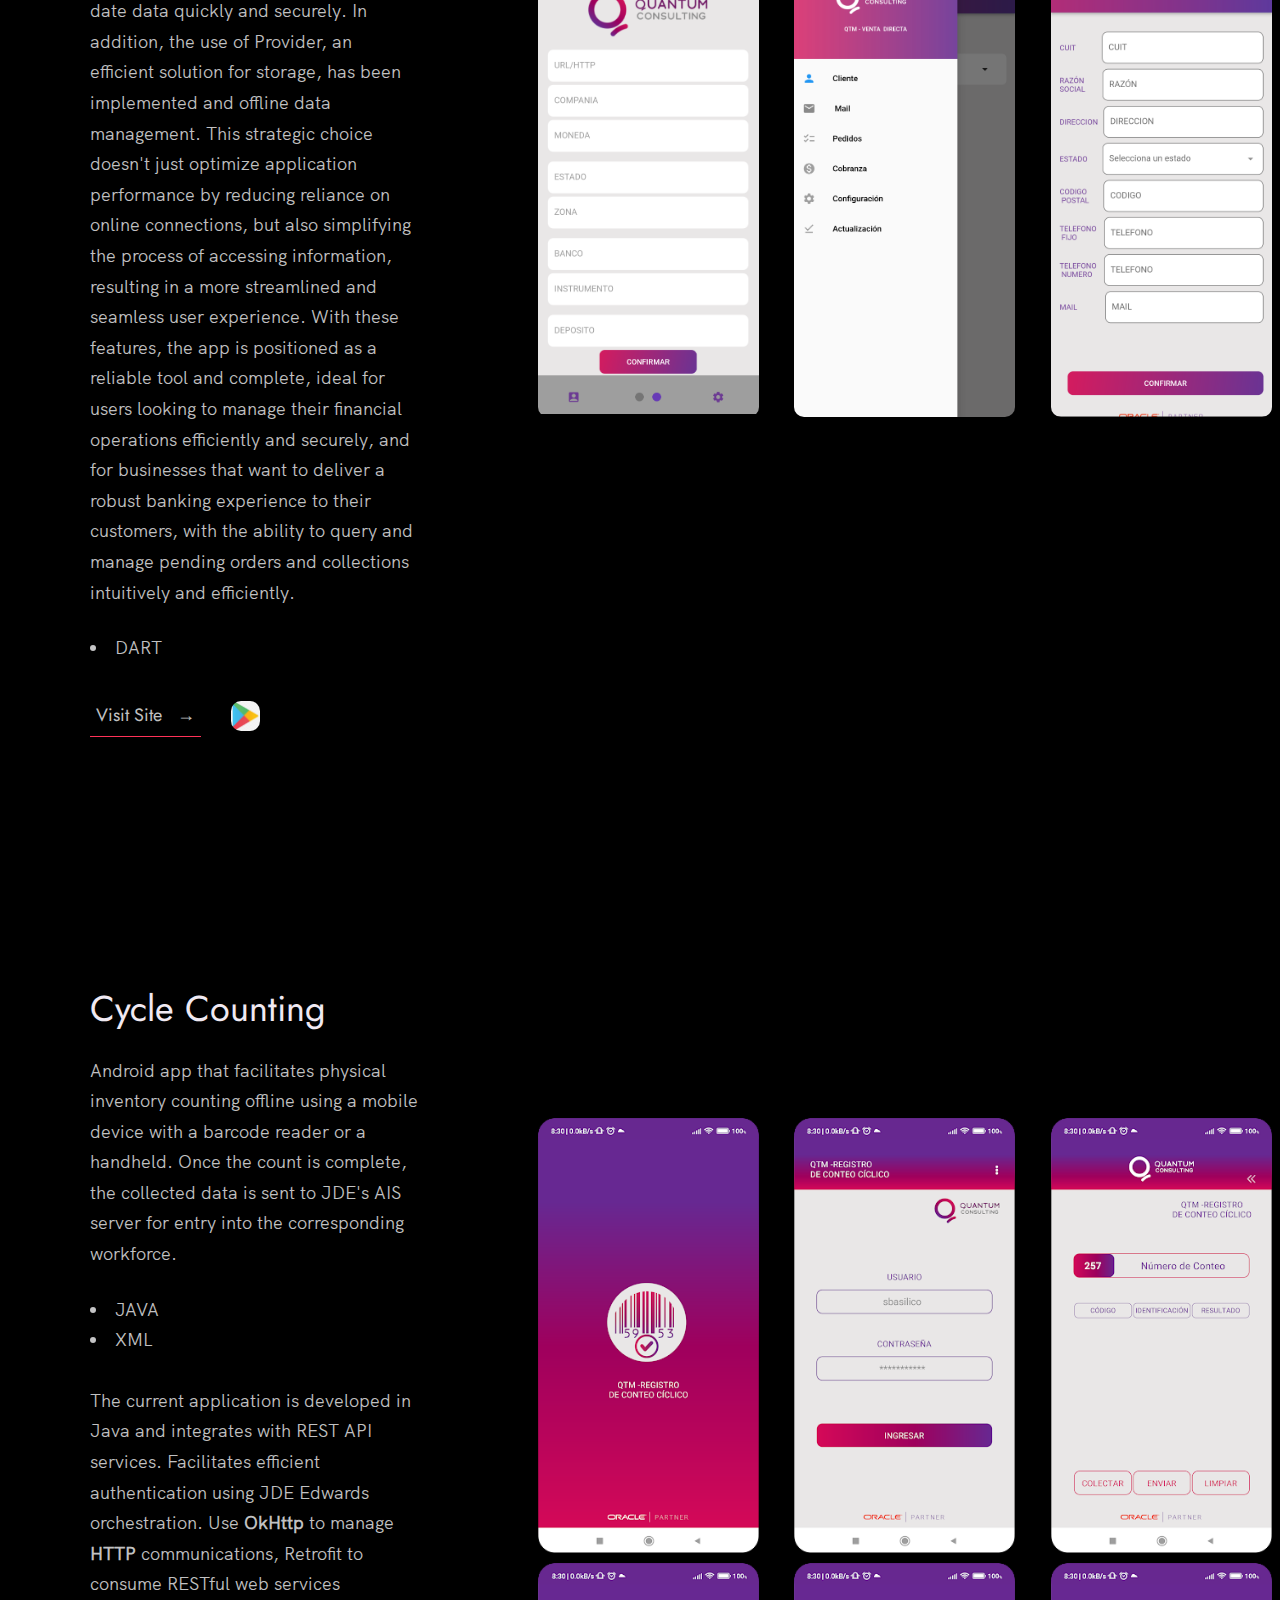
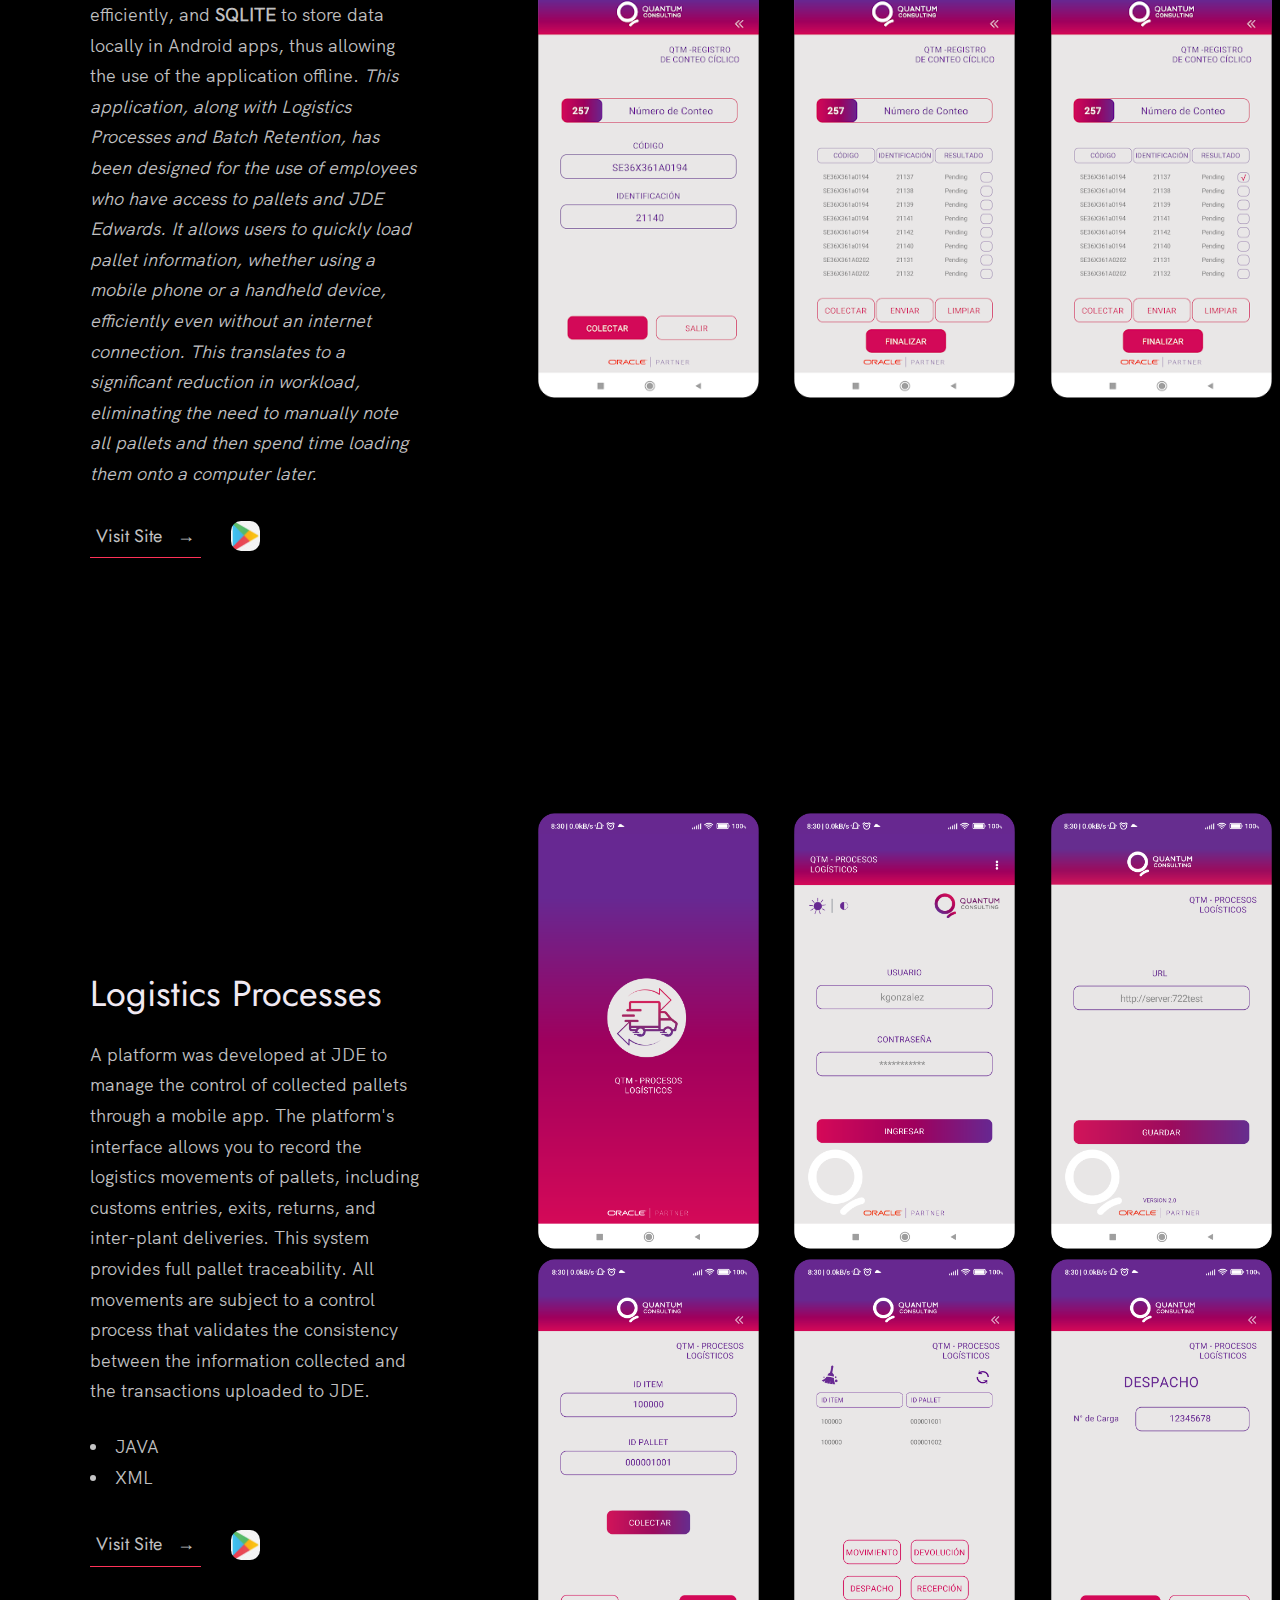
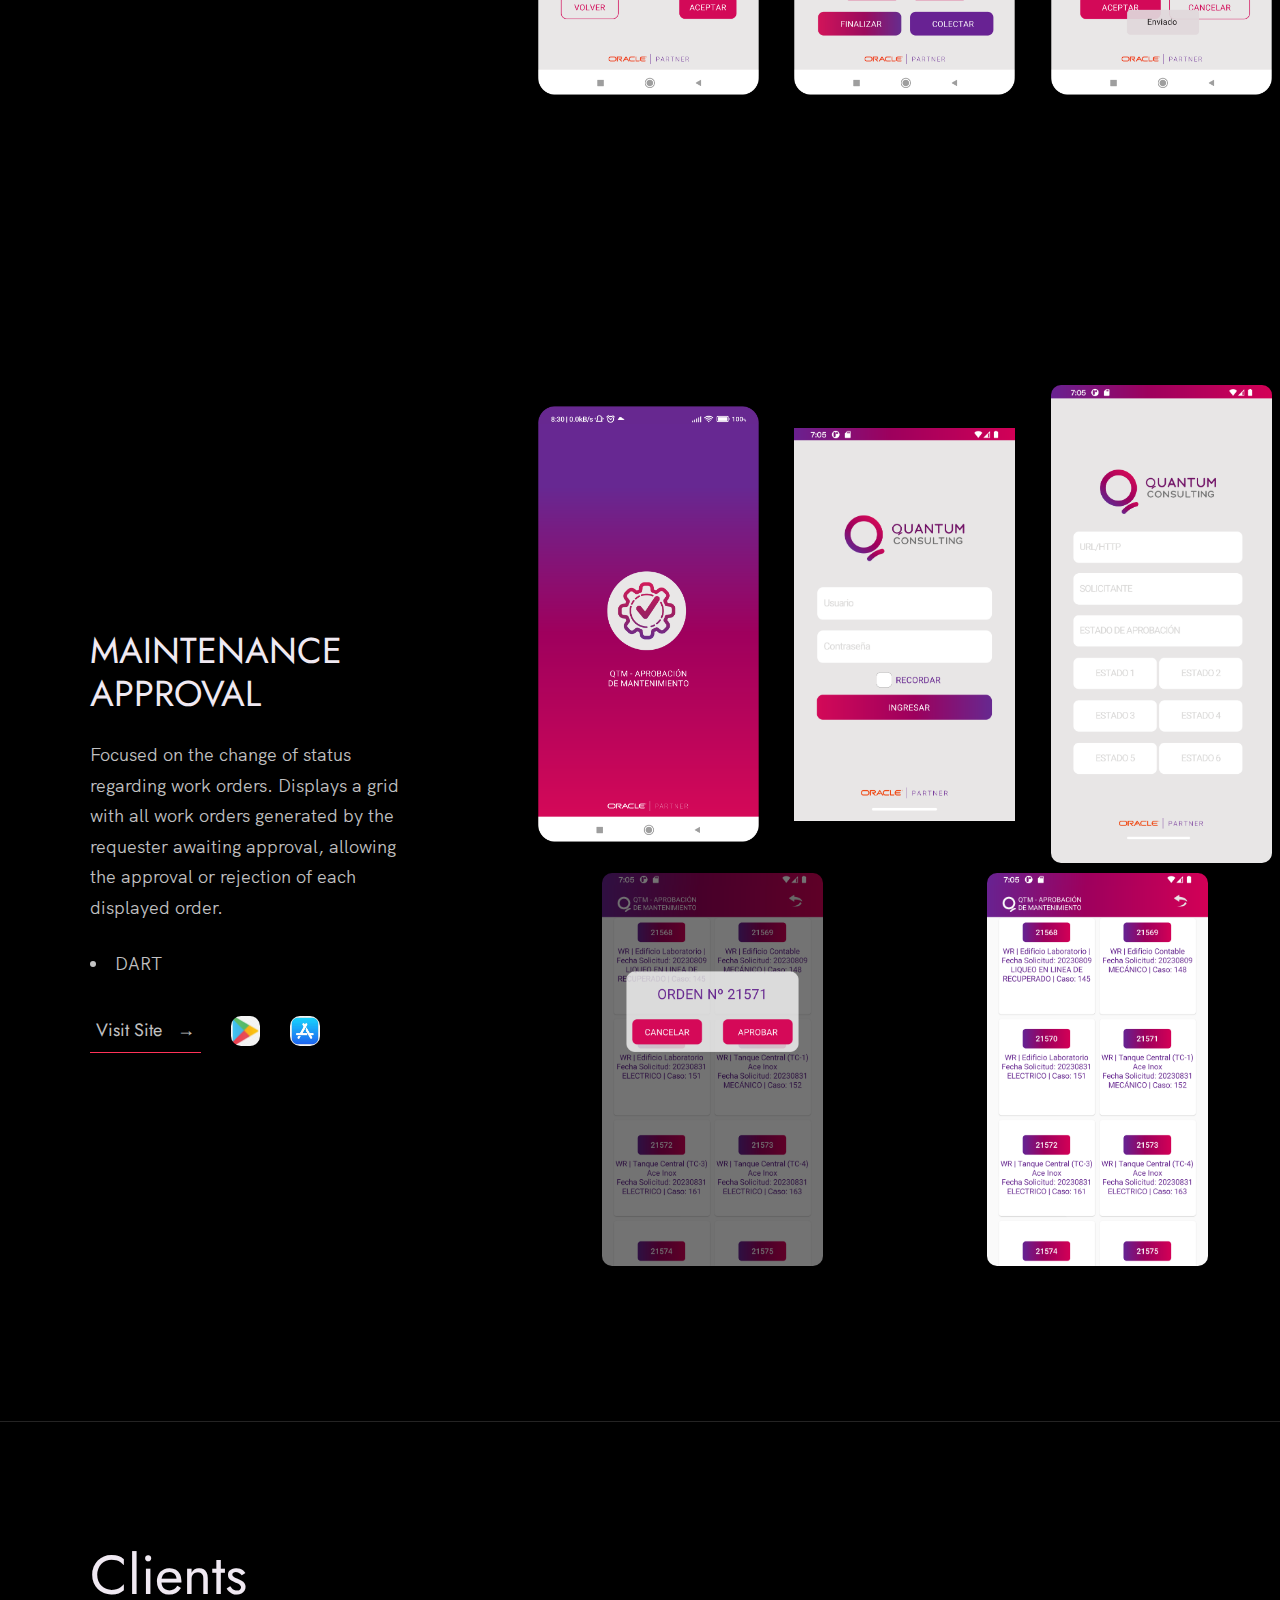
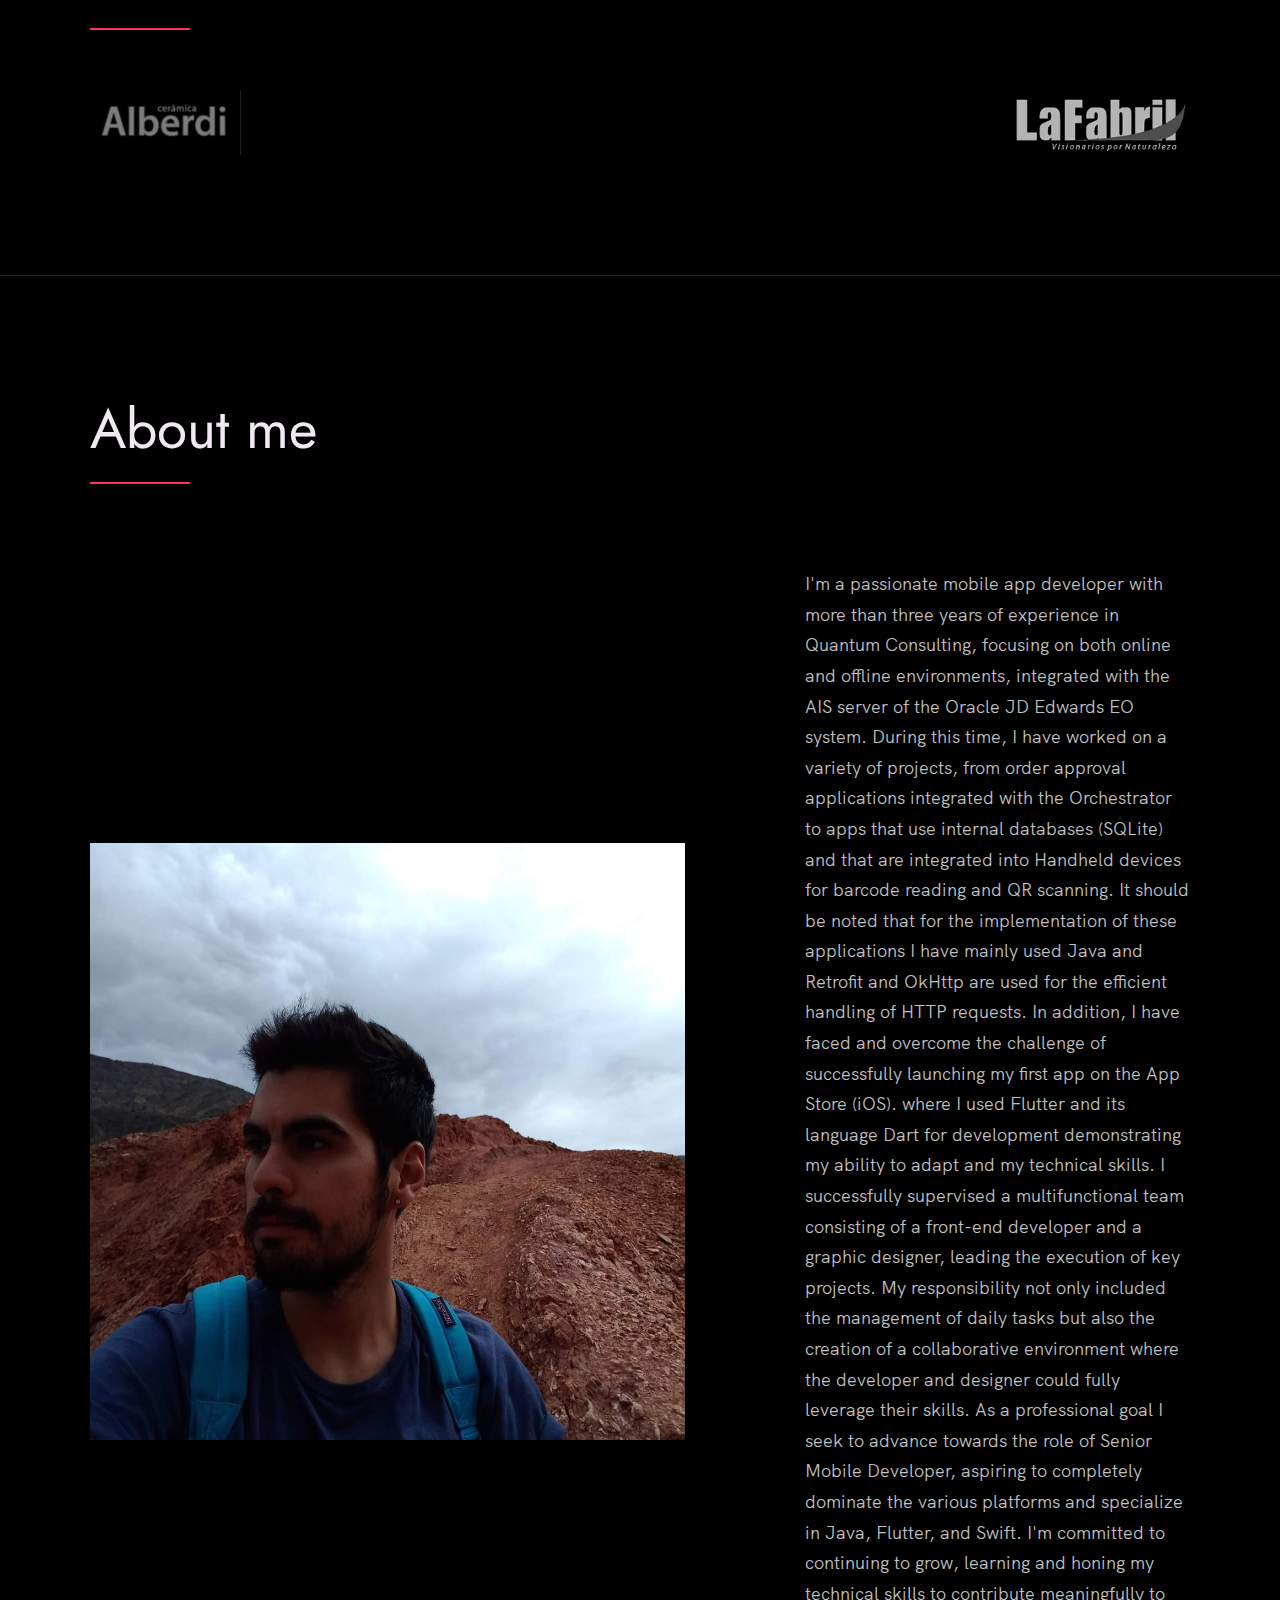
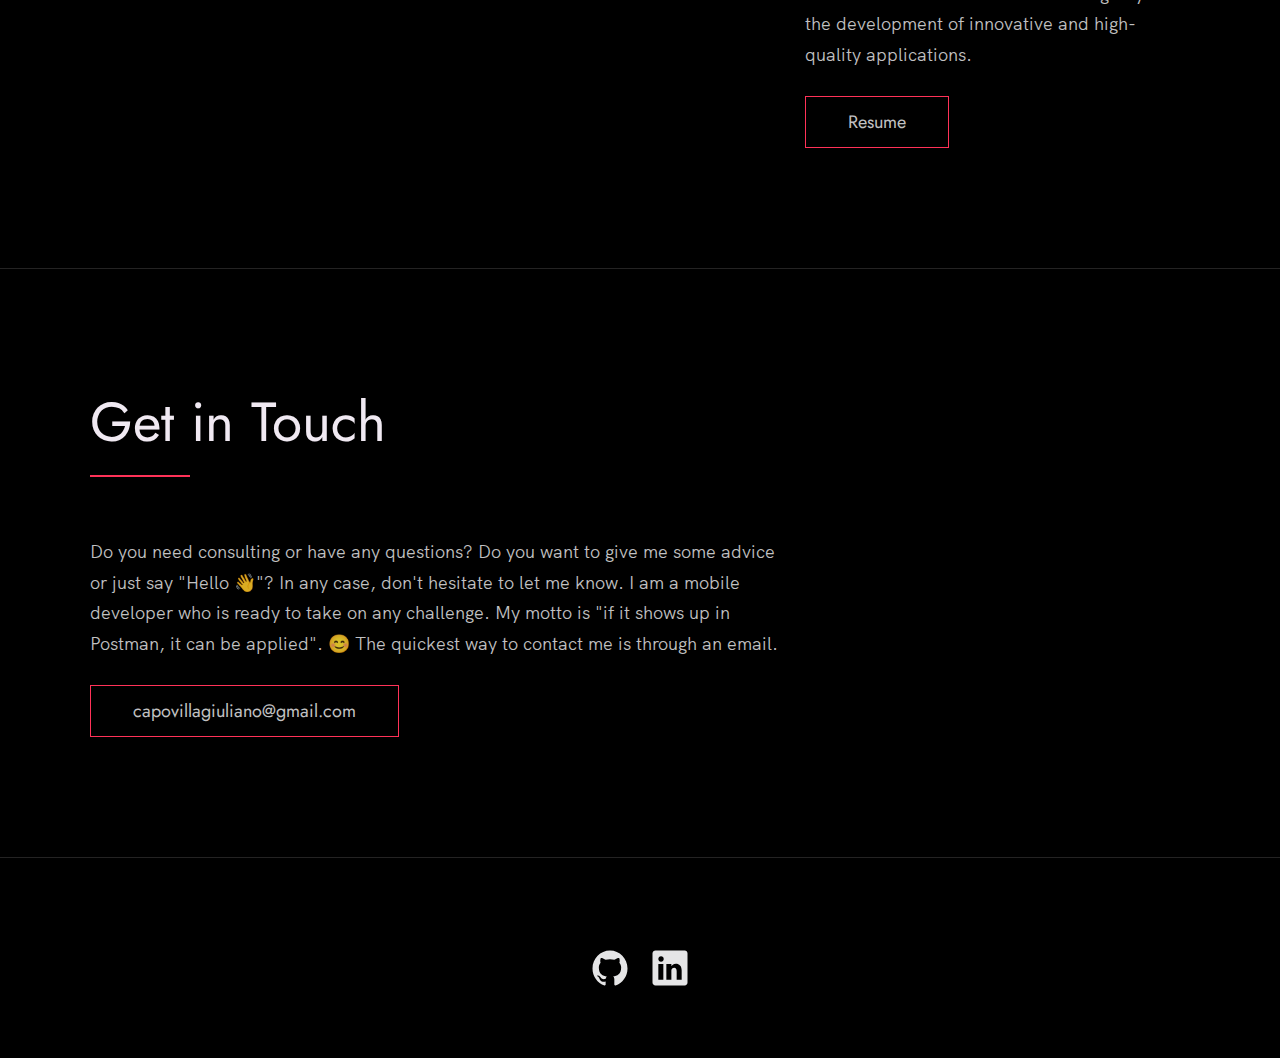
==== commit 44f3d450: "img" ====
--- a/indexEn.html
+++ b/indexEn.html
@@ -111,9 +111,65 @@
                 <img src="./images/Pantalla-06.png" class="work__image" alt="Project 1" />
               </div>
             </div>
+          </div>
+
+          <div class="work__box">
+            <div class="work__text">
+              <h3>Direct Selling</h3>
+              <p>
+                The application, developed on the versatile Dart framework
+                 to ensure its availability on multiple platforms,
+                 focuses on offering a robust set of targeted functionalities
+                 mainly to the management of financial transactions and the administration of clients.
+                 Among its main capabilities is the possibility of placing sales orders,
+                 Record collections and keep customer data up to date.
+                These features are critical for users and businesses looking for an end-to-end solution
+                 for your financial and customer management needs.
+                 The application is distinguished by its efficient integration with multiple REST APIs,
+                 which allow access to a wide range of relevant information,
+                 such as tax identification numbers (CUIT), transaction statements
+                 and order details. This approach provides users with a seamless and seamless experience.
+                 by having access to up-to-date data quickly and securely.
+                 In addition, the use of Provider, an efficient solution for storage, has been implemented 
+                and offline data management. This strategic choice doesn't just optimize application performance
+                by reducing reliance on online connections, but also simplifying the process of accessing information,
+                resulting in a more streamlined and seamless user experience.
+                
+                With these features, the app is positioned as a reliable tool 
+                and complete, ideal for users looking to manage their financial operations efficiently and securely,
+                and for businesses that want to deliver a robust banking experience to their customers, with the ability to query 
+                and manage pending orders and collections intuitively and efficiently.
+                
+              </p>
+              <ul class="work__list">
+                <li>DART</li>
+              </ul>
+
+              <div class="work__links">
+                <a href="#" class="link__text">
+                  Visit Site <span>&rarr;</span>
+                </a>
+                <a href="https://play.google.com/store/apps/details?id=com.quantum.mq10">
+                  <img src="./images/play.png" class="work__code" title="View Source Code" alt="GitHub">
+                </a>
+              </div>
+            </div>
+            <div class="work__image-container">
+              <div class="work__image-box">
+                <img src="./images/vta1.png" class="work__image" alt="Project 1" />
+                <img src="./images/vta2.png" class="work__image" alt="Project 1" />
+                <img src="./images/vta3.png" class="work__image" alt="Project 1" />
+                </div>
             
-            
-          </div>
+              <div class="work__image-box">
+                <img src="./images/vta3.png" class="work__image" alt="Project 1" />
+                <img src="./images/vta4.png" class="work__image" alt="Project 1" />
+                <img src="./images/vta6.png" class="work__image" alt="Project 1" />
+
+                </div>
+            </div>
+          </div>
+
 
           <div class="work__box">
             <div class="work__text">
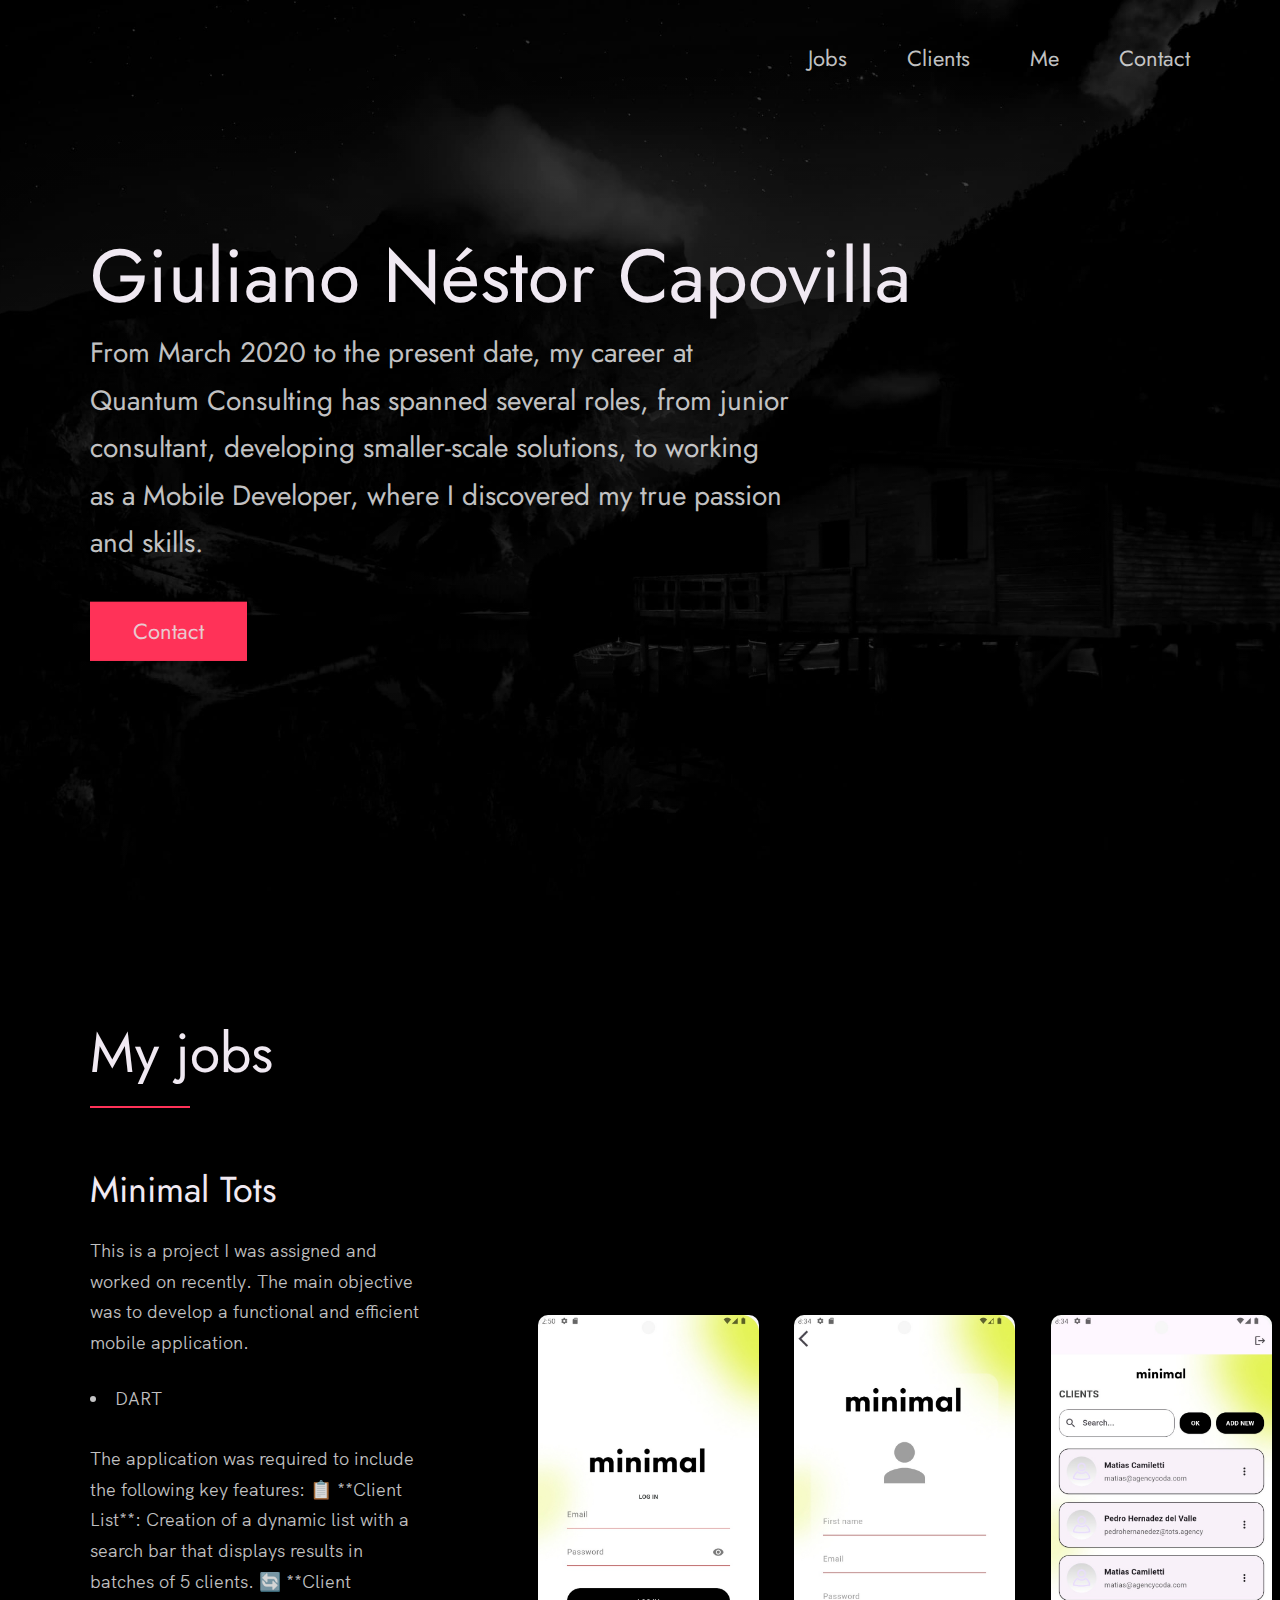
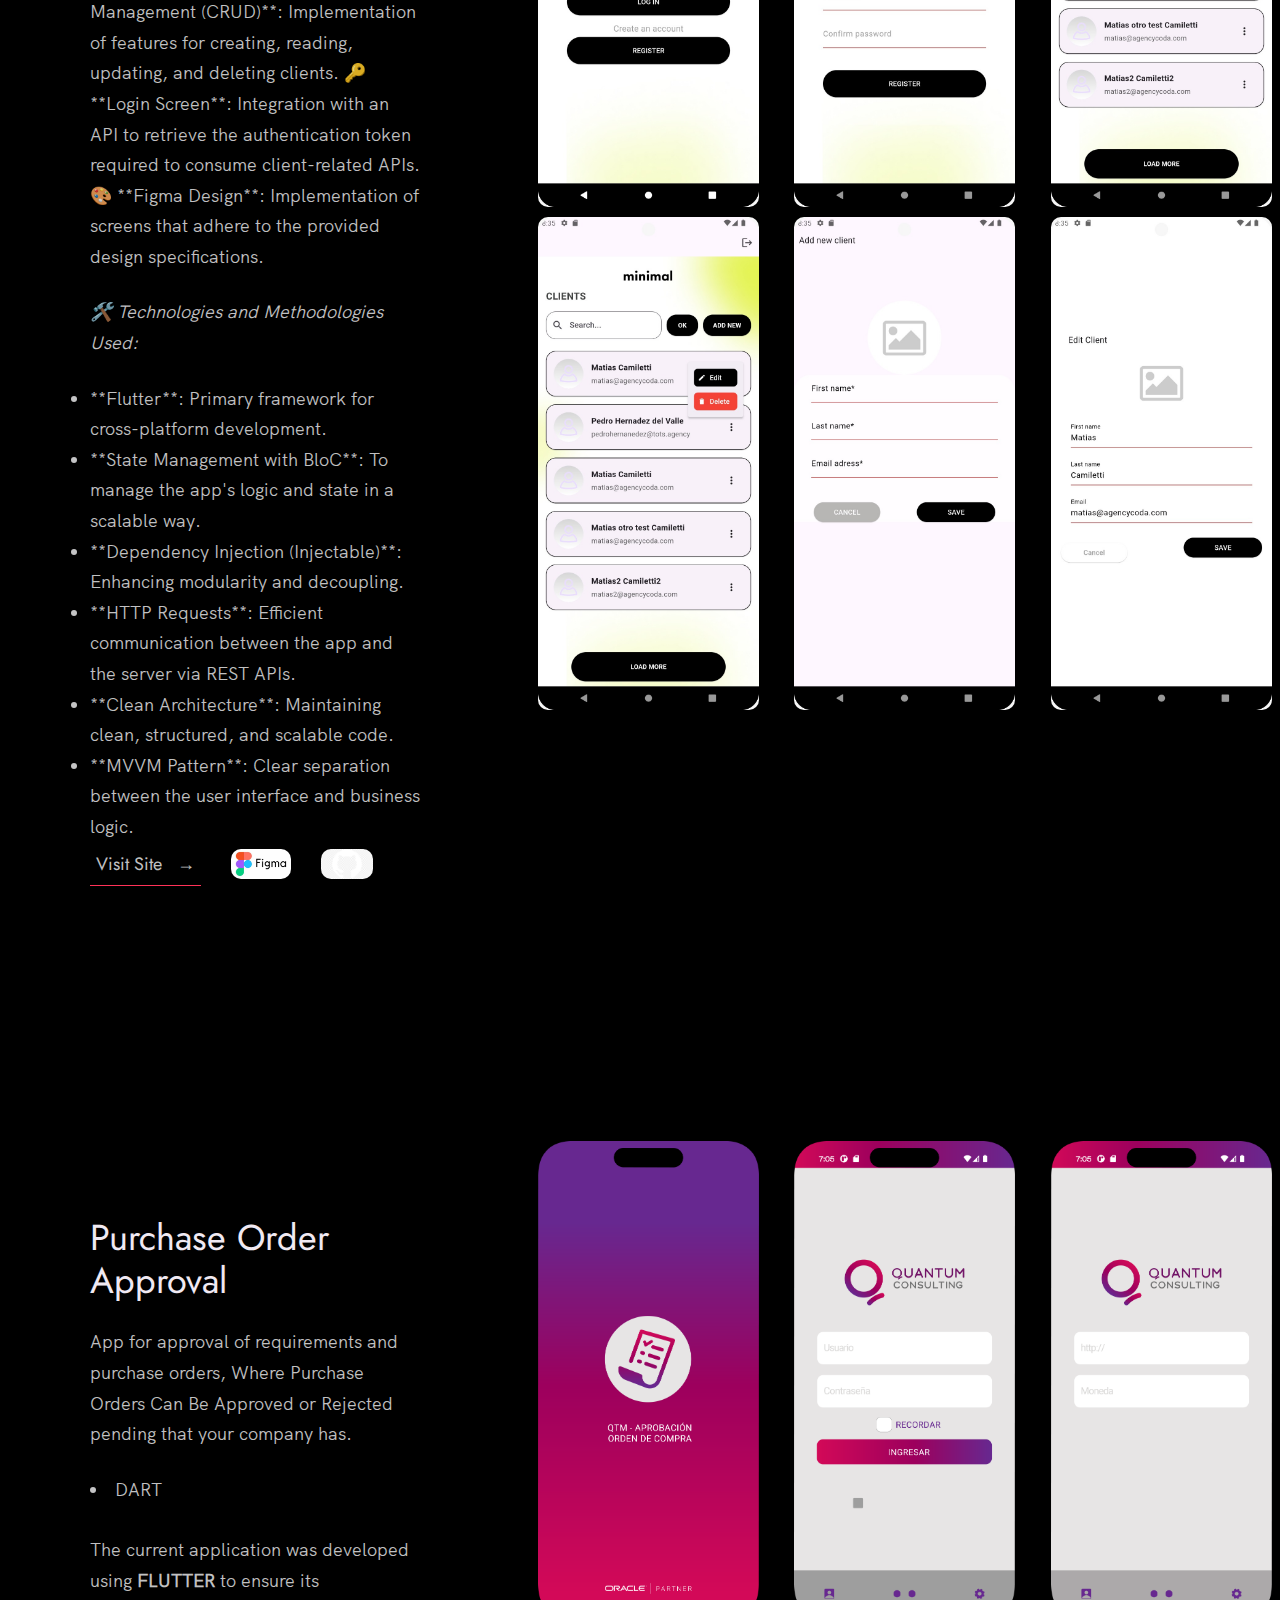
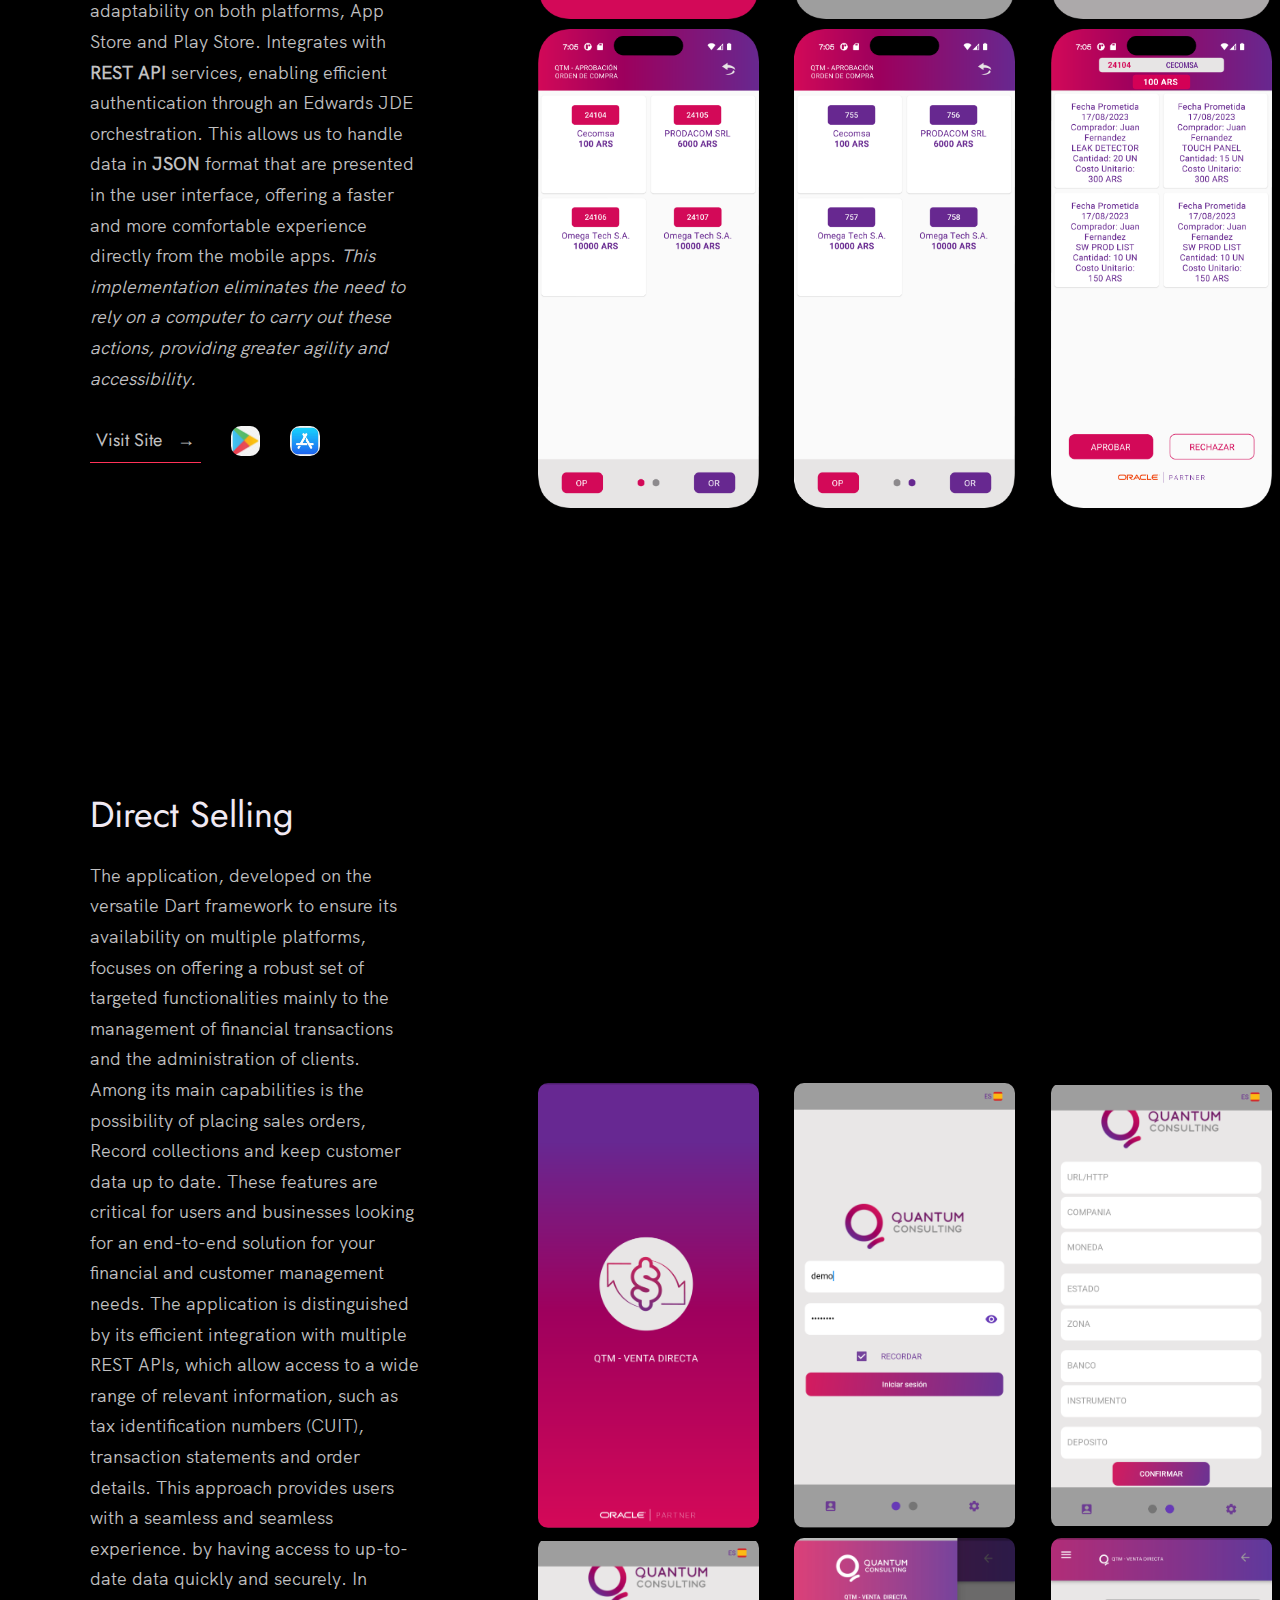
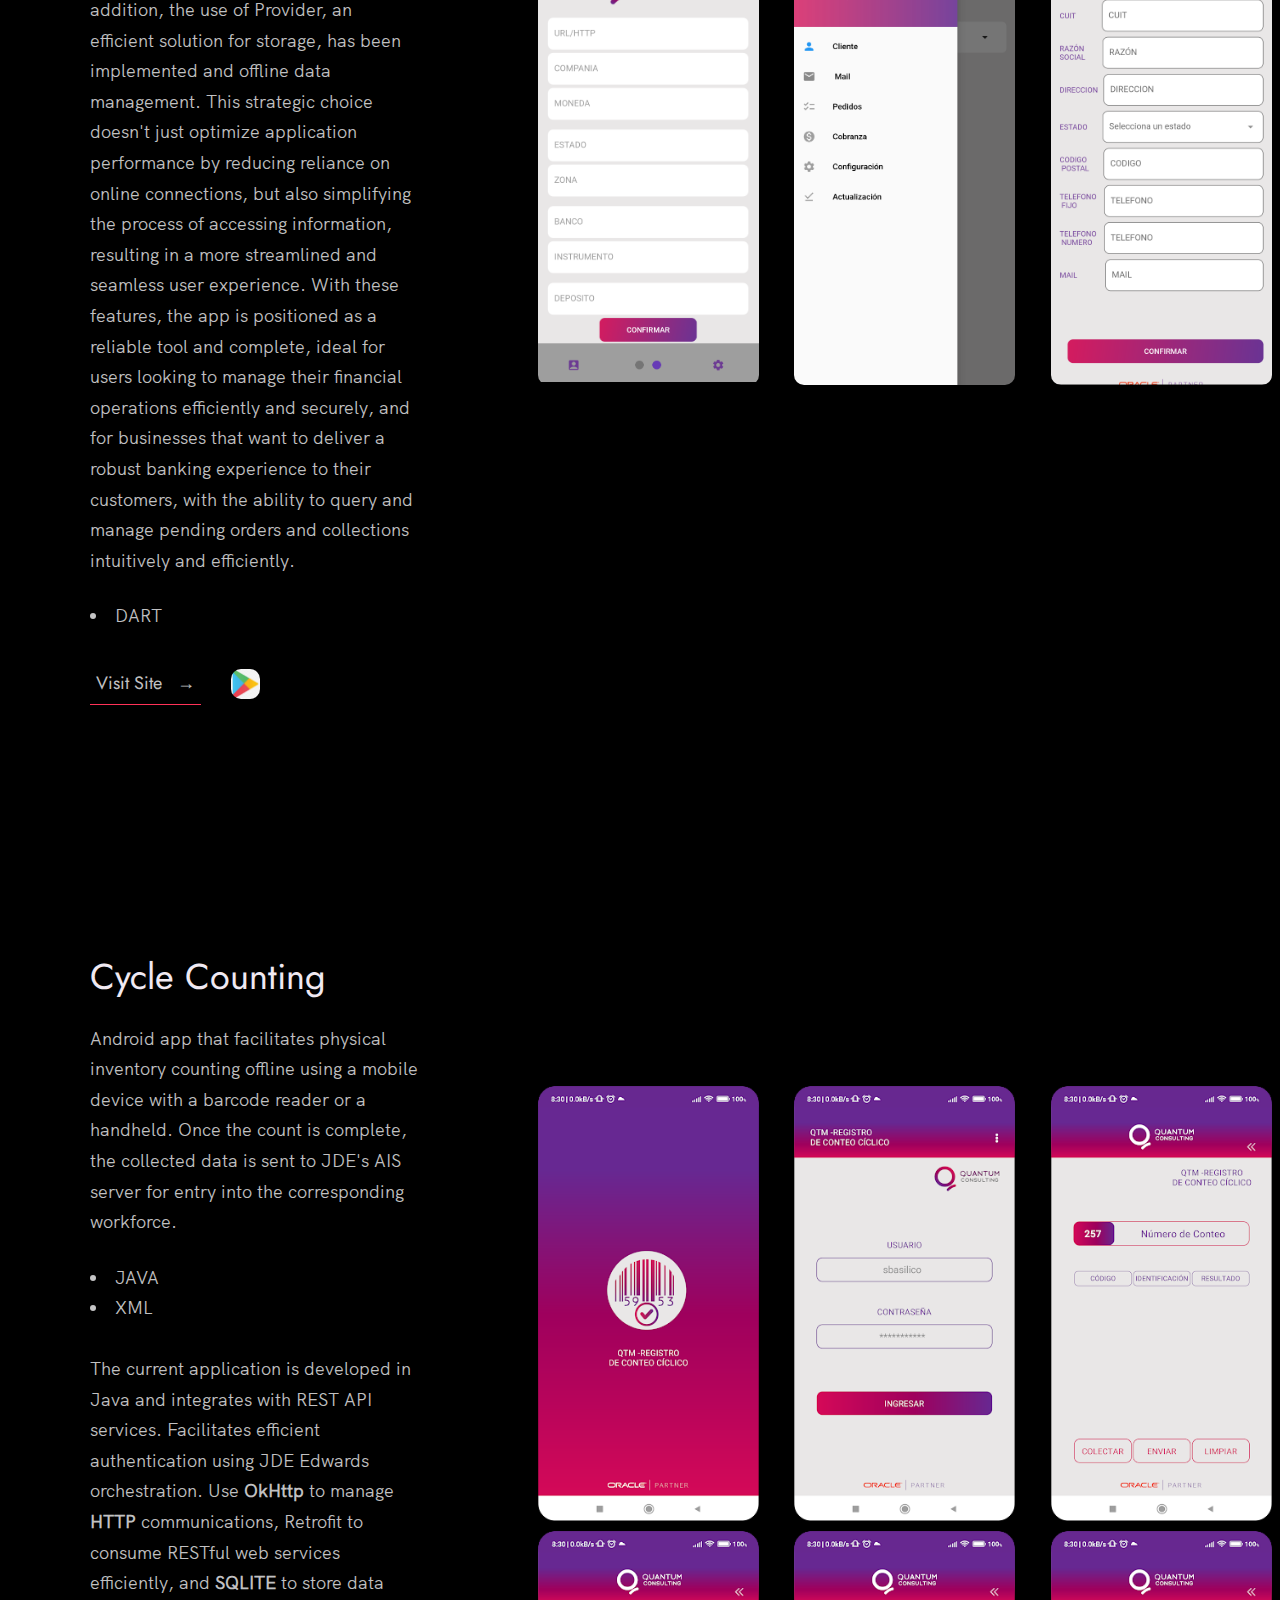
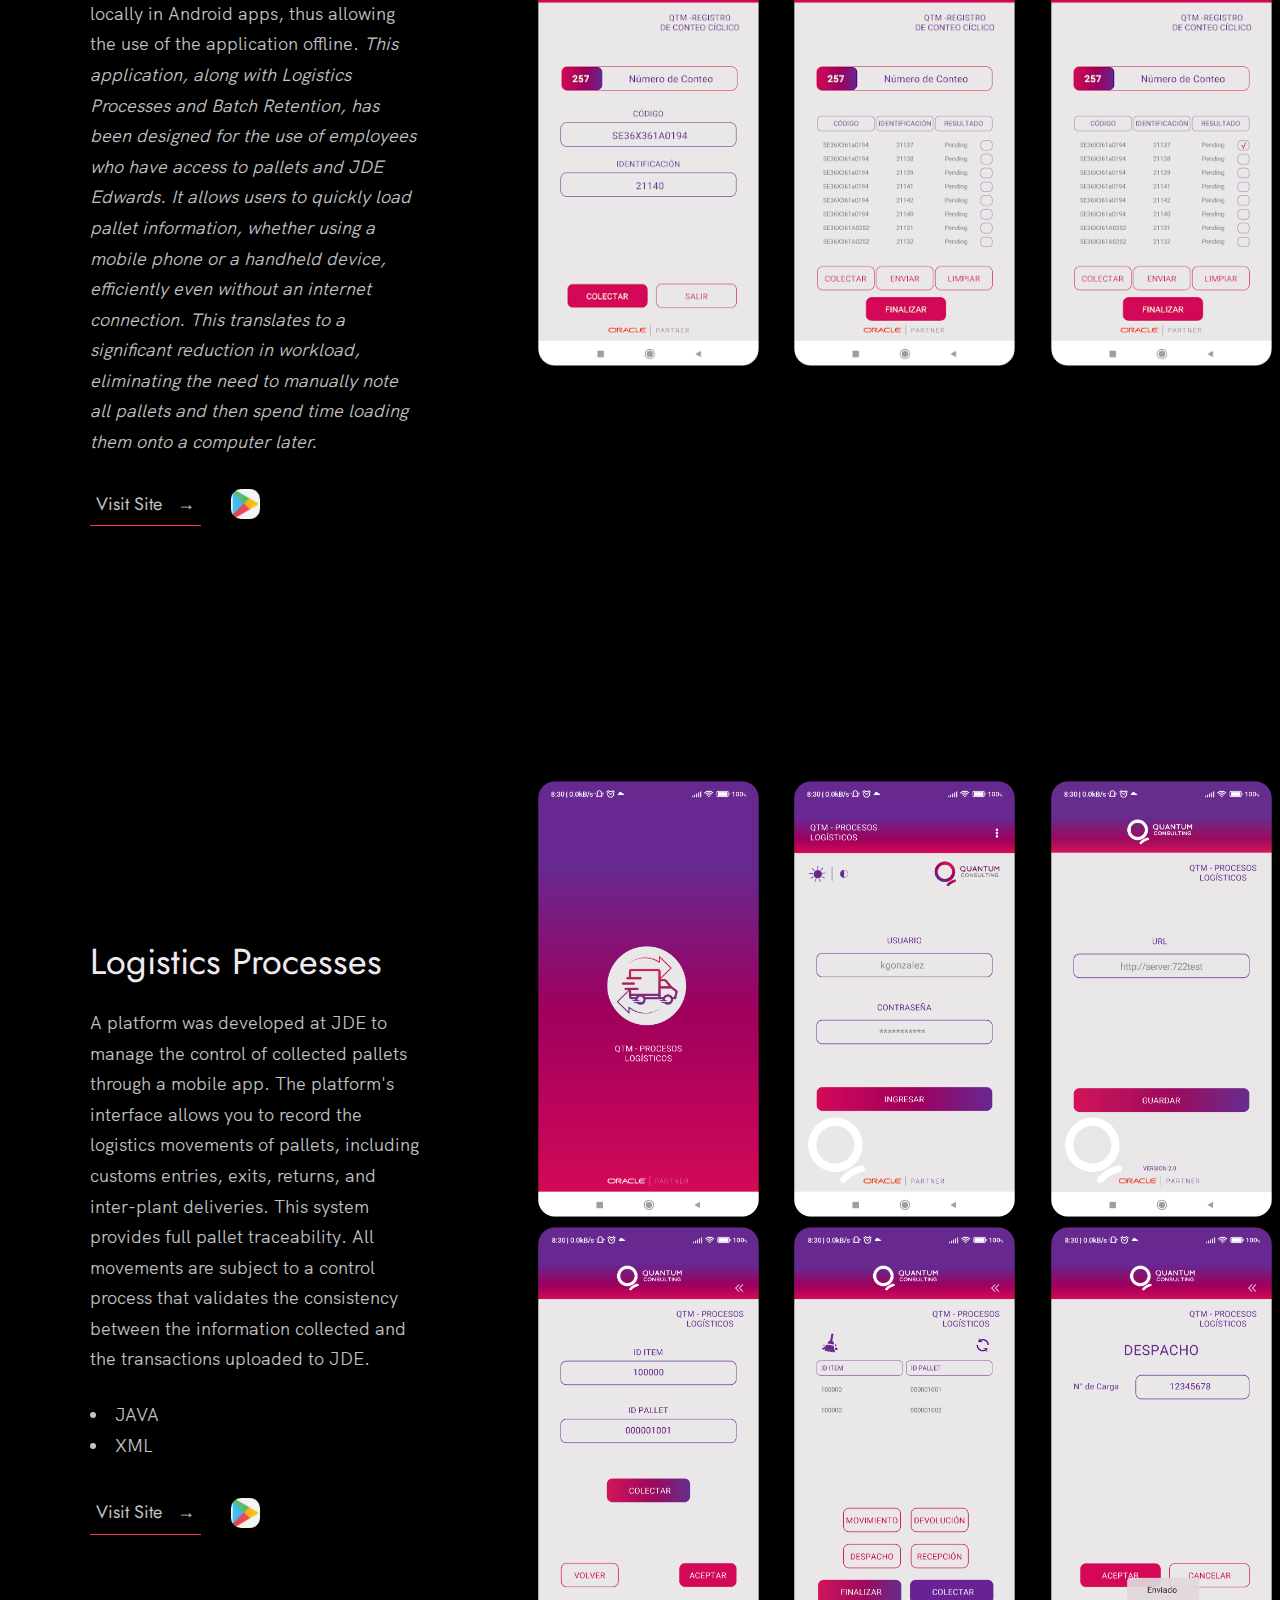
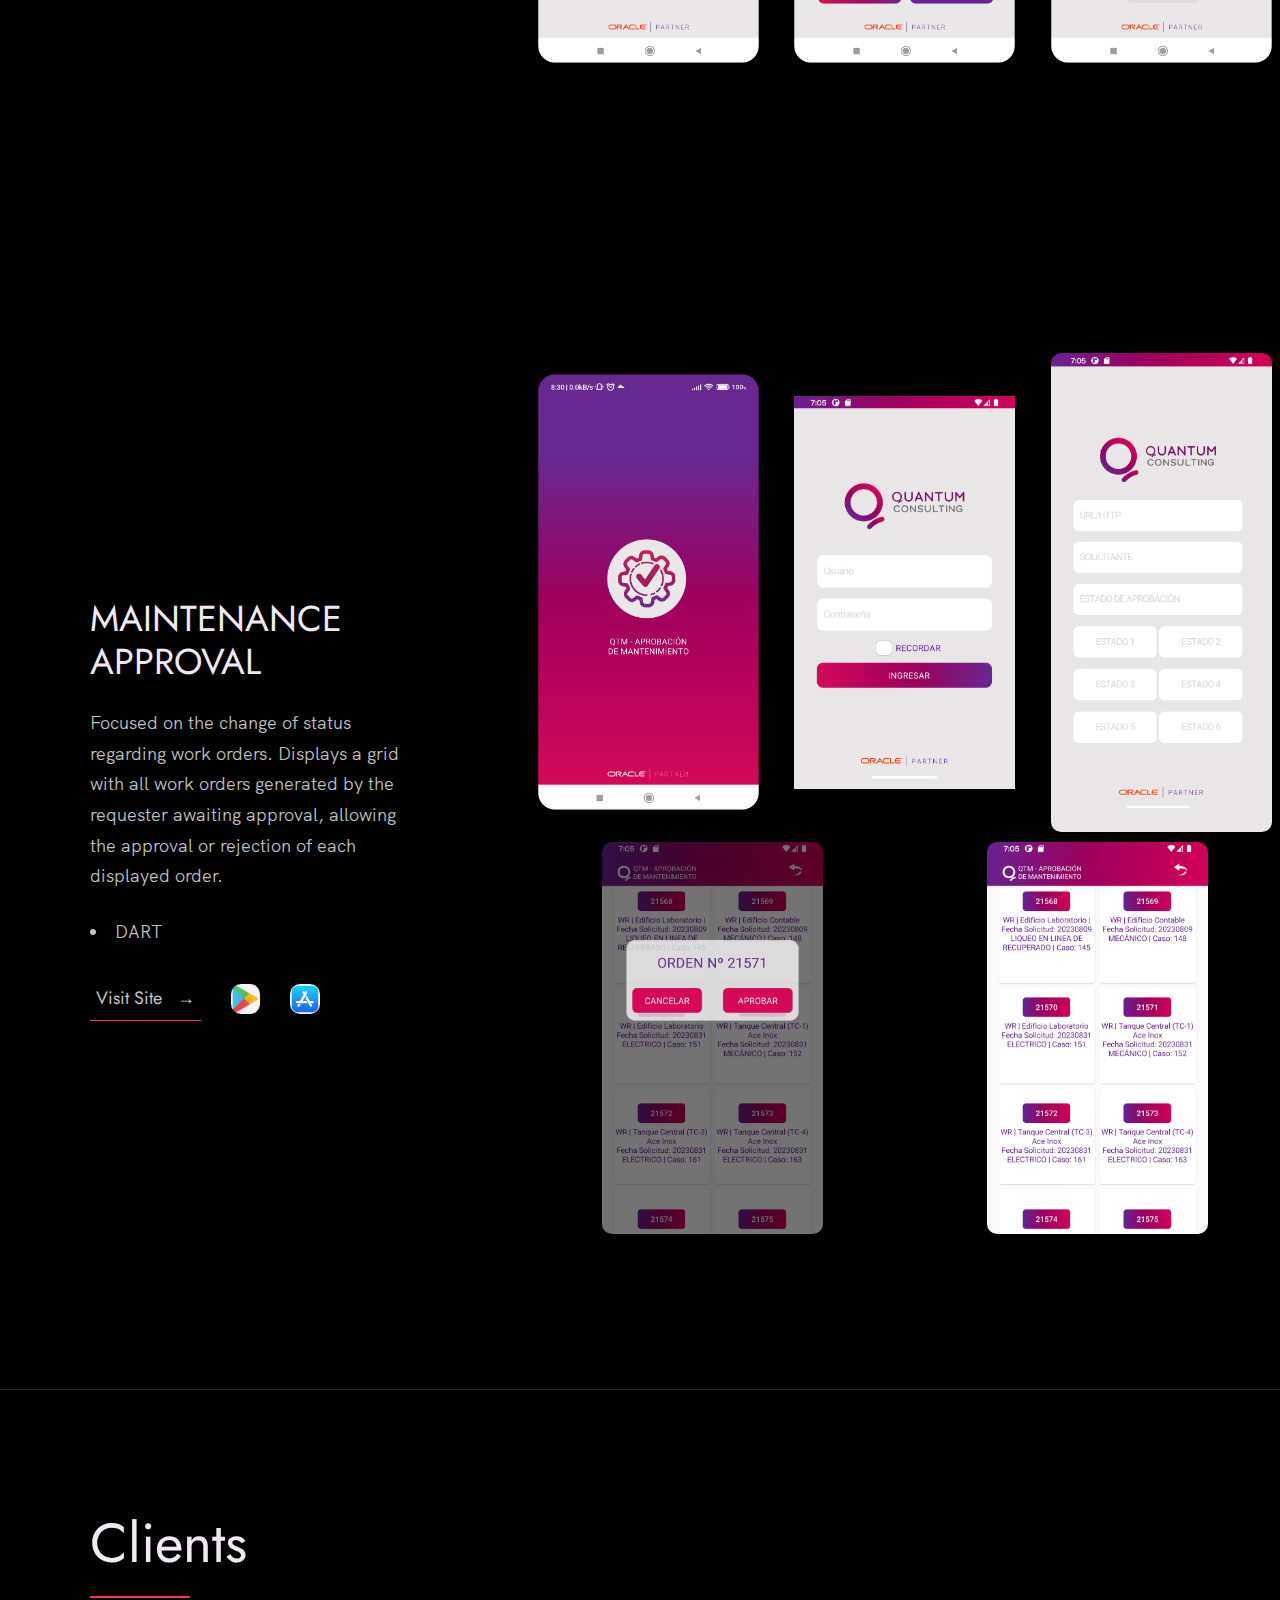
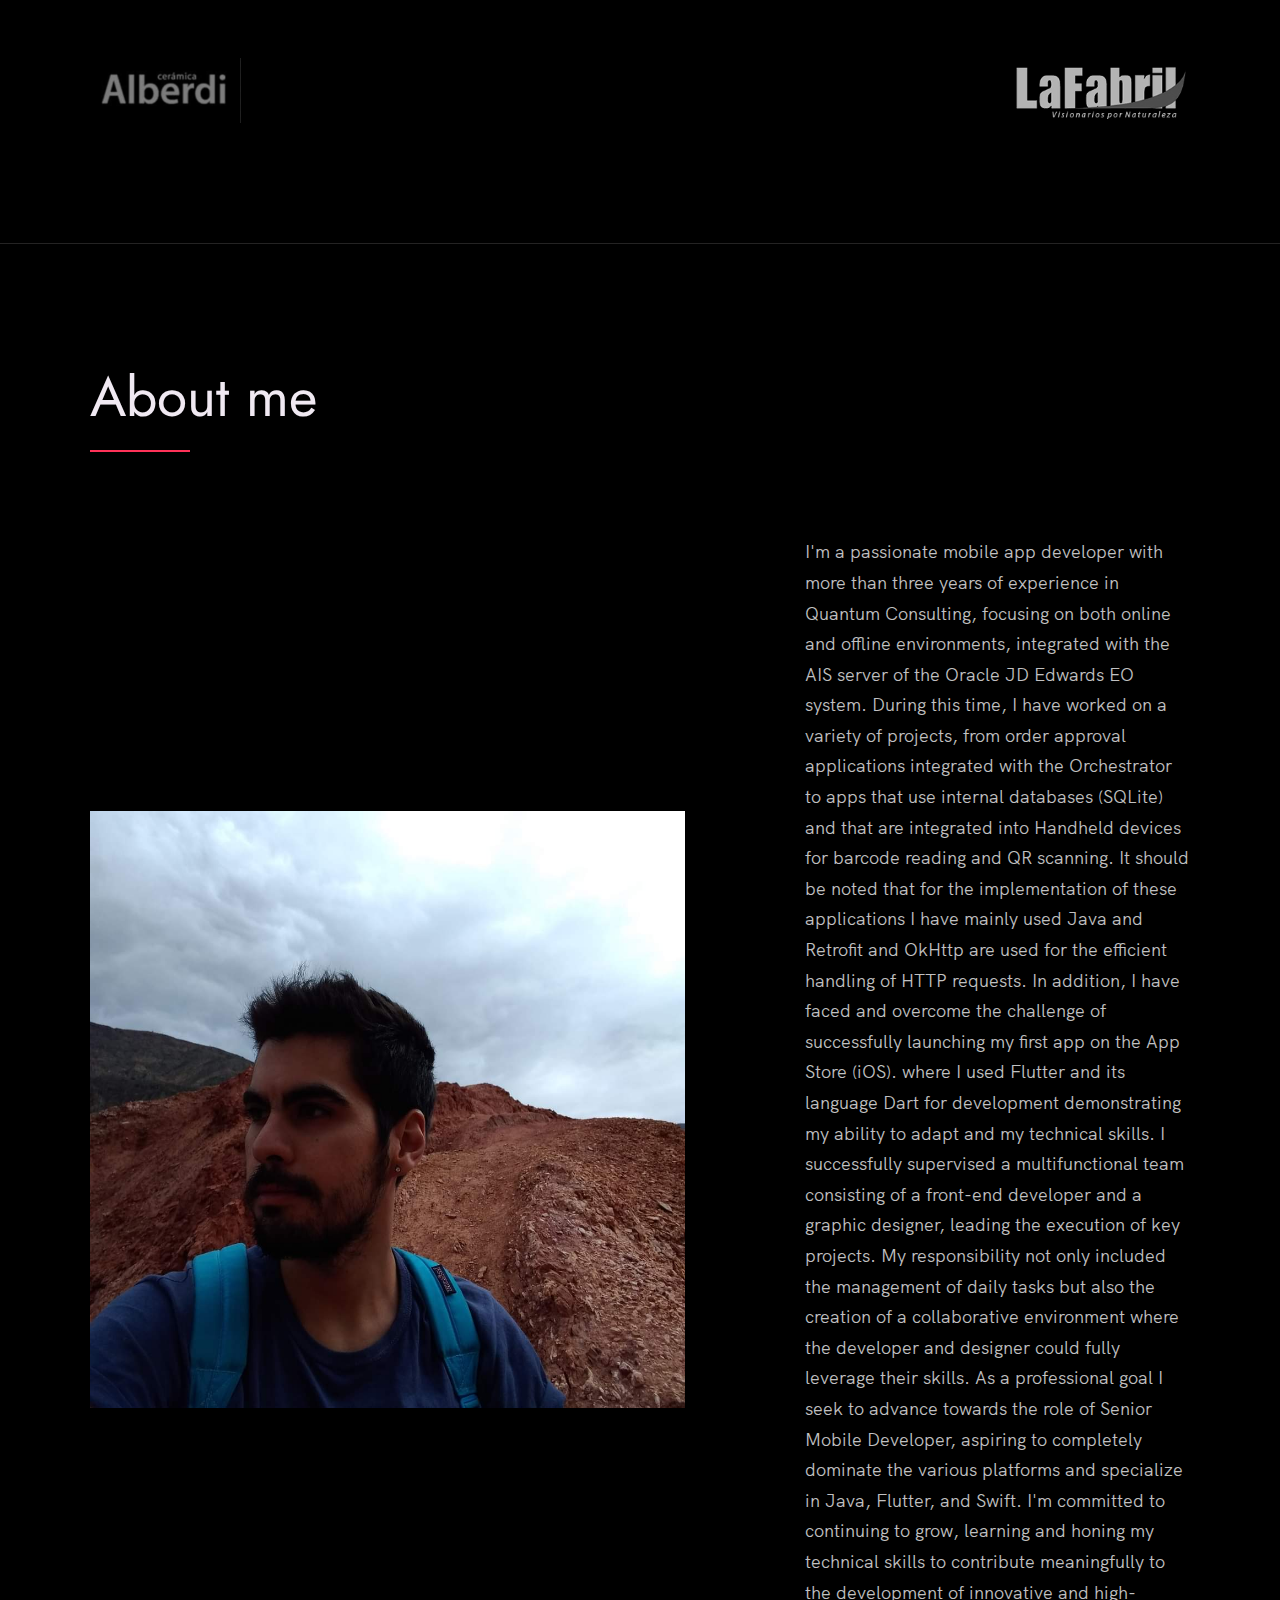
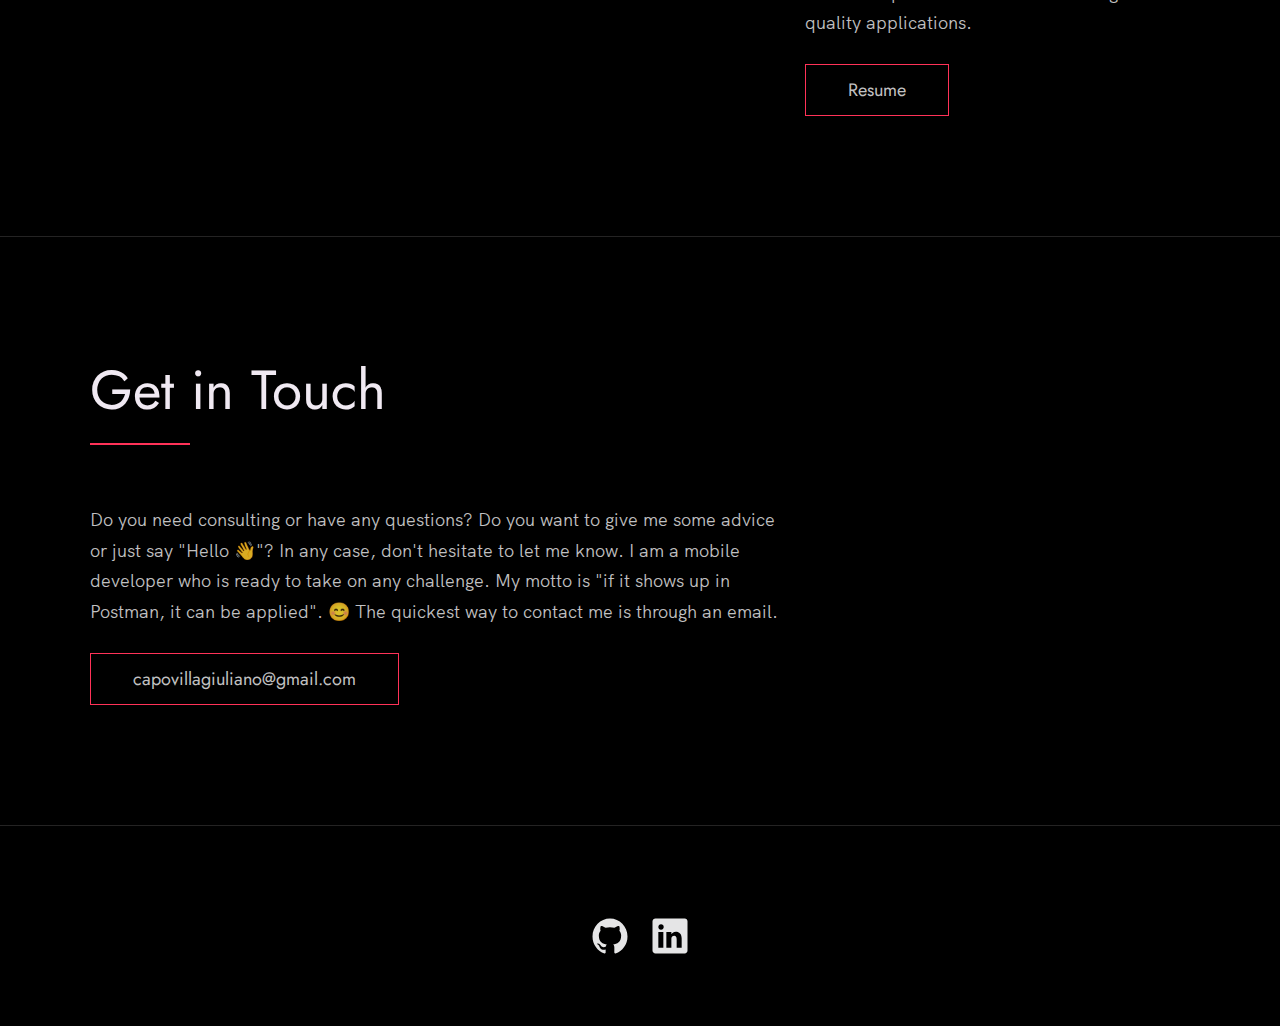
==== commit 4a8eaaf5: "english" ====
--- a/indexEn.html
+++ b/indexEn.html
@@ -63,6 +63,64 @@
 
           <!-- Each div with the work__box class is a project. -->
 
+          <div class="work__box">
+            <div class="work__text">
+              <h3>Minimal Tots</h3>
+              <p>
+                This is a project I was assigned and worked on recently.  
+                The main objective was to develop a functional and efficient mobile application.
+              </p>
+              <ul class="work__list">
+                <li>DART</li>
+              </ul>
+              <p>
+                The application was required to include the following key features:  
+                
+                📋 **Client List**: Creation of a dynamic list with a search bar that displays results in batches of 5 clients.  
+                
+                🔄 **Client Management (CRUD)**: Implementation of features for creating, reading, updating, and deleting clients.  
+                
+                🔑 **Login Screen**: Integration with an API to retrieve the authentication token required to consume client-related APIs.  
+                
+                🎨 **Figma Design**: Implementation of screens that adhere to the provided design specifications.  
+              </p>
+              <p>
+                <em>🛠️ Technologies and Methodologies Used:</em>
+              </p>
+              <ul>
+                <li>**Flutter**: Primary framework for cross-platform development.</li>
+                <li>**State Management with BloC**: To manage the app's logic and state in a scalable way.</li>
+                <li>**Dependency Injection (Injectable)**: Enhancing modularity and decoupling.</li>
+                <li>**HTTP Requests**: Efficient communication between the app and the server via REST APIs.</li>
+                <li>**Clean Architecture**: Maintaining clean, structured, and scalable code.</li>
+                <li>**MVVM Pattern**: Clear separation between the user interface and business logic.</li>
+              </ul>
+              <div class="work__links">
+                <a href="https://nisar.surge.sh" target="_blank" class="link__text">
+                  Visit Site <span>&rarr;</span>
+                </a>
+                <a href="https://www.figma.com/file/dzuzxssHPePHIJ75Y4U1Jk/Flutter-Challenge?node-id=0%3A1" title="View Source Code" target="_blank">
+                  <img src="./images/figma.png" class="work__code" alt="Figma">
+                </a>
+                <a href="https://github.com/GiulianoNC/tots_test" title="View Source Code" target="_blank">
+                  <img src="./images/github.png" class="work__code" alt="GitHub">
+                </a>
+              </div>
+            </div>
+            <div class="work__image-container">
+              <div class="work__image-box">
+                <img src="./images/tots1.jpeg" class="work__image" alt="Project Screenshot 1" />
+                <img src="./images/tots2.png" class="work__image" alt="Project Screenshot 2" />
+                <img src="./images/tots3.png" class="work__image" alt="Project Screenshot 3" />
+              </div>
+              <div class="work__image-box">
+                <img src="./images/tots4.png" class="work__image" alt="Project Screenshot 4" />
+                <img src="./images/tots5.png" class="work__image" alt="Project Screenshot 5" />
+                <img src="./images/tots6.png" class="work__image" alt="Project Screenshot 6" />
+              </div>
+            </div>
+          </div>
+          
           <div class="work__box">
             <div class="work__text">
               <h3>Purchase Order Approval</h3>
